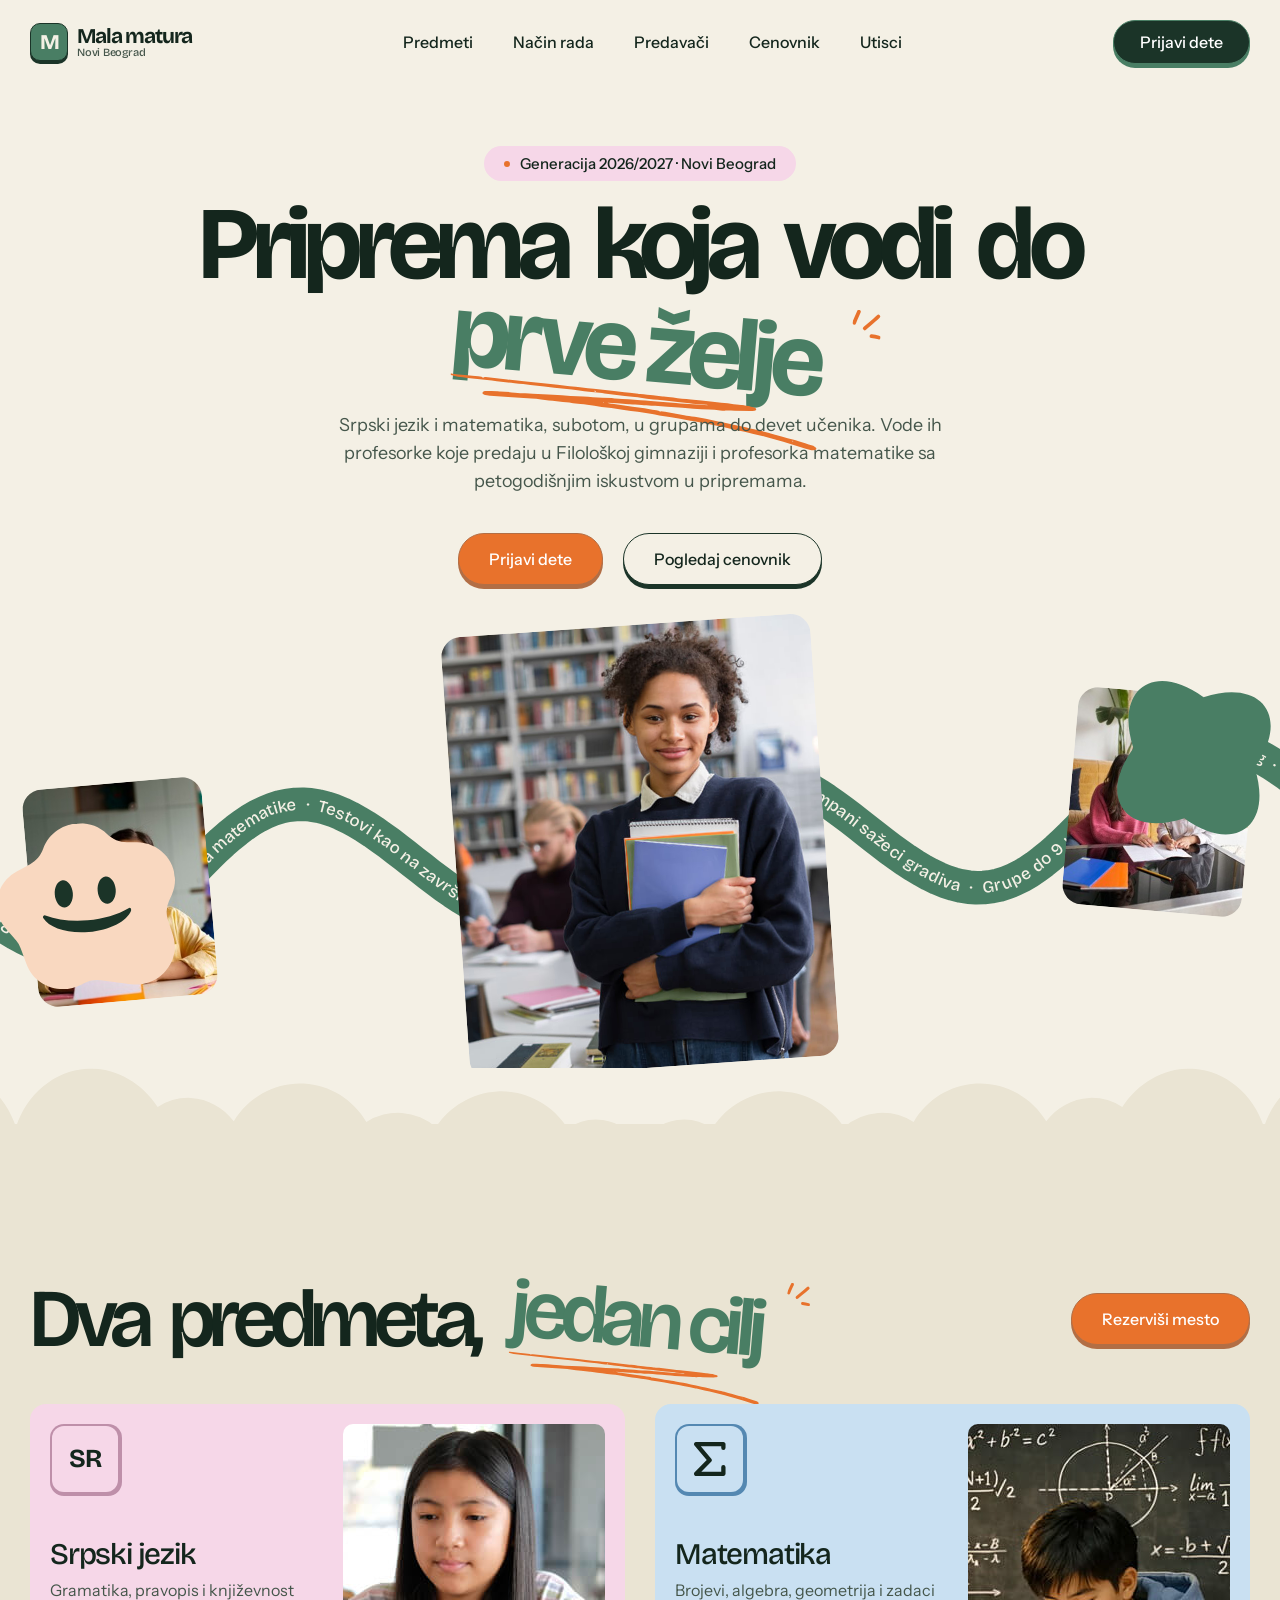
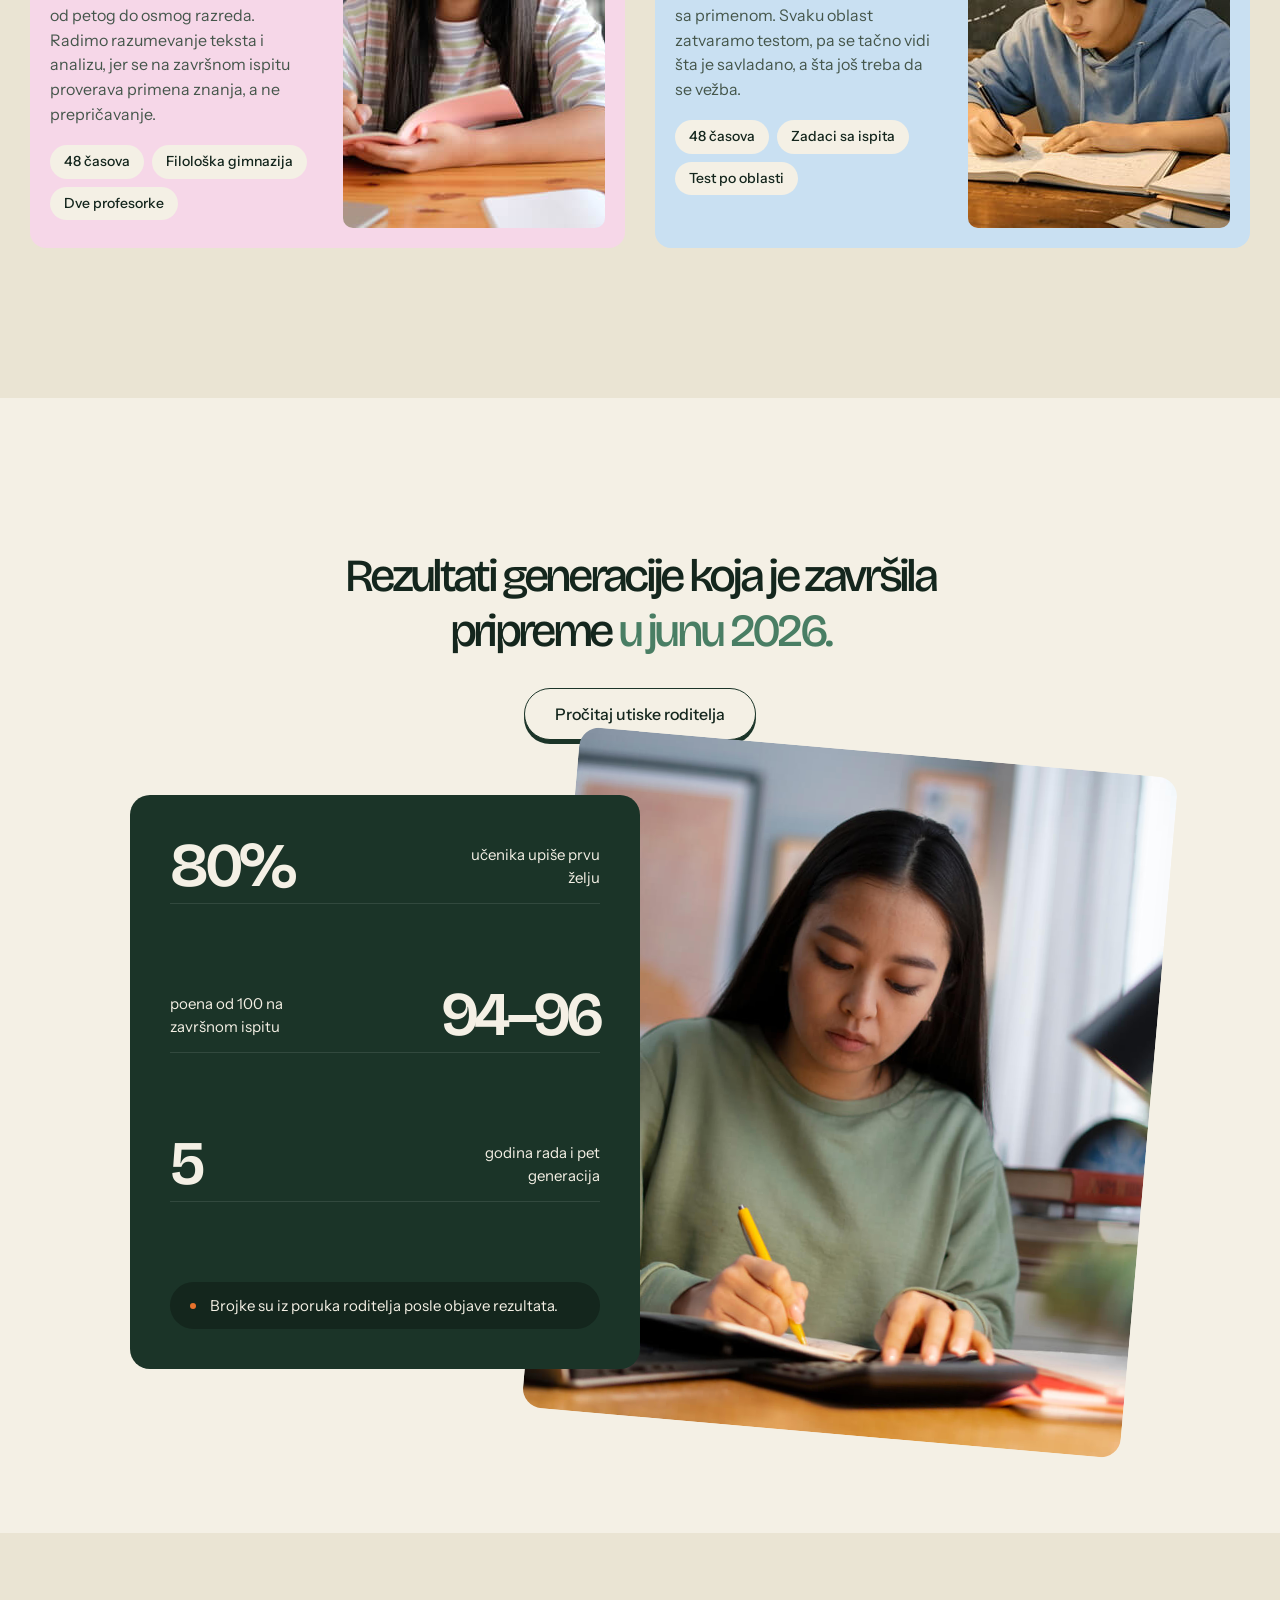
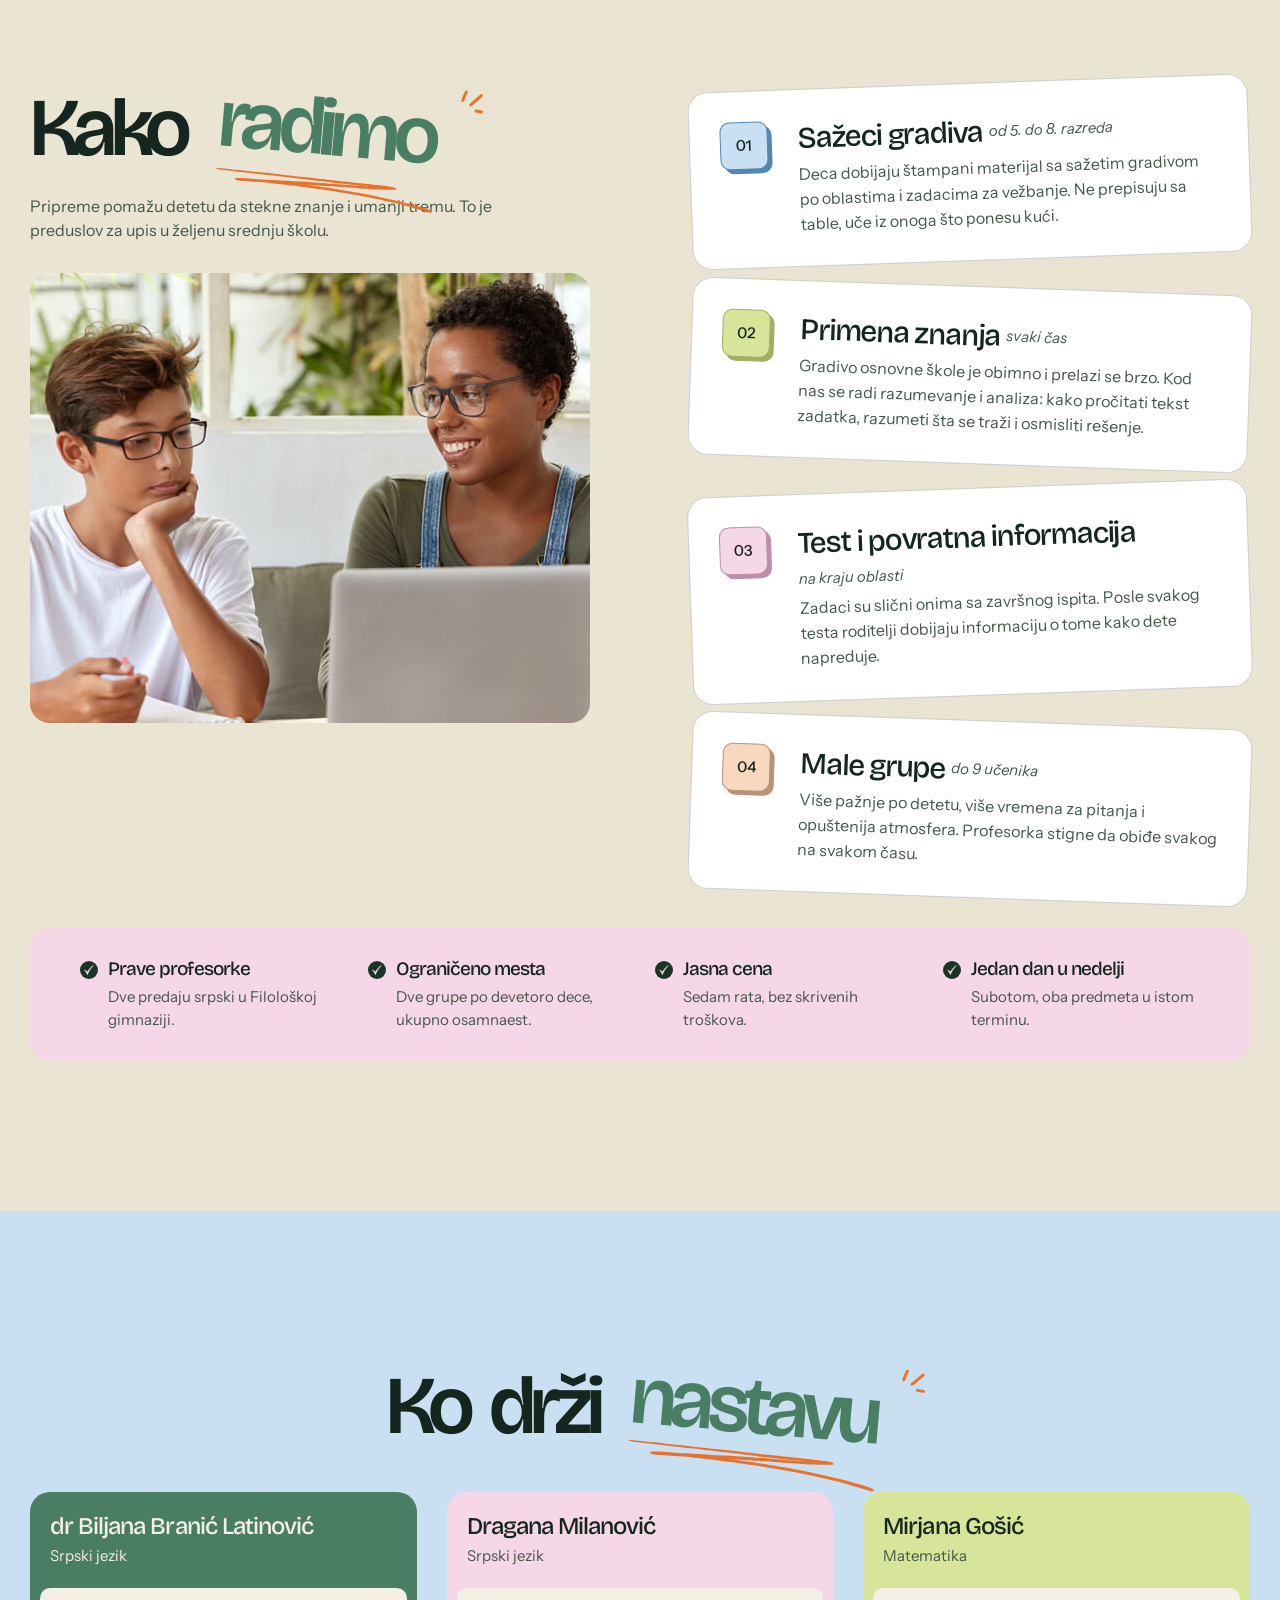
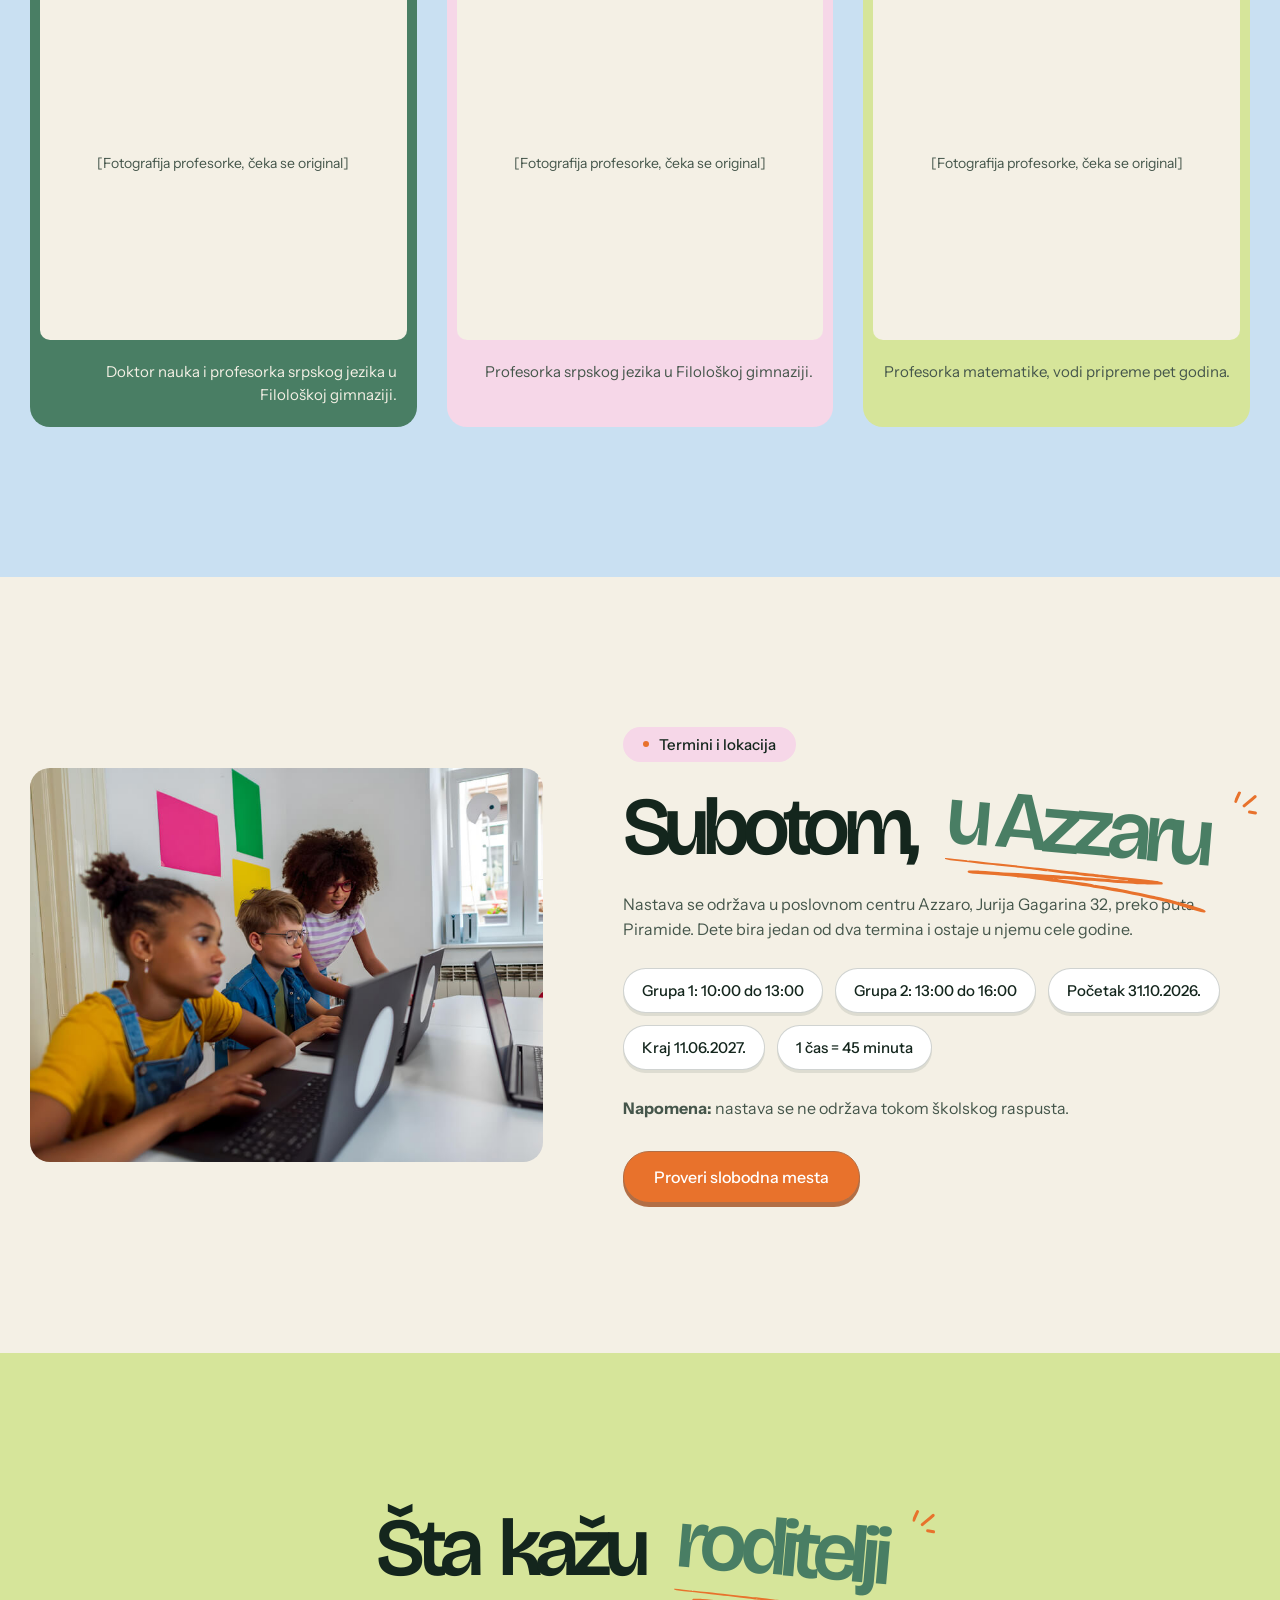
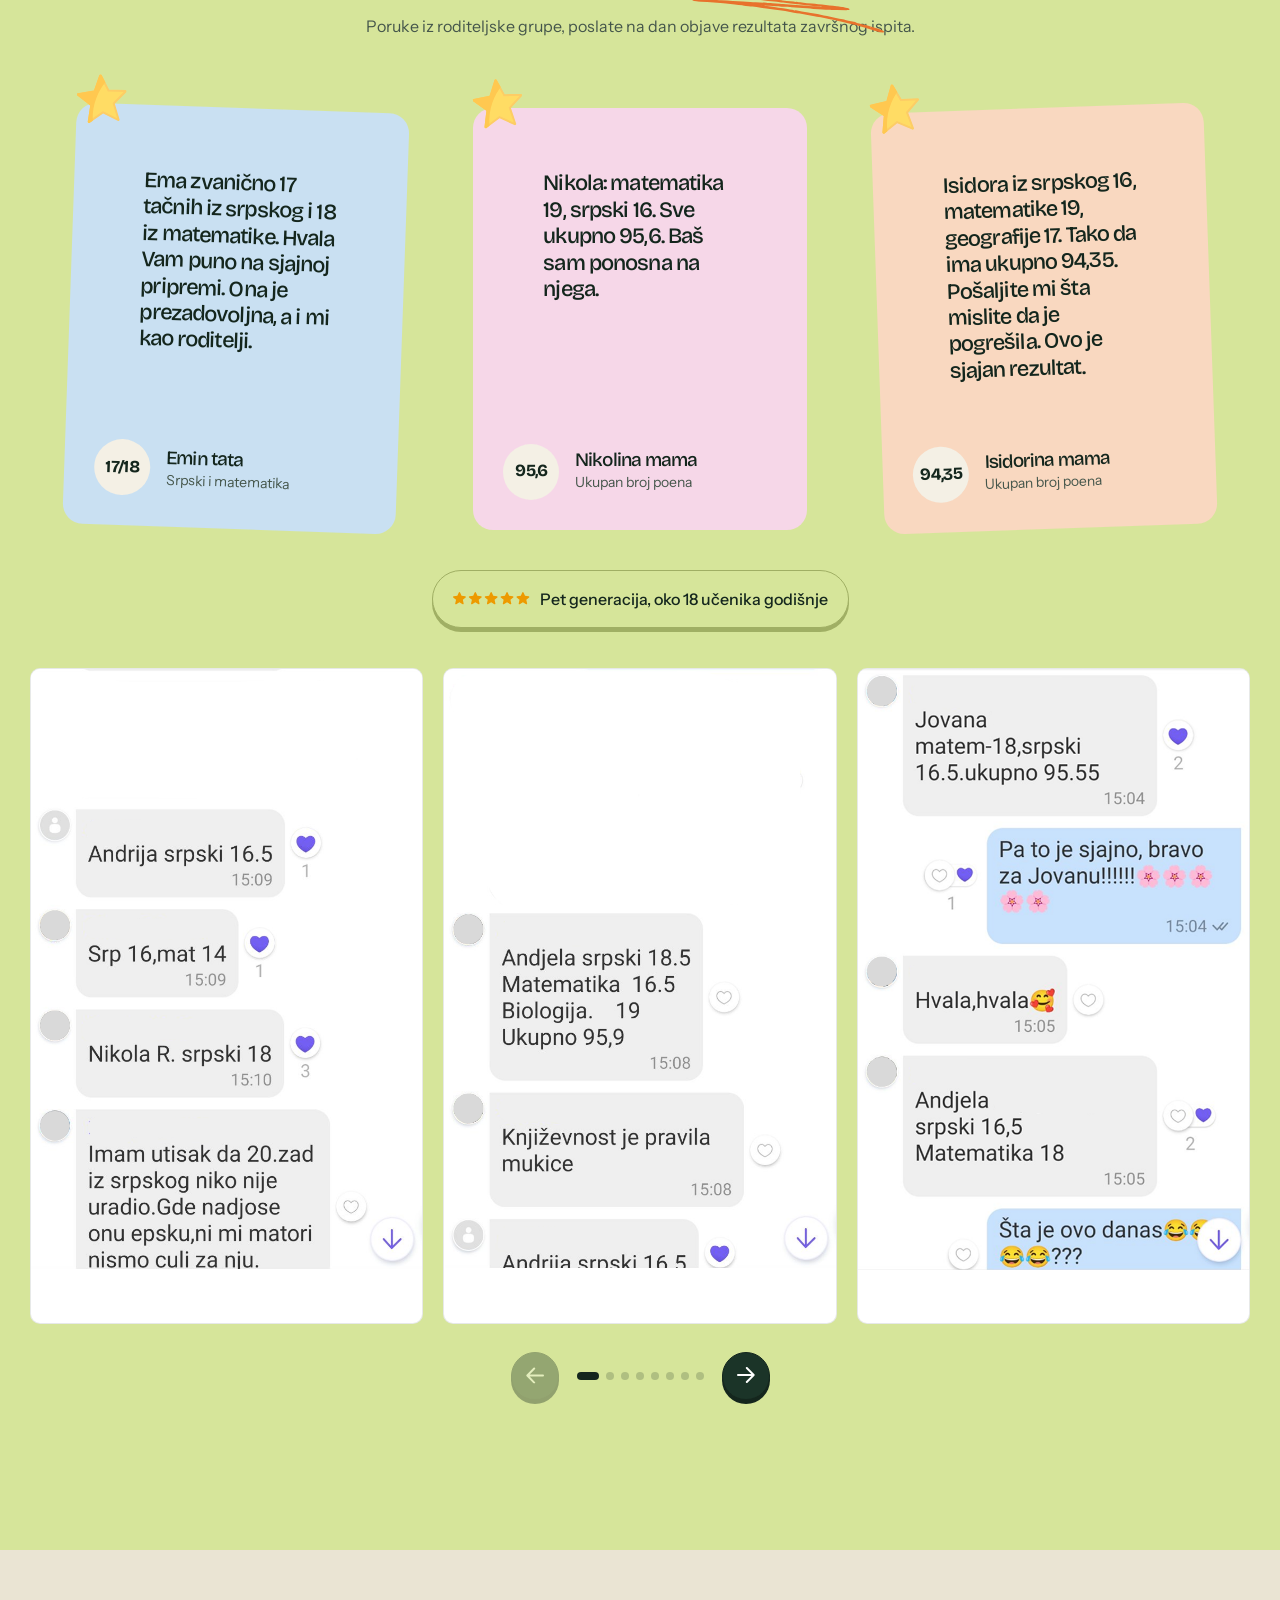
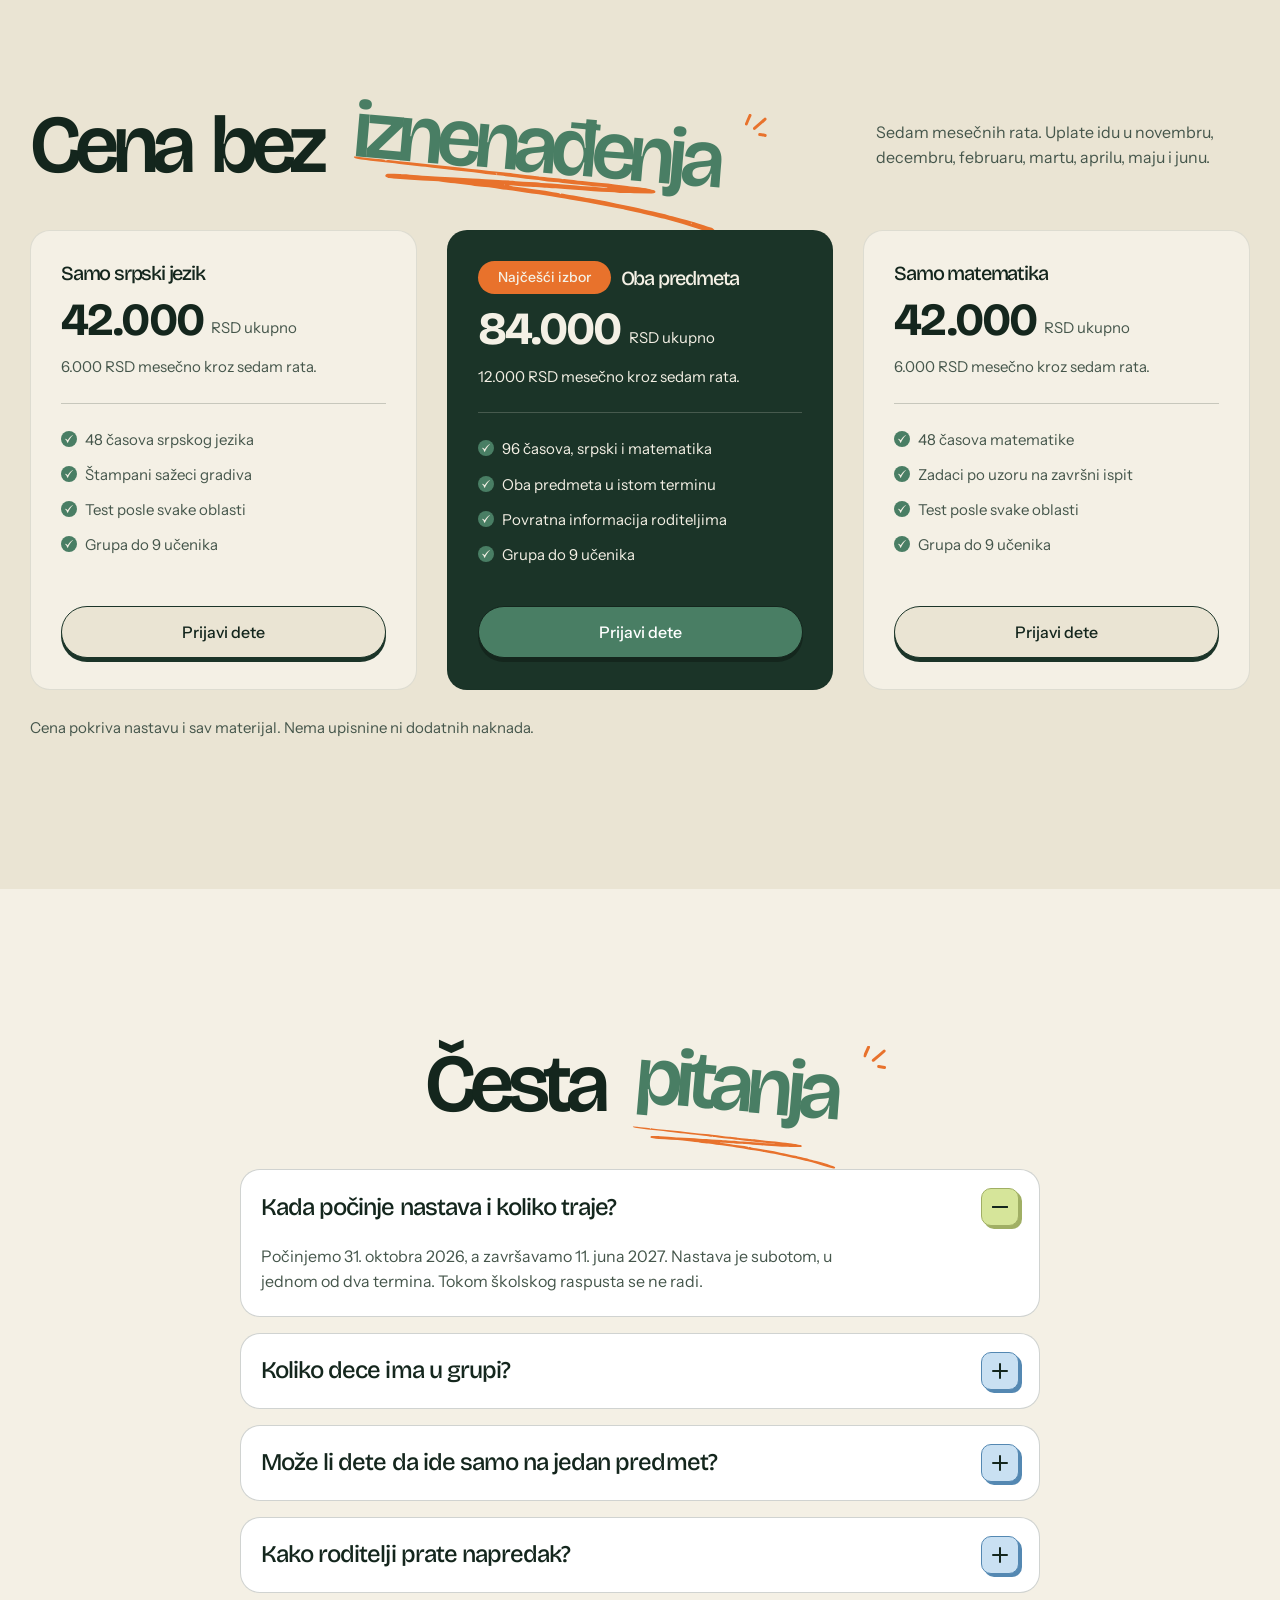
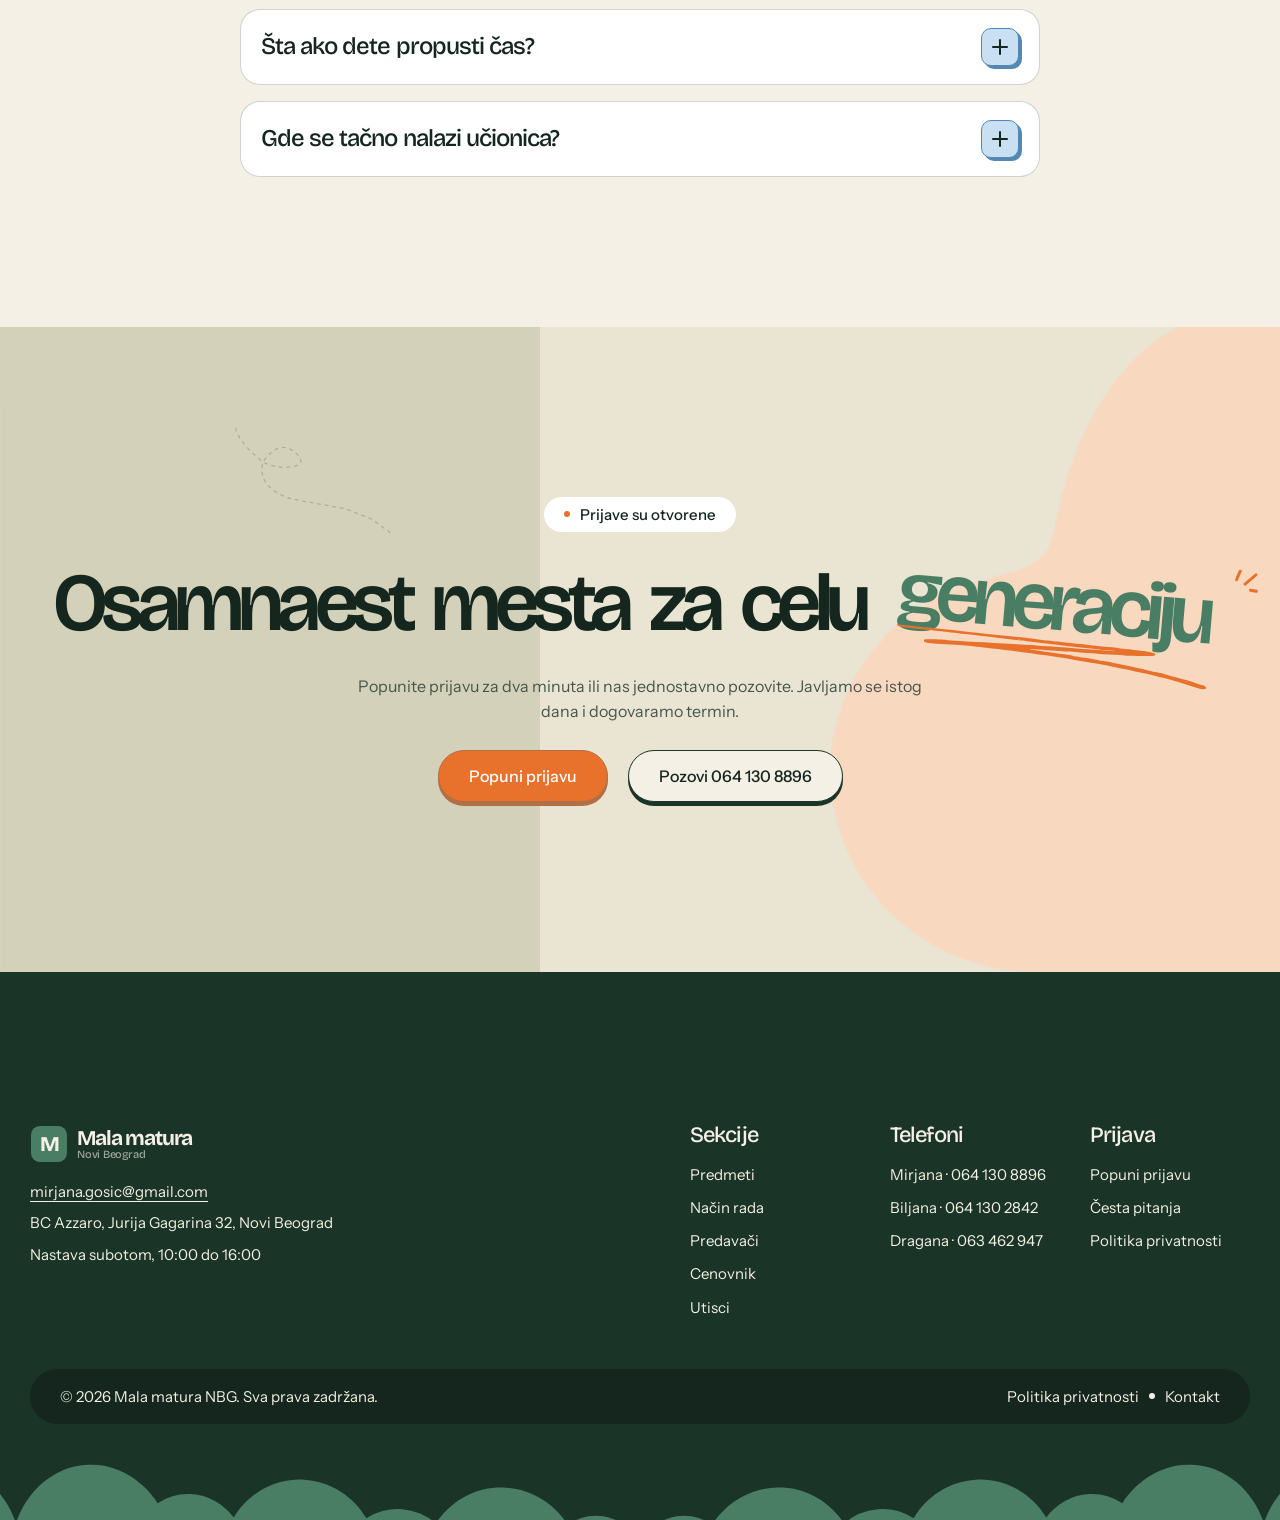
==== index.html @ c83c28b4 "Sajt za pripremnu nastavu Mala matura NBG Pocetna, kontakt sa wizard prijavom i politika privatnosti" ====
<!DOCTYPE html>
<html lang="sr">
<head>
<meta charset="UTF-8">
<meta name="viewport" content="width=device-width, initial-scale=1.0">
<title>Priprema za malu maturu 2026/2027 | Mala matura NBG</title>
<meta name="description" content="Pripremna nastava iz srpskog jezika i matematike na Novom Beogradu. Grupe do 9 učenika, 96 časova, subotom u BC Azzaro. Prijave za generaciju 2026/2027.">
<link rel="canonical" href="https://malamaturanbg.rs/">
<link rel="preconnect" href="https://fonts.googleapis.com">
<link rel="preconnect" href="https://fonts.gstatic.com" crossorigin>
<link href="https://fonts.googleapis.com/css2?family=Bricolage+Grotesque:opsz,wght@12..96,400..800&family=Instrument+Sans:ital,wght@0,400..700;1,400..700&display=swap" rel="stylesheet">
<link rel="stylesheet" href="styles.css">
</head>
<body>

<a class="skip" href="#glavni">Preskoči na sadržaj</a>

<!-- ================= NAV ================= -->
<header class="nav" id="nav">
  <div class="container nav__inner">
    <a class="nav__logo" href="index.html" aria-label="Mala matura NBG, početna strana">
      <span class="nav__mark" aria-hidden="true">M</span>
      <span class="nav__word">Mala matura<span>Novi Beograd</span></span>
    </a>

    <nav class="nav__links" aria-label="Glavna navigacija">
      <a class="nav__link" href="#predmeti">Predmeti</a>
      <a class="nav__link" href="#nacin-rada">Način rada</a>
      <a class="nav__link" href="#predavaci">Predavači</a>
      <a class="nav__link" href="#cenovnik">Cenovnik</a>
      <a class="nav__link" href="#utisci">Utisci</a>
    </nav>

    <div class="nav__right">
      <a class="btn btn--dark btn--sm nav__cta" href="kontakt.html">Prijavi dete</a>
      <button class="nav__burger" id="burger" aria-expanded="false" aria-controls="menu" aria-label="Otvori meni">
        <span></span><span></span>
      </button>
    </div>
  </div>

  <div class="nav__panel" id="menu">
    <a href="#predmeti">Predmeti</a>
    <a href="#nacin-rada">Način rada</a>
    <a href="#predavaci">Predavači</a>
    <a href="#cenovnik">Cenovnik</a>
    <a href="#utisci">Utisci</a>
    <a href="kontakt.html">Kontakt</a>
    <a class="btn btn--primary btn--block" href="kontakt.html">Prijavi dete</a>
  </div>
</header>
<div class="nav__overlay" id="navOverlay"></div>

<main id="glavni">

<!-- ================= HERO ================= -->
<section class="hero">
  <div class="container">
    <div class="hero__head">
      <span class="badge reveal">
        <span class="badge__dot" aria-hidden="true"></span>
        Generacija 2026/2027 &middot; Novi Beograd
      </span>

      <h1 class="headline headline--center reveal" data-d="1">
        <span>Priprema</span>
        <span>koja</span>
        <span>vodi</span>
        <span>do</span>
        <span class="hl">prve želje
          <img class="hl__line" src="images/brightpath/deco-underline-swoosh.svg" alt="" aria-hidden="true">
          <img class="hl__spark" src="images/brightpath/deco-sparkle.svg" alt="" aria-hidden="true">
        </span>
      </h1>

      <p class="lead reveal" data-d="2" style="max-width:56ch">
        Srpski jezik i matematika, subotom, u grupama do devet učenika. Vode ih profesorke koje predaju u Filološkoj gimnaziji i profesorka matematike sa petogodišnjim iskustvom u pripremama.
      </p>

      <div class="hero__buttons reveal" data-d="3">
        <a class="btn btn--primary" href="kontakt.html">Prijavi dete</a>
        <a class="btn btn--white" href="#cenovnik">Pogledaj cenovnik</a>
      </div>
    </div>

    <div class="hero__media">
      <!-- Traka prolazi iza slika -->
      <div class="hero__ticker" aria-hidden="true">
        <div class="ticker">
          <svg id="tickerSvg" viewBox="0 0 1600 300" preserveAspectRatio="xMidYMid meet" role="presentation">
            <path id="tickerPath" class="ticker__band"></path>
            <text id="tickerText" dy="6" data-unit="Grupe do 9 učenika &nbsp;&middot;&nbsp; 48 časova srpskog &nbsp;&middot;&nbsp; 48 časova matematike &nbsp;&middot;&nbsp; Testovi kao na završnom ispitu &nbsp;&middot;&nbsp; Povratna informacija roditeljima &nbsp;&middot;&nbsp; Štampani sažeci gradiva &nbsp;&middot;&nbsp; "><textPath href="#tickerPath" startOffset="0"></textPath></text>
          </svg>
        </div>
      </div>

      <div class="hero__collage reveal" data-d="3">
        <figure class="hero__fig hero__fig--left">
          <img src="images/brightpath/hero-small-left.jpg" alt="[Učenik na času pripreme, privremena fotografija]" width="259" height="313">
          <img class="hero__deco hero__deco--a" src="images/brightpath/deco-blob-face.svg" alt="" aria-hidden="true">
        </figure>
        <figure class="hero__fig hero__fig--main">
          <img src="images/brightpath/hero-main.jpg" alt="[Grupa učenika na pripremnoj nastavi, privremena fotografija]" width="553" height="662">
        </figure>
        <figure class="hero__fig hero__fig--right">
          <img src="images/brightpath/hero-small-right.jpg" alt="[Profesorka objašnjava zadatak, privremena fotografija]" width="259" height="313">
          <img class="hero__deco hero__deco--b" src="images/brightpath/deco-blob-clover.svg" alt="" aria-hidden="true">
        </figure>
      </div>
    </div>
  </div>
</section>

<div class="edge edge--cream2" aria-hidden="true"></div>

<!-- ================= PREDMETI ================= -->
<section class="section section--cream2" id="predmeti">
  <div class="container">
    <div class="sec-head sec-head--row reveal">
      <h2 class="headline">
        <span>Dva</span>
        <span>predmeta,</span>
        <span class="hl">jedan cilj
          <img class="hl__line" src="images/brightpath/deco-underline-swoosh.svg" alt="" aria-hidden="true">
          <img class="hl__spark" src="images/brightpath/deco-sparkle.svg" alt="" aria-hidden="true">
        </span>
      </h2>
      <a class="btn btn--primary" href="kontakt.html">Rezerviši mesto</a>
    </div>

    <div class="subjects">
      <article class="subject subject--pink reveal">
        <div>
          <div class="subject__icon">
            <div class="subject__icon-bg">
              <span class="subject__icon-txt">SR</span>
            </div>
          </div>
          <div class="subject__body">
            <h3 class="h4">Srpski jezik</h3>
            <p>Gramatika, pravopis i književnost od petog do osmog razreda. Radimo razumevanje teksta i analizu, jer se na završnom ispitu proverava primena znanja, a ne prepričavanje.</p>
            <div class="subject__meta">
              <span class="chip">48 časova</span>
              <span class="chip">Filološka gimnazija</span>
              <span class="chip">Dve profesorke</span>
            </div>
          </div>
        </div>
        <div class="subject__media">
          <img src="images/brightpath/program-english.jpg" alt="[Čas srpskog jezika, privremena fotografija]" width="620" height="404" loading="lazy">
        </div>
      </article>

      <article class="subject subject--blue reveal" data-d="1">
        <div>
          <div class="subject__icon">
            <div class="subject__icon-bg">
              <img src="images/brightpath/icon-program-math.svg" alt="" aria-hidden="true">
            </div>
          </div>
          <div class="subject__body">
            <h3 class="h4">Matematika</h3>
            <p>Brojevi, algebra, geometrija i zadaci sa primenom. Svaku oblast zatvaramo testom, pa se tačno vidi šta je savladano, a šta još treba da se vežba.</p>
            <div class="subject__meta">
              <span class="chip">48 časova</span>
              <span class="chip">Zadaci sa ispita</span>
              <span class="chip">Test po oblasti</span>
            </div>
          </div>
        </div>
        <div class="subject__media">
          <img src="images/brightpath/program-math.jpg" alt="[Čas matematike, privremena fotografija]" width="620" height="404" loading="lazy">
        </div>
      </article>
    </div>
  </div>
</section>

<!-- ================= REZULTATI ================= -->
<section class="section" id="rezultati">
  <div class="container container--narrow">
    <div class="stack gap-30" style="align-items:center;text-align:center">
      <h3 class="reveal" style="max-width:22ch">
        Rezultati generacije koja je završila pripreme <span style="color:var(--green)">u junu 2026.</span>
      </h3>
      <a class="btn btn--white reveal" data-d="1" href="#utisci">Pročitaj utiske roditelja</a>
    </div>

    <div class="stats">
      <div class="stats__panel reveal">
        <div class="stat">
          <span class="stat__num">80%</span>
          <span class="stat__label">učenika upiše prvu želju</span>
        </div>
        <div class="stat stat--flip">
          <span class="stat__num">94&ndash;96</span>
          <span class="stat__label">poena od 100 na završnom ispitu</span>
        </div>
        <div class="stat">
          <span class="stat__num">5</span>
          <span class="stat__label">godina rada i pet generacija</span>
        </div>
        <div class="stats__note">
          <span class="badge__dot" aria-hidden="true"></span>
          <p>Brojke su iz poruka roditelja posle objave rezultata.</p>
        </div>
      </div>
      <figure class="stats__figure reveal" data-d="1">
        <img src="images/brightpath/counter-stats.jpg" alt="[Učenici posle završnog ispita, privremena fotografija]" width="800" height="910" loading="lazy">
      </figure>
    </div>
  </div>
</section>

<!-- ================= NAČIN RADA ================= -->
<section class="section section--cream2" id="nacin-rada">
  <div class="container">
    <div class="how">
      <div>
        <div class="stack gap-20 reveal">
          <h2 class="headline">
            <span>Kako</span>
            <span class="hl">radimo
              <img class="hl__line" src="images/brightpath/deco-underline-swoosh.svg" alt="" aria-hidden="true">
              <img class="hl__spark" src="images/brightpath/deco-sparkle.svg" alt="" aria-hidden="true">
            </span>
          </h2>
          <p style="max-width:46ch">Pripreme pomažu detetu da stekne znanje i umanji tremu. To je preduslov za upis u željenu srednju školu.</p>
        </div>
        <figure class="how__media reveal" data-d="1">
          <img src="images/brightpath/howitworks.jpg" alt="[Učionica u BC Azzaro, privremena fotografija]" width="800" height="450" loading="lazy">
        </figure>
      </div>

      <div class="steps">
        <article class="step reveal">
          <span class="step__num">01</span>
          <div class="step__body">
            <div class="step__top">
              <h3 class="h4">Sažeci gradiva</h3>
              <span class="step__tag">od 5. do 8. razreda</span>
            </div>
            <p>Deca dobijaju štampani materijal sa sažetim gradivom po oblastima i zadacima za vežbanje. Ne prepisuju sa table, uče iz onoga što ponesu kući.</p>
          </div>
        </article>

        <article class="step reveal" data-d="1">
          <span class="step__num">02</span>
          <div class="step__body">
            <div class="step__top">
              <h3 class="h4">Primena znanja</h3>
              <span class="step__tag">svaki čas</span>
            </div>
            <p>Gradivo osnovne škole je obimno i prelazi se brzo. Kod nas se radi razumevanje i analiza: kako pročitati tekst zadatka, razumeti šta se traži i osmisliti rešenje.</p>
          </div>
        </article>

        <article class="step reveal" data-d="2">
          <span class="step__num">03</span>
          <div class="step__body">
            <div class="step__top">
              <h3 class="h4">Test i povratna informacija</h3>
              <span class="step__tag">na kraju oblasti</span>
            </div>
            <p>Zadaci su slični onima sa završnog ispita. Posle svakog testa roditelji dobijaju informaciju o tome kako dete napreduje.</p>
          </div>
        </article>

        <article class="step reveal" data-d="3">
          <span class="step__num">04</span>
          <div class="step__body">
            <div class="step__top">
              <h3 class="h4">Male grupe</h3>
              <span class="step__tag">do 9 učenika</span>
            </div>
            <p>Više pažnje po detetu, više vremena za pitanja i opuštenija atmosfera. Profesorka stigne da obiđe svakog na svakom času.</p>
          </div>
        </article>
      </div>
    </div>

    <div class="facts reveal">
      <div class="fact">
        <img src="images/brightpath/icon-step-check.svg" alt="" aria-hidden="true">
        <div>
          <h3>Prave profesorke</h3>
          <p>Dve predaju srpski u Filološkoj gimnaziji.</p>
        </div>
      </div>
      <div class="fact">
        <img src="images/brightpath/icon-step-check.svg" alt="" aria-hidden="true">
        <div>
          <h3>Ograničeno mesta</h3>
          <p>Dve grupe po devetoro dece, ukupno osamnaest.</p>
        </div>
      </div>
      <div class="fact">
        <img src="images/brightpath/icon-step-check.svg" alt="" aria-hidden="true">
        <div>
          <h3>Jasna cena</h3>
          <p>Sedam rata, bez skrivenih troškova.</p>
        </div>
      </div>
      <div class="fact">
        <img src="images/brightpath/icon-step-check.svg" alt="" aria-hidden="true">
        <div>
          <h3>Jedan dan u nedelji</h3>
          <p>Subotom, oba predmeta u istom terminu.</p>
        </div>
      </div>
    </div>
  </div>
</section>

<!-- ================= PREDAVAČI ================= -->
<section class="section section--blue" id="predavaci">
  <div class="container">
    <div class="stack gap-30" style="align-items:center">
      <h2 class="headline headline--center reveal">
        <span>Ko</span>
        <span>drži</span>
        <span class="hl">nastavu
          <img class="hl__line" src="images/brightpath/deco-underline-swoosh.svg" alt="" aria-hidden="true">
          <img class="hl__spark" src="images/brightpath/deco-sparkle.svg" alt="" aria-hidden="true">
        </span>
      </h2>
    </div>

    <div class="team">
      <article class="teacher teacher--green reveal">
        <div class="teacher__head">
          <h3 class="h5">dr Biljana Branić Latinović</h3>
          <p class="teacher__role">Srpski jezik</p>
        </div>
        <div class="teacher__photo">
          <div class="teacher__ph">[Fotografija profesorke, čeka se original]</div>
        </div>
        <p class="teacher__note">Doktor nauka i profesorka srpskog jezika u Filološkoj gimnaziji.</p>
      </article>

      <article class="teacher teacher--pink reveal" data-d="1">
        <div class="teacher__head">
          <h3 class="h5">Dragana Milanović</h3>
          <p class="teacher__role">Srpski jezik</p>
        </div>
        <div class="teacher__photo">
          <div class="teacher__ph">[Fotografija profesorke, čeka se original]</div>
        </div>
        <p class="teacher__note">Profesorka srpskog jezika u Filološkoj gimnaziji.</p>
      </article>

      <article class="teacher teacher--lime reveal" data-d="2">
        <div class="teacher__head">
          <h3 class="h5">Mirjana Gošić</h3>
          <p class="teacher__role">Matematika</p>
        </div>
        <div class="teacher__photo">
          <div class="teacher__ph">[Fotografija profesorke, čeka se original]</div>
        </div>
        <p class="teacher__note">Profesorka matematike, vodi pripreme pet godina.</p>
      </article>
    </div>
  </div>
</section>

<!-- ================= TERMINI ================= -->
<section class="section" id="termini">
  <div class="container">
    <div class="info">
      <figure class="info__media reveal">
        <img src="images/brightpath/online-class.jpg" alt="[Prostor BC Azzaro na Novom Beogradu, privremena fotografija]" width="800" height="616" loading="lazy">
      </figure>

      <div class="stack gap-20 reveal" data-d="1">
        <span class="badge badge--start"><span class="badge__dot" aria-hidden="true"></span>Termini i lokacija</span>
        <h2 class="headline">
          <span>Subotom,</span>
          <span class="hl">u Azzaru
            <img class="hl__line" src="images/brightpath/deco-underline-swoosh.svg" alt="" aria-hidden="true">
            <img class="hl__spark" src="images/brightpath/deco-sparkle.svg" alt="" aria-hidden="true">
          </span>
        </h2>
        <p style="max-width:52ch">
          Nastava se održava u poslovnom centru Azzaro, Jurija Gagarina 32, preko puta Piramide. Dete bira jedan od dva termina i ostaje u njemu cele godine.
        </p>
        <div class="info__list">
          <span class="chip">Grupa 1: 10:00 do 13:00</span>
          <span class="chip">Grupa 2: 13:00 do 16:00</span>
          <span class="chip">Početak 31.10.2026.</span>
          <span class="chip">Kraj 11.06.2027.</span>
          <span class="chip">1 čas = 45 minuta</span>
        </div>
        <p style="margin-top:6px"><strong>Napomena:</strong> nastava se ne održava tokom školskog raspusta.</p>
        <div style="margin-top:10px">
          <a class="btn btn--primary" href="kontakt.html">Proveri slobodna mesta</a>
        </div>
      </div>
    </div>
  </div>
</section>

<!-- ================= UTISCI ================= -->
<section class="section section--lime" id="utisci">
  <div class="container">
    <div class="stack gap-20" style="align-items:center">
      <h2 class="headline headline--center reveal">
        <span>Šta</span>
        <span>kažu</span>
        <span class="hl">roditelji
          <img class="hl__line" src="images/brightpath/deco-underline-swoosh.svg" alt="" aria-hidden="true">
          <img class="hl__spark" src="images/brightpath/deco-sparkle.svg" alt="" aria-hidden="true">
        </span>
      </h2>
      <p class="txt-center" style="max-width:52ch">Poruke iz roditeljske grupe, poslate na dan objave rezultata završnog ispita.</p>
    </div>

    <div class="quotes">
      <figure class="quote reveal">
        <img class="quote__star" src="images/brightpath/deco-star.svg" alt="" aria-hidden="true">
        <div class="quote__card">
          <blockquote class="quote__text">Ema zvanično 17 tačnih iz srpskog i 18 iz matematike. Hvala Vam puno na sjajnoj pripremi. Ona je prezadovoljna, a i mi kao roditelji.</blockquote>
          <figcaption class="quote__foot">
            <span class="quote__score">17/18</span>
            <div class="quote__who">
              <h4>Emin tata</h4>
              <p>Srpski i matematika</p>
            </div>
          </figcaption>
        </div>
      </figure>

      <figure class="quote reveal" data-d="1">
        <img class="quote__star" src="images/brightpath/deco-star.svg" alt="" aria-hidden="true">
        <div class="quote__card">
          <blockquote class="quote__text">Nikola: matematika 19, srpski 16. Sve ukupno 95,6. Baš sam ponosna na njega.</blockquote>
          <figcaption class="quote__foot">
            <span class="quote__score">95,6</span>
            <div class="quote__who">
              <h4>Nikolina mama</h4>
              <p>Ukupan broj poena</p>
            </div>
          </figcaption>
        </div>
      </figure>

      <figure class="quote reveal" data-d="2">
        <img class="quote__star" src="images/brightpath/deco-star.svg" alt="" aria-hidden="true">
        <div class="quote__card">
          <blockquote class="quote__text">Isidora iz srpskog 16, matematike 19, geografije 17. Tako da ima ukupno 94,35. Pošaljite mi šta mislite da je pogrešila. Ovo je sjajan rezultat.</blockquote>
          <figcaption class="quote__foot">
            <span class="quote__score">94,35</span>
            <div class="quote__who">
              <h4>Isidorina mama</h4>
              <p>Ukupan broj poena</p>
            </div>
          </figcaption>
        </div>
      </figure>
    </div>

    <div class="txt-center">
      <span class="proof reveal">
        <img src="images/brightpath/deco-stars-rating.svg" alt="" aria-hidden="true">
        <p>Pet generacija, oko 18 učenika godišnje</p>
      </span>
    </div>

    <!-- Ekrani poruka iz roditeljske grupe. Pre objave proveriti saglasnost roditelja. -->
    <div class="slider reveal" data-d="1" id="viberSlider" role="group" aria-roledescription="galerija" aria-label="Poruke roditelja">
      <div class="slider__viewport" tabindex="0" aria-label="Pomerajte strelicama levo i desno">
        <ul class="slider__track">
          <li class="slider__slide"><img src="images/reference/old-site-Group_136.png" alt="Poruka roditelja: Andrija srpski 16,5 i Nikola R. srpski 18" loading="lazy"></li>
          <li class="slider__slide"><img src="images/reference/old-site-Group_137.png" alt="Poruka roditelja: Nikola matematika 19, srpski 16, ukupno 95,6" loading="lazy"></li>
          <li class="slider__slide"><img src="images/reference/old-site-Group_139.png" alt="Poruka roditelja: Anđela srpski 18,5, matematika 16,5, biologija 19" loading="lazy"></li>
          <li class="slider__slide"><img src="images/reference/old-site-Group_140.png" alt="Poruka roditelja: Jovana matematika 18, srpski 16,5, ukupno 95,55" loading="lazy"></li>
          <li class="slider__slide"><img src="images/reference/old-site-Group_143.png" alt="Poruka roditelja: Ema srpski 17 i matematika 18" loading="lazy"></li>
          <li class="slider__slide"><img src="images/reference/old-site-Group_144.png" alt="Poruka roditelja: Isidora srpski 16, matematika 19, geografija 17" loading="lazy"></li>
          <li class="slider__slide"><img src="images/reference/old-site-Group_145.png" alt="Poruka roditelja: Sara 15,5 i 17, Milica srpski 18 i matematika 16" loading="lazy"></li>
          <li class="slider__slide"><img src="images/reference/old-site-Group_146.png" alt="Poruka roditelja: Irina srpski 18 i čestitke za Anđelu" loading="lazy"></li>
        </ul>
      </div>
      <div class="slider__ctrl">
        <button type="button" class="slider__arrow slider__arrow--prev" data-dir="-1" aria-label="Prethodna poruka">
          <img src="images/brightpath/icon-arrow-link.svg" alt="" aria-hidden="true">
        </button>
        <div class="slider__dots" id="viberDots" aria-hidden="true"></div>
        <button type="button" class="slider__arrow slider__arrow--next" data-dir="1" aria-label="Sledeća poruka">
          <img src="images/brightpath/icon-arrow-link.svg" alt="" aria-hidden="true">
        </button>
      </div>
    </div>
  </div>
</section>

<!-- ================= CENOVNIK ================= -->
<section class="section section--cream2" id="cenovnik">
  <div class="container">
    <div class="sec-head sec-head--row reveal">
      <h2 class="headline">
        <span>Cena</span>
        <span>bez</span>
        <span class="hl">iznenađenja
          <img class="hl__line" src="images/brightpath/deco-underline-swoosh.svg" alt="" aria-hidden="true">
          <img class="hl__spark" src="images/brightpath/deco-sparkle.svg" alt="" aria-hidden="true">
        </span>
      </h2>
      <p style="max-width:34ch">Sedam mesečnih rata. Uplate idu u novembru, decembru, februaru, martu, aprilu, maju i junu.</p>
    </div>

    <div class="plans">
      <article class="plan reveal">
        <div class="plan__head">
          <div class="plan__title"><h3 class="h6">Samo srpski jezik</h3></div>
          <div class="plan__price-row">
            <span class="plan__price">42.000</span>
            <span class="plan__unit">RSD ukupno</span>
          </div>
          <p class="plan__desc">6.000 RSD mesečno kroz sedam rata.</p>
        </div>
        <div class="plan__rule"></div>
        <ul class="plan__list">
          <li><img src="images/brightpath/icon-price-check.svg" alt="" aria-hidden="true">48 časova srpskog jezika</li>
          <li><img src="images/brightpath/icon-price-check.svg" alt="" aria-hidden="true">Štampani sažeci gradiva</li>
          <li><img src="images/brightpath/icon-price-check.svg" alt="" aria-hidden="true">Test posle svake oblasti</li>
          <li><img src="images/brightpath/icon-price-check.svg" alt="" aria-hidden="true">Grupa do 9 učenika</li>
        </ul>
        <div class="plan__foot">
          <a class="btn btn--soft btn--block" href="kontakt.html">Prijavi dete</a>
        </div>
      </article>

      <article class="plan plan--hot reveal" data-d="1">
        <div class="plan__head">
          <div class="plan__title">
            <span class="plan__badge">Najčešći izbor</span>
            <h3 class="h6">Oba predmeta</h3>
          </div>
          <div class="plan__price-row">
            <span class="plan__price">84.000</span>
            <span class="plan__unit">RSD ukupno</span>
          </div>
          <p class="plan__desc">12.000 RSD mesečno kroz sedam rata.</p>
        </div>
        <div class="plan__rule"></div>
        <ul class="plan__list">
          <li><img src="images/brightpath/icon-price-check.svg" alt="" aria-hidden="true">96 časova, srpski i matematika</li>
          <li><img src="images/brightpath/icon-price-check.svg" alt="" aria-hidden="true">Oba predmeta u istom terminu</li>
          <li><img src="images/brightpath/icon-price-check.svg" alt="" aria-hidden="true">Povratna informacija roditeljima</li>
          <li><img src="images/brightpath/icon-price-check.svg" alt="" aria-hidden="true">Grupa do 9 učenika</li>
        </ul>
        <div class="plan__foot">
          <a class="btn btn--green btn--block" href="kontakt.html">Prijavi dete</a>
        </div>
      </article>

      <article class="plan reveal" data-d="2">
        <div class="plan__head">
          <div class="plan__title"><h3 class="h6">Samo matematika</h3></div>
          <div class="plan__price-row">
            <span class="plan__price">42.000</span>
            <span class="plan__unit">RSD ukupno</span>
          </div>
          <p class="plan__desc">6.000 RSD mesečno kroz sedam rata.</p>
        </div>
        <div class="plan__rule"></div>
        <ul class="plan__list">
          <li><img src="images/brightpath/icon-price-check.svg" alt="" aria-hidden="true">48 časova matematike</li>
          <li><img src="images/brightpath/icon-price-check.svg" alt="" aria-hidden="true">Zadaci po uzoru na završni ispit</li>
          <li><img src="images/brightpath/icon-price-check.svg" alt="" aria-hidden="true">Test posle svake oblasti</li>
          <li><img src="images/brightpath/icon-price-check.svg" alt="" aria-hidden="true">Grupa do 9 učenika</li>
        </ul>
        <div class="plan__foot">
          <a class="btn btn--soft btn--block" href="kontakt.html">Prijavi dete</a>
        </div>
      </article>
    </div>

    <p class="pay-note reveal">Cena pokriva nastavu i sav materijal. Nema upisnine ni dodatnih naknada.</p>
  </div>
</section>

<!-- ================= ČESTA PITANJA ================= -->
<section class="section" id="pitanja">
  <div class="container">
    <div class="stack gap-20" style="align-items:center">
      <h2 class="headline headline--center reveal">
        <span>Česta</span>
        <span class="hl">pitanja
          <img class="hl__line" src="images/brightpath/deco-underline-swoosh.svg" alt="" aria-hidden="true">
          <img class="hl__spark" src="images/brightpath/deco-sparkle.svg" alt="" aria-hidden="true">
        </span>
      </h2>
    </div>

    <div class="faq reveal">
      <div class="faq__item is-open">
        <button class="faq__q" aria-expanded="true">
          <span>Kada počinje nastava i koliko traje?</span>
          <span class="faq__icon" aria-hidden="true"></span>
        </button>
        <div class="faq__a"><div class="faq__a-inner">
          <p>Počinjemo 31. oktobra 2026, a završavamo 11. juna 2027. Nastava je subotom, u jednom od dva termina. Tokom školskog raspusta se ne radi.</p>
        </div></div>
      </div>

      <div class="faq__item">
        <button class="faq__q" aria-expanded="false">
          <span>Koliko dece ima u grupi?</span>
          <span class="faq__icon" aria-hidden="true"></span>
        </button>
        <div class="faq__a"><div class="faq__a-inner">
          <p>Najviše devetoro. Dve grupe znače osamnaest mesta za celu generaciju, pa se popune rano. Zbog toga tražimo da se prijava pošalje što pre.</p>
        </div></div>
      </div>

      <div class="faq__item">
        <button class="faq__q" aria-expanded="false">
          <span>Može li dete da ide samo na jedan predmet?</span>
          <span class="faq__icon" aria-hidden="true"></span>
        </button>
        <div class="faq__a"><div class="faq__a-inner">
          <p>Može. Srpski i matematika se plaćaju odvojeno, po 42.000 dinara. Većina roditelja ipak upisuje oba predmeta jer se održavaju u istom terminu.</p>
        </div></div>
      </div>

      <div class="faq__item">
        <button class="faq__q" aria-expanded="false">
          <span>Kako roditelji prate napredak?</span>
          <span class="faq__icon" aria-hidden="true"></span>
        </button>
        <div class="faq__a"><div class="faq__a-inner">
          <p>Na kraju svake oblasti deca rade test. Posle toga dobijate informaciju o tome kako je dete uradilo i na čemu treba još da se radi.</p>
        </div></div>
      </div>

      <div class="faq__item">
        <button class="faq__q" aria-expanded="false">
          <span>Šta ako dete propusti čas?</span>
          <span class="faq__icon" aria-hidden="true"></span>
        </button>
        <div class="faq__a"><div class="faq__a-inner">
          <p>Materijal za tu oblast dobija u štampanom obliku, a profesorka prolazi kroz ključne zadatke na sledećem času. Za veća kašnjenja se dogovaramo pojedinačno.</p>
        </div></div>
      </div>

      <div class="faq__item">
        <button class="faq__q" aria-expanded="false">
          <span>Gde se tačno nalazi učionica?</span>
          <span class="faq__icon" aria-hidden="true"></span>
        </button>
        <div class="faq__a"><div class="faq__a-inner">
          <p>Poslovni centar Azzaro, Jurija Gagarina 32, Novi Beograd, preko puta tržnog centra Piramida. Prostor koristimo od 2025. godine.</p>
        </div></div>
      </div>
    </div>
  </div>
</section>

<!-- ================= CTA ================= -->
<section class="cta">
  <div class="cta__decor" aria-hidden="true">
    <img class="cta__blob-l" src="images/shape-left.png" alt="">
    <img class="cta__book" src="images/brightpath/deco-cta-shape.svg" alt="">
    <img class="cta__blob-r" src="images/shape-right.png" alt="">
  </div>
  <div class="container cta__inner">
    <span class="badge badge--white reveal"><span class="badge__dot" aria-hidden="true"></span>Prijave su otvorene</span>
    <h2 class="headline headline--center reveal" data-d="1">
      <span>Osamnaest</span>
      <span>mesta</span>
      <span>za</span>
      <span>celu</span>
      <span class="hl">generaciju
        <img class="hl__line" src="images/brightpath/deco-underline-swoosh.svg" alt="" aria-hidden="true">
        <img class="hl__spark" src="images/brightpath/deco-sparkle.svg" alt="" aria-hidden="true">
      </span>
    </h2>
    <p class="reveal" data-d="2" style="max-width:52ch">Popunite prijavu za dva minuta ili nas jednostavno pozovite. Javljamo se istog dana i dogovaramo termin.</p>
    <div class="cta__buttons reveal" data-d="3">
      <a class="btn btn--primary" href="kontakt.html">Popuni prijavu</a>
      <a class="btn btn--white" href="tel:+381641308896">Pozovi 064 130 8896</a>
    </div>
  </div>
</section>

</main>

<!-- ================= FOOTER ================= -->
<footer class="footer">
  <div class="container">
    <div class="footer__grid">
      <div class="footer__brand">
        <a class="nav__logo" href="index.html">
          <span class="nav__mark" aria-hidden="true">M</span>
          <span class="nav__word">Mala matura<span>Novi Beograd</span></span>
        </a>
        <div class="footer__meta">
          <a href="mailto:mirjana.gosic@gmail.com">mirjana.gosic@gmail.com</a>
          <span>BC Azzaro, Jurija Gagarina 32, Novi Beograd</span>
          <span>Nastava subotom, 10:00 do 16:00</span>
        </div>
      </div>

      <div class="footer__cols">
        <div class="footer__col">
          <h3>Sekcije</h3>
          <ul>
            <li><a href="#predmeti">Predmeti</a></li>
            <li><a href="#nacin-rada">Način rada</a></li>
            <li><a href="#predavaci">Predavači</a></li>
            <li><a href="#cenovnik">Cenovnik</a></li>
            <li><a href="#utisci">Utisci</a></li>
          </ul>
        </div>
        <div class="footer__col">
          <h3>Telefoni</h3>
          <ul>
            <li><a href="tel:+381641308896">Mirjana &middot; 064 130 8896</a></li>
            <li><a href="tel:+381641302842">Biljana &middot; 064 130 2842</a></li>
            <li><a href="tel:+38163462947">Dragana &middot; 063 462 947</a></li>
          </ul>
        </div>
        <div class="footer__col">
          <h3>Prijava</h3>
          <ul>
            <li><a href="kontakt.html">Popuni prijavu</a></li>
            <li><a href="#pitanja">Česta pitanja</a></li>
            <li><a href="privatnost.html">Politika privatnosti</a></li>
          </ul>
        </div>
      </div>
    </div>

    <div class="footer__bottom">
      <span>&copy; 2026 Mala matura NBG. Sva prava zadržana.</span>
      <span class="footer__legal">
        <a href="privatnost.html">Politika privatnosti</a>
        <span class="footer__dot" aria-hidden="true"></span>
        <a href="kontakt.html">Kontakt</a>
      </span>
    </div>
  </div>
  <div class="edge edge--green footer__edge" aria-hidden="true"></div>
</footer>

<script src="main.js"></script>
</body>
</html>
---- styles.css ----
/* ============================================================
   Mala matura NBG - stilovi
   Dizajn sistem preuzet iz Brightpath (besplatan Framer templejt)
   ============================================================ */

:root{
  /* Paleta */
  --cream:#F4F0E5;
  --cream-2:#EAE4D3;
  --ink:#14261D;
  --ink-2:#1B3428;
  --muted:#45564B;
  --white:#FFFFFF;
  --orange:#E8722C;
  --orange-dark:#B26E45;
  --green:#497E64;
  --pink:#F6D7E8;
  --pink-dark:#BE8FA9;
  --blue:#C9E0F2;
  --blue-dark:#5488B2;
  --lime:#D6E59A;
  --lime-dark:#A0AF64;
  --peach:#F9D8C0;
  --peach-dark:#BA9275;
  --ink-10:rgba(20,38,29,.1);
  --ink-20:rgba(20,38,29,.2);
  --cream-20:rgba(244,240,229,.2);
  --cream-60:rgba(245,241,230,.6);

  /* Tipografija */
  --font-display:"Bricolage Grotesque","Bricolage Grotesque Placeholder",sans-serif;
  --font-body:"Instrument Sans","Instrument Sans Placeholder",sans-serif;

  /* Radijusi */
  --r-sm:10px;
  --r-md:20px;
  --r-pill:100px;

  /* Ritam */
  --section-y:80px;
  --container:1460px;
  --gutter:20px;
  --nav-h:74px;
}

@media (min-width:810px){ :root{ --section-y:100px; --gutter:30px; --nav-h:92px; } }
@media (min-width:1200px){ :root{ --section-y:150px; } }

/* ---------- Reset ---------- */
*,*::before,*::after{box-sizing:border-box}
/* `display` iz nasih pravila ne sme da pregazi hidden atribut */
[hidden]{display:none !important}
html{-webkit-text-size-adjust:100%;overflow-x:clip}
/* Smooth skrol vodi main.js (inercija, kao na inspo sajtu).
   Kada JS nije dostupan, pada nazad na nativni smooth. */
html:not(.js-lenis){scroll-behavior:smooth}
@media (prefers-reduced-motion:reduce){ html{scroll-behavior:auto} }
body{
  margin:0;
  background:var(--cream);
  color:var(--ink);
  font-family:var(--font-body);
  font-size:16px;
  line-height:1.55;
  -webkit-font-smoothing:antialiased;
  -moz-osx-font-smoothing:grayscale;
  overflow-x:hidden;
}
img{max-width:100%;display:block}
a{color:inherit}
h1,h2,h3,h4,h5,h6,p,figure{margin:0}
ul{margin:0;padding:0;list-style:none}
button{font:inherit;color:inherit;border:0;background:none;cursor:pointer}
input,textarea,select{font:inherit;color:inherit}
:focus-visible{outline:3px solid var(--orange);outline-offset:3px;border-radius:4px}

/* ---------- Tipografija ----------
   Veličine po tačkama preloma, iste kao na inspo sajtu:
   telefon do 809px, tablet 810 do 1199px, kompjuter od 1200px */
h1,.h1{
  font-family:var(--font-display);
  font-weight:700;font-size:50px;line-height:1;letter-spacing:-.06em;color:var(--ink);
}
h2,.h2{
  font-family:var(--font-display);
  font-weight:600;font-size:40px;line-height:1.1;letter-spacing:-.08em;color:var(--ink);
}
h3,.h3{
  font-family:var(--font-display);
  font-weight:500;font-size:30px;line-height:1.2;letter-spacing:-.08em;
}
h4,.h4{
  font-family:var(--font-display);
  font-weight:500;font-size:22px;line-height:1.2;letter-spacing:-.04em;
}
h5,.h5{
  font-family:var(--font-display);
  font-weight:500;font-size:20px;line-height:1.2;letter-spacing:-.04em;
}
h6,.h6{
  font-family:var(--font-display);
  font-weight:500;font-size:18px;line-height:1.2;letter-spacing:-.06em;
}
@media (min-width:810px){
  h1,.h1{font-size:62px}
  h2,.h2{font-size:50px}
  h3,.h3{font-size:32px}
  h4,.h4{font-size:24px}
  h5,.h5{font-size:22px}
  h6,.h6{font-size:20px}
}
@media (min-width:1200px){
  h1,.h1{font-size:103px}
  h2,.h2{font-size:82px}
  h3,.h3{font-size:46px}
  h4,.h4{font-size:30px}
  h5,.h5{font-size:24px}
  h6,.h6{font-size:20px}
}
p{color:var(--muted);line-height:1.55}
.lead{font-size:clamp(16px,1.4vw,18px)}
.muted{color:var(--muted)}
.on-dark,.on-dark p,.on-dark h1,.on-dark h2,.on-dark h3,.on-dark h4{color:var(--cream)}
.txt-center{text-align:center}

/* ---------- Layout ---------- */
.container{width:100%;max-width:var(--container);margin-inline:auto;padding-inline:var(--gutter)}
.container--narrow{max-width:1080px}
.section{padding-block:var(--section-y);position:relative;scroll-margin-top:calc(var(--nav-h) + 10px)}
.section--cream2{background:var(--cream-2)}
.section--blue{background:var(--blue);overflow:hidden}
.section--lime{background:var(--lime);overflow:hidden}
.stack{display:flex;flex-direction:column}
.gap-10{gap:10px}.gap-20{gap:20px}.gap-30{gap:30px}.gap-40{gap:40px}.gap-50{gap:50px}

/* ---------- Badge pill ---------- */
.badge{
  display:inline-flex;align-items:center;gap:10px;
  padding:6px 20px;border-radius:var(--r-pill);
  background:var(--pink);
  font-size:15px;font-weight:500;color:var(--ink);
}
.badge--white{background:var(--white)}
.badge--cream{background:var(--cream)}
/* Pilula se skuplja na sirinu teksta kada stoji u koloni levo poravnatoj */
.badge--start{align-self:flex-start;width:auto}
.badge__dot{width:6px;height:6px;border-radius:50%;background:var(--orange);flex:none}

/* ---------- Dugmad (pushable) ---------- */
.btn{
  display:inline-flex;align-items:center;justify-content:center;gap:10px;
  min-height:48px;padding:14px 30px;
  border-radius:var(--r-pill);
  font-size:16px;font-weight:500;line-height:1.4;
  text-decoration:none;
  border:1px solid transparent;
  transition:transform .18s cubic-bezier(.44,0,.56,1),
             box-shadow .18s cubic-bezier(.44,0,.56,1),
             background-color .3s cubic-bezier(.44,0,.56,1),
             color .3s cubic-bezier(.44,0,.56,1);
  will-change:transform;
}
.btn--primary{background:var(--orange);color:var(--white);border-color:var(--orange-dark);box-shadow:0 4px 0 0 var(--orange-dark)}
.btn--white{background:var(--cream);color:var(--ink);border-color:var(--ink-2);box-shadow:0 4px 0 0 var(--ink-2)}
.btn--dark{background:var(--ink-2);color:var(--white);border-color:var(--green);box-shadow:0 4px 0 0 var(--green)}
.btn--green{background:var(--green);color:var(--white);border-color:var(--ink);box-shadow:0 4px 0 0 var(--ink)}
.btn--soft{background:var(--cream-2);color:var(--ink);border-color:var(--ink-2);box-shadow:0 4px 0 0 var(--ink-2)}
.btn:hover{transform:translateY(2px)}
.btn--primary:hover{box-shadow:0 2px 0 0 var(--orange-dark)}
.btn--white:hover,.btn--soft:hover{box-shadow:0 2px 0 0 var(--ink-2)}
.btn--dark:hover{box-shadow:0 2px 0 0 var(--green)}
.btn--green:hover{box-shadow:0 2px 0 0 var(--ink)}
.btn:active{transform:translateY(4px)}
.btn--block{width:100%}
.btn[disabled]{opacity:.55;pointer-events:none}
.btn--sm{min-height:44px;padding:10px 26px}

/* Tekstualni link sa strelicom */
.link-arrow{
  display:inline-flex;align-items:center;gap:6px;
  text-decoration:none;color:var(--muted);
  font-family:var(--font-display);font-weight:500;font-size:20px;letter-spacing:-.05em;
  position:relative;padding-bottom:2px;
}
.link-arrow::after{
  content:"";position:absolute;left:0;right:0;bottom:0;height:1px;background:currentColor;
  transform-origin:left;transform:scaleX(1);transition:transform .35s cubic-bezier(.44,0,.56,1);
}
.link-arrow:hover::after{transform:scaleX(0);transform-origin:right}
.link-arrow img{width:14px;transition:transform .35s cubic-bezier(.44,0,.56,1)}
.link-arrow:hover img{transform:translateX(4px)}

/* ---------- Akcentna (iskrivljena) rec ---------- */
.hl{
  display:inline-block;position:relative;
  color:var(--green);
  transform:rotate(5deg);
  margin-inline:.14em;
  padding-right:.08em;
}
.hl__line{
  position:absolute;left:0;bottom:-.44em;width:100%;height:auto;pointer-events:none;
}
.hl__spark{
  position:absolute;right:-.5em;top:-.06em;width:.3em;height:auto;pointer-events:none;
}
.headline{display:flex;flex-wrap:wrap;align-items:baseline;gap:0 .26em}
.headline--center{justify-content:center;text-align:center}

/* ---------- Nav ---------- */
.nav{
  position:fixed;top:0;left:0;right:0;z-index:60;
  background:transparent;
  transition:background-color .3s ease,box-shadow .3s ease;
}
.nav.is-solid{background:var(--cream);box-shadow:0 1px 0 var(--ink-10)}
.nav__inner{
  display:flex;align-items:center;justify-content:space-between;gap:20px;
  padding-block:14px;
}
.nav__logo{display:inline-flex;align-items:center;gap:9px;text-decoration:none;min-height:44px}
.nav__mark{
  width:34px;height:34px;border-radius:var(--r-sm);
  background:var(--green);color:var(--cream);
  display:grid;place-items:center;
  font-family:var(--font-display);font-weight:800;font-size:19px;letter-spacing:-.06em;
  border:1px solid var(--ink-2);box-shadow:0 3px 0 0 var(--ink-2);
}
.nav__word{font-family:var(--font-display);font-weight:700;font-size:19px;letter-spacing:-.055em;line-height:1.05;color:var(--ink)}
.nav__word span{display:block;font-size:11px;font-weight:500;letter-spacing:-.02em;color:var(--muted)}
.nav__links{display:none}
.nav__link{
  text-decoration:none;font-size:16px;font-weight:500;color:var(--ink);
  text-underline-offset:4px;text-decoration-thickness:2px;
  transition:color .4s cubic-bezier(.44,0,.56,1),text-decoration-color .4s cubic-bezier(.44,0,.56,1);
  text-decoration-line:underline;text-decoration-color:transparent;
}
.nav__link:hover,.nav__link[aria-current="page"]{color:var(--orange);text-decoration-color:var(--orange)}
.nav__right{display:flex;align-items:center;gap:14px}
.nav__cta{display:none}
.nav__burger{
  width:44px;height:44px;border-radius:50%;flex:none;
  background:var(--ink-2);border:1px solid var(--green);box-shadow:0 3px 0 0 var(--green);
  display:flex;flex-direction:column;align-items:center;justify-content:center;gap:6px;
  transition:transform .18s ease,box-shadow .18s ease;
}
.nav__burger:hover{transform:translateY(2px);box-shadow:0 1px 0 0 var(--green)}
.nav__burger span{display:block;width:18px;height:2px;border-radius:2px;background:var(--white);transition:transform .3s cubic-bezier(.44,0,.56,1),opacity .2s ease}
.nav__burger[aria-expanded="true"] span:first-child{transform:translateY(4px) rotate(45deg)}
.nav__burger[aria-expanded="true"] span:last-child{transform:translateY(-4px) rotate(-45deg)}
.nav__panel{
  position:absolute;left:0;right:0;top:100%;
  background:var(--cream);border-top:1px solid var(--ink-10);
  padding:18px var(--gutter) 26px;
  display:flex;flex-direction:column;gap:4px;
  transform:translateY(-8px);opacity:0;visibility:hidden;pointer-events:none;
  transition:opacity .25s ease,transform .25s ease,visibility .25s;
  box-shadow:0 18px 30px -22px rgba(20,38,29,.5);
}
.nav__panel.is-open{opacity:1;visibility:visible;transform:translateY(0);pointer-events:auto}
.nav__panel a{
  display:flex;align-items:center;min-height:48px;
  text-decoration:none;font-size:18px;font-weight:500;color:var(--ink);
  border-bottom:1px solid var(--ink-10);
}
.nav__panel a:last-of-type{border-bottom:0}
.nav__panel .btn{margin-top:14px}
.nav__overlay{
  position:fixed;inset:0;background:rgba(20,38,29,.5);
  opacity:0;visibility:hidden;transition:opacity .25s ease,visibility .25s;z-index:50;
}
.nav__overlay.is-open{opacity:1;visibility:visible}
@media (min-width:1200px){
  .nav__inner{padding-block:20px}
  .nav__links{display:flex;align-items:center;gap:40px}
  .nav__cta{display:inline-flex}
  .nav__burger{display:none}
  .nav__panel{display:none}
  .nav__mark{width:38px;height:38px;font-size:21px}
  .nav__word{font-size:21px}
}

/* ---------- Hero ---------- */
.hero{padding-top:calc(var(--nav-h) + 26px);position:relative;overflow:hidden}
.hero__head{display:flex;flex-direction:column;align-items:center;gap:12px;text-align:center}
.hero__buttons{display:flex;flex-wrap:wrap;justify-content:center;gap:20px;margin-top:26px}
.hero__collage{
  margin-top:40px;
  display:grid;grid-template-columns:repeat(2,1fr);gap:24px;align-items:center;justify-items:center;
  position:relative;
}
.hero__fig{position:relative;border-radius:var(--r-md);min-width:0}
.hero__fig img{border-radius:var(--r-md);width:100%;height:auto;object-fit:cover}
.hero__fig--main{grid-column:span 2;max-width:240px;transform:rotate(-4deg)}
.hero__fig--left{max-width:150px;transform:rotate(-5deg);justify-self:center}
.hero__fig--right{max-width:150px;transform:rotate(5deg);justify-self:center}
.hero__deco{display:none;position:absolute;width:74px;height:auto;pointer-events:none;user-select:none}
.hero__deco--a{left:-34px;bottom:14px}
.hero__deco--b{right:-30px;top:-28px;transform:rotate(4deg)}

/* Ticker prolazi IZA slika, kao na inspo sajtu */
.hero__media{position:relative}
.hero__collage{position:relative;z-index:2}
.hero__ticker{
  position:absolute;top:50%;left:-8%;right:-8%;z-index:0;
  transform:translateY(-50%) rotate(-4deg);
  pointer-events:none;user-select:none;
}

.hero__fig--main{order:-1}

@media (min-width:810px){
  .hero__deco{display:block}
  .hero__collage{grid-template-columns:1fr 1.6fr 1fr;gap:30px;margin-top:60px;align-items:center}
  .hero__fig--main{grid-column:auto;max-width:370px;order:0}
  .hero__fig--left{max-width:180px;justify-self:start;margin-top:90px}
  .hero__fig--right{max-width:180px;justify-self:end;margin-bottom:90px}
}
@media (min-width:1200px){
  .hero{padding-top:calc(var(--nav-h) + 54px)}
  .hero__collage{margin-top:40px}
}

/* Ticker (vijugava traka sa tekstom) */
.ticker{width:100%}
.ticker svg{display:block;width:100%;height:auto;overflow:visible}
.ticker__band{fill:none;stroke:var(--green);stroke-width:38;stroke-linecap:round;stroke-linejoin:round}
.ticker text{
  font-family:var(--font-display);font-size:19px;font-weight:500;letter-spacing:.5px;
  fill:var(--cream);
}
@media (max-width:809.98px){
  .ticker__band{stroke-width:46}
  .ticker text{font-size:23px}
}

/* Traka sa cik-cak ivicom */
.edge{height:56px;width:100%;background-repeat:repeat-x;background-position:center top;background-size:1248px auto}
.edge--cream2{background-image:url("images/brightpath/deco-edge-gray.svg")}
.edge--green{background-image:url("images/brightpath/deco-edge-green.svg")}

/* ---------- Sekcijski naslov ---------- */
.sec-head{display:flex;flex-direction:column;gap:20px}
@media (min-width:810px){
  .sec-head--row{flex-direction:row;align-items:center;justify-content:space-between;gap:30px}
}

/* ---------- Predmeti ---------- */
.subjects{display:grid;gap:20px;margin-top:40px}
@media (min-width:810px){ .subjects{grid-template-columns:1fr 1fr;gap:30px} }
.subject{
  display:grid;gap:22px;padding:20px;border-radius:16px;
  text-decoration:none;color:var(--ink);
  transition:transform .3s cubic-bezier(.44,0,.56,1);
}
.subject:hover{transform:translateY(-6px)}
.subject--blue{background:var(--blue)}
.subject--pink{background:var(--pink)}
.subject__icon{
  width:72px;aspect-ratio:1;border-radius:14px;
  padding:2px 0 0 2px;
}
.subject--blue .subject__icon{background:var(--blue-dark)}
.subject--pink .subject__icon{background:var(--pink-dark)}
.subject__icon-bg{
  width:66px;aspect-ratio:1;border-radius:12px;display:grid;place-items:center;
}
.subject--blue .subject__icon-bg{background:var(--blue)}
.subject--pink .subject__icon-bg{background:var(--pink)}
.subject__icon-bg img{width:32px;height:auto}
.subject__icon-txt{
  font-family:var(--font-display);font-weight:700;font-size:26px;
  letter-spacing:-.05em;line-height:1;color:var(--ink);
}
.subject__media{border-radius:var(--r-sm);overflow:hidden}
.subject__media img{width:100%;aspect-ratio:1.53;object-fit:cover;transition:transform .5s cubic-bezier(.44,0,.56,1)}
.subject:hover .subject__media img{transform:scale(1.05)}
/* Na telefonu slika ide iznad teksta, kao na inspo sajtu */
.subject__media{order:0}
.subject > div:first-child{order:1}
@media (min-width:1200px){
  .subject__media{order:1}
  .subject > div:first-child{order:0}
}
.subject__body{display:flex;flex-direction:column;gap:6px;padding-top:14px}
.subject__meta{display:flex;flex-wrap:wrap;gap:8px;margin-top:12px}
.chip{
  display:inline-flex;align-items:center;
  padding:6px 14px;border-radius:var(--r-pill);
  background:var(--cream);font-size:14px;font-weight:500;color:var(--ink);
}
@media (min-width:1200px){
  .subject{grid-template-columns:1fr 1fr;gap:30px;align-items:start}
  .subject__body{padding-top:40px}
}

/* ---------- Rezultati ---------- */
.stats{display:grid;gap:30px;margin-top:40px}
@media (min-width:1200px){ .stats{grid-template-columns:1fr 1fr;gap:0} }
.stats__panel{
  background:var(--ink-2);border-radius:var(--r-md);
  padding:20px;display:flex;flex-direction:column;gap:30px;
}
.stat{
  display:flex;align-items:center;justify-content:space-between;gap:20px;
  padding-bottom:6px;border-bottom:1px solid rgba(255,255,255,.1);
}
.stat__num{
  font-family:var(--font-display);font-weight:600;
  font-size:clamp(34px,6vw,62px);line-height:1;letter-spacing:-.07em;color:var(--cream);
}
.stat__label{font-size:15px;color:var(--cream);text-align:right;max-width:16ch}
.stat--flip{flex-direction:row-reverse}
.stat--flip .stat__label{text-align:left}
.stats__note{
  display:flex;align-items:center;gap:14px;
  background:var(--ink);border-radius:50px;padding:12px 20px;max-width:440px;
}
.stats__note p{color:var(--cream);font-size:15px;margin:0}
.stats__figure{border-radius:var(--r-md);overflow:hidden;transform:rotate(5deg);position:relative;z-index:0}
.stats__figure img{width:100%;height:100%;object-fit:cover;min-height:260px}
@media (min-width:810px){ .stats__panel{padding:30px;gap:50px} }
@media (min-width:1200px){
  .stats{align-items:center}
  .stats__panel{padding:40px;gap:80px;position:relative;z-index:2}
  /* Slika ide iza zelene kartice, kao na inspo sajtu */
  .stats__figure{margin-left:-90px;margin-top:-30px;margin-bottom:-50px}
}

/* ---------- Nacin rada ---------- */
.how{display:grid;gap:40px;align-items:start}
@media (min-width:1200px){ .how{grid-template-columns:1fr 1fr;gap:100px} }
.how__media{border-radius:var(--r-md);overflow:hidden;margin-top:30px}
.how__media img{width:100%;aspect-ratio:1.78;object-fit:cover}
.steps{display:flex;flex-direction:column;gap:24px}
.step{
  display:flex;gap:20px;padding:20px;
  background:var(--white);border:1px solid var(--ink-20);border-radius:var(--r-md);
}
.step:nth-child(odd){transform:rotate(-2deg)}
.step:nth-child(even){transform:rotate(2deg)}
.step__num{
  flex:none;align-self:flex-start;
  width:40px;height:40px;border-radius:var(--r-sm);
  display:grid;place-items:center;
  font-size:15px;font-weight:500;
}
.step:nth-child(1) .step__num{background:var(--blue);border:1px solid var(--blue-dark);box-shadow:4px 4px 0 0 var(--blue-dark)}
.step:nth-child(2) .step__num{background:var(--lime);border:1px solid var(--lime-dark);box-shadow:4px 4px 0 0 var(--lime-dark)}
.step:nth-child(3) .step__num{background:var(--pink);border:1px solid var(--pink-dark);box-shadow:4px 4px 0 0 var(--pink-dark)}
.step:nth-child(4) .step__num{background:var(--peach);border:1px solid var(--peach-dark);box-shadow:4px 4px 0 0 var(--peach-dark)}
.step__body{display:flex;flex-direction:column;gap:6px}
.step__top{display:flex;flex-wrap:wrap;align-items:center;gap:6px}
.step__tag{font-style:italic;font-size:15px;color:var(--muted)}
@media (min-width:810px){ .step{padding:30px;gap:30px} .step__num{width:48px;height:48px} }

.facts{
  background:var(--pink);border-radius:var(--r-md);
  padding:20px;display:grid;gap:20px;margin-top:30px;
}
@media (min-width:810px){ .facts{grid-template-columns:1fr 1fr;padding:30px;gap:30px} }
@media (min-width:1200px){ .facts{grid-template-columns:repeat(4,1fr);padding:30px 50px} }
.fact{display:flex;gap:10px}
.fact img{width:18px;height:18px;flex:none;margin-top:3px}
.fact h3{font-family:var(--font-display);font-weight:500;font-size:19px;letter-spacing:-.05em;line-height:1.2}
.fact p{font-size:15px;margin-top:4px}

/* ---------- Predavaci ---------- */
.team{display:grid;gap:20px;margin-top:40px}
@media (min-width:810px){ .team{grid-template-columns:repeat(2,1fr);gap:30px} }
@media (min-width:1200px){ .team{grid-template-columns:repeat(3,1fr)} }
.teacher{
  border-radius:var(--r-md);padding:20px 10px;
  display:flex;flex-direction:column;
}
.teacher--green{background:var(--green)}
.teacher--lime{background:var(--lime)}
.teacher--pink{background:var(--pink)}
.teacher__head{padding-inline:10px;display:flex;flex-direction:column;gap:4px}
.teacher--green .teacher__head h3,.teacher--green .teacher__head p{color:var(--cream)}
.teacher__role{font-size:15px}
.teacher__photo{
  margin-top:20px;border-radius:var(--r-sm);overflow:hidden;background:var(--cream);
  aspect-ratio:1.04;display:grid;place-items:center;
}
.teacher__photo img{width:100%;height:100%;object-fit:cover}
.teacher__ph{
  width:100%;height:100%;display:grid;place-items:center;text-align:center;
  padding:20px;font-size:14px;color:var(--muted);background:var(--cream);line-height:1.4;
}
.teacher__note{padding:20px 10px 0;text-align:right;font-size:15px}
.teacher--green .teacher__note{color:var(--cream)}

/* ---------- Informacije ---------- */
.info{display:grid;gap:30px;align-items:center}
@media (min-width:1200px){ .info{grid-template-columns:.9fr 1.1fr;gap:80px} }
.info__media{border-radius:var(--r-md);overflow:hidden}
.info__media img{width:100%;height:100%;object-fit:cover;aspect-ratio:1.3}
.info__list{display:flex;flex-wrap:wrap;gap:12px;margin-top:6px}
/* Sekcija je krem, pa pilule dobijaju belu podlogu da se vide */
.info__list .chip{
  background:var(--white);border:1px solid var(--ink-20);
  box-shadow:0 3px 0 0 var(--ink-10);
  padding:10px 18px;font-size:15px;
}

/* ---------- Utisci ---------- */
.quotes{display:grid;gap:30px;margin-top:40px}
@media (min-width:810px){ .quotes{grid-template-columns:1fr 1fr;gap:40px} }
@media (min-width:1200px){ .quotes{grid-template-columns:repeat(3,1fr);gap:30px 70px;padding-inline:40px} }
.quote{padding-top:30px;position:relative}
.quote:nth-child(1){transform:rotate(2deg)}
.quote:nth-child(3){transform:rotate(-2deg)}
.quote__star{position:absolute;top:0;left:0;width:50px;height:auto;transform:rotate(-6deg);z-index:1}
.quote__card{
  border-radius:var(--r-md);padding:40px 30px 30px;
  display:flex;flex-direction:column;gap:40px;height:100%;
  transition:transform .3s cubic-bezier(.44,0,.56,1);
}
.quote:hover .quote__card{transform:translateY(-6px)}
.quote:nth-child(1) .quote__card{background:var(--blue)}
.quote:nth-child(2) .quote__card{background:var(--pink)}
.quote:nth-child(3) .quote__card{background:var(--peach)}
.quote__text{font-family:var(--font-display);font-weight:500;font-size:22px;line-height:1.2;letter-spacing:-.04em;color:var(--ink)}
.quote__foot{display:flex;align-items:center;gap:16px;margin-top:auto}
.quote__score{
  width:56px;aspect-ratio:1;border-radius:50%;flex:none;
  display:grid;place-items:center;background:var(--cream);
  font-family:var(--font-display);font-weight:700;font-size:17px;letter-spacing:-.04em;
}
.quote__who h4{font-family:var(--font-display);font-weight:500;font-size:19px;letter-spacing:-.05em}
.quote__who p{font-size:14px}
.proof{
  display:inline-flex;align-items:center;gap:10px;margin-top:40px;
  padding:16px 20px;border-radius:var(--r-pill);
  background:var(--lime);border:1px solid var(--lime-dark);box-shadow:0 4px 0 0 var(--lime-dark);
}
.proof img{height:13px;width:auto}
.proof p{color:var(--ink);font-weight:500;margin:0}

/* Galerija poruka roditelja sa strelicama */
.slider{margin-top:40px}
.slider__viewport{
  overflow-x:auto;overflow-y:hidden;
  scroll-snap-type:x mandatory;
  scroll-behavior:smooth;
  -webkit-overflow-scrolling:touch;
  scrollbar-width:none;
  padding-bottom:4px;
}
.slider__viewport::-webkit-scrollbar{display:none}
.slider__track{display:flex;gap:16px;padding:0;margin:0;list-style:none}
/* Telefon: jedna poruka u kadru, sledeca proviruje */
.slider__slide{
  flex:0 0 auto;width:76%;max-width:300px;scroll-snap-align:center;
  border-radius:var(--r-sm);overflow:hidden;
  border:1px solid var(--ink-10);background:var(--white);
}
.slider__slide img{width:100%;height:auto;display:block}
/* Tablet: dve */
@media (min-width:600px){
  .slider__slide{width:calc(50% - 8px);max-width:none;scroll-snap-align:start}
}
/* Kompjuter: tri */
@media (min-width:1024px){
  .slider__track{gap:20px}
  .slider__slide{width:calc((100% - 40px) / 3)}
}
.slider__ctrl{display:flex;align-items:center;justify-content:center;gap:18px;margin-top:24px}
.slider__arrow{
  width:48px;height:48px;border-radius:50%;flex:none;
  display:grid;place-items:center;
  background:var(--ink-2);border:1px solid var(--ink);
  box-shadow:0 4px 0 0 var(--ink);
  transition:transform .18s cubic-bezier(.44,0,.56,1),box-shadow .18s cubic-bezier(.44,0,.56,1),opacity .25s ease;
}
.slider__arrow img{width:18px;height:auto;filter:brightness(0) invert(1)}
.slider__arrow--prev img{transform:rotate(180deg)}
.slider__arrow:hover{transform:translateY(2px);box-shadow:0 2px 0 0 var(--ink)}
.slider__arrow:active{transform:translateY(4px);box-shadow:0 0 0 0 var(--ink)}
.slider__arrow[disabled]{opacity:.35;pointer-events:none}
.slider__dots{display:flex;align-items:center;gap:7px}
.slider__dot{
  width:8px;height:8px;border-radius:50%;padding:0;
  background:var(--ink-20);
  transition:background-color .3s ease,width .3s ease;
}
.slider__dot.is-active{background:var(--ink);width:22px;border-radius:var(--r-pill)}

/* ---------- Cenovnik ---------- */
.plans{display:grid;gap:30px;margin-top:40px}
@media (min-width:810px){ .plans{grid-template-columns:repeat(2,1fr)} }
@media (min-width:1200px){ .plans{grid-template-columns:repeat(3,1fr)} }
.plan{
  border:1px solid var(--ink-10);border-radius:var(--r-md);
  background:var(--cream);padding:20px;
  display:flex;flex-direction:column;gap:24px;
}
.plan--hot{background:var(--ink-2);order:-1}
@media (min-width:810px){ .plan--hot{grid-column:span 2} }
@media (min-width:1200px){ .plan{padding:30px} .plan--hot{order:0;grid-column:auto} }
.plan__head{display:flex;flex-direction:column;gap:10px}
.plan__title{display:flex;align-items:center;gap:10px;flex-wrap:wrap}
.plan--hot .plan__title h3,.plan--hot .plan__price,.plan--hot .plan__desc,.plan--hot .plan__unit{color:var(--cream)}
.plan__price-row{display:flex;flex-wrap:wrap;align-items:flex-end;gap:4px 8px}
.plan__price{
  font-family:var(--font-display);font-weight:700;
  font-size:clamp(30px,4.4vw,46px);line-height:1.1;letter-spacing:-.04em;color:var(--ink);
}
.plan__unit{font-size:15px;color:var(--muted);padding-bottom:6px}
.plan__desc{font-size:15px}
.plan__rule{height:1px;background:var(--ink-20);width:100%}
.plan--hot .plan__rule{background:var(--cream-20)}
.plan__list{display:flex;flex-direction:column;gap:12px}
.plan__list li{display:flex;align-items:flex-start;gap:8px;font-size:15px;color:var(--muted)}
.plan--hot .plan__list li{color:var(--cream)}
.plan__list img{width:16px;height:16px;margin-top:3px;flex:none}
.plan__foot{margin-top:auto;padding-top:16px}
.plan__badge{
  display:inline-flex;padding:6px 20px;border-radius:50px;
  background:var(--orange);color:var(--cream);font-size:14px;font-weight:500;
}
.pay-note{margin-top:26px;font-size:15px;max-width:60ch}

/* ---------- FAQ ---------- */
.faq{display:flex;flex-direction:column;gap:16px;max-width:800px;margin:40px auto 0}
.faq__item{
  background:var(--white);border:1px solid var(--ink-20);border-radius:var(--r-md);
  overflow:hidden;
}
.faq__q{
  width:100%;display:flex;align-items:center;justify-content:space-between;gap:14px;
  padding:18px 20px;text-align:left;min-height:64px;
}
.faq__q span{
  font-family:var(--font-display);font-weight:500;font-size:clamp(18px,2vw,24px);
  letter-spacing:-.04em;line-height:1.2;color:var(--ink);
}
.faq__icon{
  flex:none;width:38px;aspect-ratio:1;border-radius:var(--r-sm);position:relative;
  background:var(--blue);border:1px solid var(--blue-dark);box-shadow:3px 3px 0 0 var(--blue-dark);
  transition:background-color .3s ease,border-color .3s ease,box-shadow .3s ease;
}
.faq__icon::before,.faq__icon::after{
  content:"";position:absolute;left:50%;top:50%;background:var(--ink);border-radius:2px;
  transition:transform .35s cubic-bezier(.44,0,.56,1);
}
.faq__icon::before{width:16px;height:2px;transform:translate(-50%,-50%)}
.faq__icon::after{width:2px;height:16px;transform:translate(-50%,-50%)}
.faq__item.is-open .faq__icon{background:var(--lime);border-color:var(--lime-dark);box-shadow:3px 3px 0 0 var(--lime-dark)}
.faq__item.is-open .faq__icon::after{transform:translate(-50%,-50%) rotate(90deg)}
.faq__a{
  display:grid;grid-template-rows:0fr;
  transition:grid-template-rows .38s cubic-bezier(.44,0,.56,1);
}
.faq__item.is-open .faq__a{grid-template-rows:1fr}
.faq__a-inner{overflow:hidden}
.faq__a p{padding:0 20px 22px;max-width:640px}

/* ---------- CTA blok ---------- */
.cta{
  position:relative;overflow:hidden;background:var(--cream-2);
  padding-block:calc(var(--section-y) + 20px);
}
.cta__inner{position:relative;z-index:2;display:flex;flex-direction:column;align-items:center;gap:26px;text-align:center}
.cta__buttons{display:flex;flex-wrap:wrap;justify-content:center;gap:20px}
.cta__decor{position:absolute;inset:0;pointer-events:none;user-select:none;z-index:0}
.cta__decor img{position:absolute;bottom:0;height:auto}
/* Levi oblik je ogledalo, da ravna ivica nalegne na levu ivicu ekrana */
.cta__blob-l{left:0;width:200px;transform:scaleX(-1)}
.cta__blob-r{right:0;width:170px}
.cta__book{left:8%;bottom:auto;top:14%;width:90px;transform:rotate(-8deg)}
@media (min-width:810px){
  .cta__blob-l{width:380px}
  .cta__blob-r{width:320px}
  .cta__book{width:120px;left:14%}
}
@media (min-width:1200px){
  .cta__blob-l{width:540px}
  .cta__blob-r{width:450px}
  .cta__book{left:19%;width:140px}
}

/* ---------- Footer ---------- */
.footer{background:var(--ink-2);color:var(--cream);padding-top:var(--section-y);position:relative;overflow:hidden}
.footer a{color:var(--cream);text-decoration:none;transition:color .4s cubic-bezier(.44,0,.56,1)}
.footer a:hover{color:var(--orange)}
.footer__grid{display:flex;flex-direction:column;gap:40px}
@media (min-width:1200px){ .footer__grid{flex-direction:row;justify-content:space-between;gap:60px} }
.footer__brand{display:flex;flex-direction:column;gap:14px;max-width:340px}
.footer__brand .nav__word{color:var(--cream)}
.footer__brand .nav__word span{color:var(--cream-60)}
.footer__meta{display:flex;flex-direction:column;gap:8px;font-size:15px;color:var(--cream)}
.footer__meta a{text-decoration:underline;text-underline-offset:4px;text-decoration-thickness:1px}
.footer__cols{display:flex;flex-wrap:wrap;gap:40px}
.footer__col{display:flex;flex-direction:column;gap:14px;min-width:160px}
.footer__col h3{font-family:var(--font-display);font-weight:500;font-size:22px;letter-spacing:-.04em;color:var(--cream)}
.footer__col ul{display:flex;flex-direction:column;gap:2px;font-size:15px}
.footer__col ul a{display:inline-flex;align-items:center;min-height:44px}
.footer__meta a,.footer__legal a{display:inline-flex;align-items:center;min-height:44px}
@media (min-width:1200px){
  .footer__col ul{gap:10px}
  .footer__col ul a,.footer__meta a,.footer__legal a{min-height:0}
}
.footer__bottom{
  margin-top:50px;background:var(--ink);border-radius:var(--r-md);
  padding:20px;display:flex;flex-direction:column;align-items:center;gap:16px;text-align:center;font-size:15px;
}
.footer__legal{display:flex;align-items:center;gap:10px}
.footer__dot{width:6px;height:6px;border-radius:50%;background:var(--cream);flex:none}
.footer__edge{margin-top:40px}
@media (min-width:1200px){
  .footer__bottom{flex-direction:row;justify-content:space-between;text-align:left;border-radius:var(--r-pill);padding:16px 30px}
}

/* ---------- Wizard forma ---------- */
.wizard{
  background:var(--white);border:1px solid var(--ink-20);border-radius:var(--r-md);
  padding:20px;max-width:720px;margin-inline:auto;
}
@media (min-width:810px){ .wizard{padding:34px} }
.wizard__bar{display:flex;gap:8px;margin-bottom:24px}
.wizard__dot{
  height:6px;flex:1;border-radius:var(--r-pill);background:var(--cream-2);
  transition:background-color .35s cubic-bezier(.44,0,.56,1);
}
.wizard__dot.is-done{background:var(--orange)}
.wizard__step{display:none}
.wizard__step.is-active{display:block;animation:stepIn .35s cubic-bezier(.44,0,.56,1) both}
@keyframes stepIn{from{opacity:0;transform:translateY(14px)}to{opacity:1;transform:none}}
.wizard__q{margin-bottom:6px}
/* Wizard fokusira naslov koraka radi citaca ekrana, ali bez vidljivog okvira */
.wizard__q:focus,.wizard__q:focus-visible,
.wizard__done:focus,.wizard__done:focus-visible{outline:none}
.wizard__hint{font-size:15px;margin-bottom:22px}
.choices{display:grid;gap:14px}
@media (min-width:600px){ .choices{grid-template-columns:1fr 1fr} }
.choice{
  display:flex;align-items:center;gap:16px;min-height:82px;
  padding:14px 16px;text-align:left;
  background:var(--cream);border:1px solid var(--ink-20);border-radius:var(--r-md);
  color:var(--ink);
  transition:transform .18s cubic-bezier(.44,0,.56,1),box-shadow .18s cubic-bezier(.44,0,.56,1),background-color .25s ease,border-color .25s ease;
}
.choice:hover{transform:translateY(-3px);box-shadow:0 5px 0 0 var(--ink-20)}
.choice.is-picked{background:var(--lime);border-color:var(--lime-dark);box-shadow:0 4px 0 0 var(--lime-dark)}

/* Ikonica opcije, isti oblik kao kartice nivoa na inspo sajtu */
.choice__ico{
  flex:none;width:48px;height:48px;border-radius:var(--r-sm);
  display:grid;place-items:center;border:1px solid transparent;
  transition:transform .25s cubic-bezier(.44,0,.56,1);
}
.choice:hover .choice__ico{transform:rotate(-4deg)}
.choice__ico img{width:24px;height:auto}
.choice__ico-txt{
  font-family:var(--font-display);font-weight:700;font-size:17px;
  letter-spacing:-.04em;line-height:1;color:var(--ink);
}
.choice__ico--blue{background:var(--blue);border-color:var(--blue-dark);box-shadow:4px 4px 0 0 var(--blue-dark)}
.choice__ico--lime{background:var(--lime);border-color:var(--lime-dark);box-shadow:4px 4px 0 0 var(--lime-dark)}
.choice__ico--pink{background:var(--pink);border-color:var(--pink-dark);box-shadow:4px 4px 0 0 var(--pink-dark)}
.choice__ico--peach{background:var(--peach);border-color:var(--peach-dark);box-shadow:4px 4px 0 0 var(--peach-dark)}
.choice.is-picked .choice__ico--lime{background:var(--white)}

.choice__label{flex:1;font-size:16px;font-weight:500;line-height:1.3}
.choice__go{
  flex:none;width:36px;height:36px;border-radius:50%;
  background:var(--ink-2);display:grid;place-items:center;
  transition:transform .25s cubic-bezier(.44,0,.56,1),background-color .25s ease;
}
.choice__go img{width:15px;height:auto;filter:brightness(0) invert(1)}
.choice:hover .choice__go{transform:translateX(3px)}
.choice.is-picked .choice__go{background:var(--ink)}

/* Brojac koraka */
.wizard__count{
  display:inline-flex;align-items:center;gap:8px;
  font-size:14px;font-weight:500;color:var(--muted);margin-bottom:12px;
}
.wizard__count b{color:var(--ink);font-weight:700}
.field{display:flex;flex-direction:column;gap:6px;margin-bottom:16px}
.field label{font-size:15px;font-weight:500;color:var(--ink)}
.field input,.field textarea{
  width:100%;min-height:52px;padding:14px 18px;
  background:var(--cream);border:1px solid var(--ink-20);border-radius:var(--r-sm);
  font-size:16px;color:var(--ink);
  transition:border-color .3s cubic-bezier(.44,0,.56,1),background-color .3s ease;
}
.field textarea{min-height:120px;resize:vertical;line-height:1.5}
.field input::placeholder,.field textarea::placeholder{color:rgba(20,38,29,.42)}
.field input:focus,.field textarea:focus{outline:none;border-color:var(--orange);background:var(--white)}
.field--error input,.field--error textarea{border-color:#B3261E}
.field__err{font-size:14px;color:#B3261E;display:none}
.field--error .field__err{display:block}
.wizard__nav{display:flex;flex-wrap:wrap;gap:12px;margin-top:24px;align-items:center}
.wizard__back{
  display:inline-flex;align-items:center;gap:8px;min-height:44px;padding:8px 4px;
  font-size:16px;font-weight:500;color:var(--muted);
  transition:color .3s ease,transform .3s ease;
}
.wizard__back:hover{color:var(--ink);transform:translateX(-3px)}
.wizard__done{display:none;text-align:center;padding:26px 10px}
.wizard__done.is-visible{display:block;animation:stepIn .4s cubic-bezier(.44,0,.56,1) both}
.wizard__done .tick{
  width:64px;height:64px;border-radius:50%;margin:0 auto 18px;
  background:var(--lime);border:1px solid var(--lime-dark);box-shadow:0 4px 0 0 var(--lime-dark);
  display:grid;place-items:center;font-size:28px;
}
.form-alert{
  margin-top:14px;padding:12px 16px;border-radius:var(--r-sm);
  background:#FDECEA;color:#B3261E;font-size:15px;display:none;
}
.form-alert.is-visible{display:block}

/* ---------- Kontakt strana ---------- */
.page-head{padding-top:calc(var(--nav-h) + 40px);padding-bottom:20px}
.contact-cards{display:grid;gap:20px;margin-top:36px}
@media (min-width:810px){ .contact-cards{grid-template-columns:repeat(3,1fr);gap:30px} }
.contact-card{
  background:var(--white);border:1px solid var(--ink-20);border-radius:var(--r-md);
  padding:22px;display:flex;flex-direction:column;gap:4px;
  text-decoration:none;color:var(--ink);
  transition:transform .3s cubic-bezier(.44,0,.56,1);
}
.contact-card:hover{transform:translateY(-5px)}
.contact-card__name{font-family:var(--font-display);font-weight:500;font-size:22px;letter-spacing:-.04em}
.contact-card__role{font-size:14px;color:var(--muted)}
.contact-card__tel{font-size:18px;font-weight:500;color:var(--orange);margin-top:8px}
.map-note{
  margin-top:40px;background:var(--blue);border-radius:var(--r-md);
  padding:24px;display:flex;flex-direction:column;gap:8px;
}

/* ---------- Pravna strana ---------- */
.legal{padding-top:calc(var(--nav-h) + 40px)}
.legal__body{max-width:760px;display:flex;flex-direction:column;gap:22px;margin-top:26px}
.legal__body h2{font-size:clamp(24px,3vw,32px);letter-spacing:-.04em}
.legal__body ul{display:flex;flex-direction:column;gap:8px;padding-left:20px;list-style:disc}
.legal__body li{color:var(--muted)}

/* ---------- Reveal na skrol ----------
   Koristi zasebno svojstvo `translate`, a ne `transform`, da ne bi
   pregazio rotacije kartica (koraci, utisci, slike). */
.reveal{opacity:0;translate:0 30px;transition:opacity .5s cubic-bezier(.44,0,.56,1),translate .5s cubic-bezier(.44,0,.56,1)}
.reveal.is-in{opacity:1;translate:0 0}
.reveal[data-d="1"]{transition-delay:.08s}
.reveal[data-d="2"]{transition-delay:.16s}
.reveal[data-d="3"]{transition-delay:.24s}
@media (prefers-reduced-motion:reduce){
  .reveal{opacity:1;translate:none;transition:none}
  .step,.quote,.hero__fig,.stats__figure,.hero__ticker{transform:none !important}
}
.skip{
  position:absolute;left:-9999px;top:0;z-index:100;
  background:var(--ink);color:var(--cream);padding:12px 20px;border-radius:0 0 var(--r-sm) 0;
}
.skip:focus{left:0}
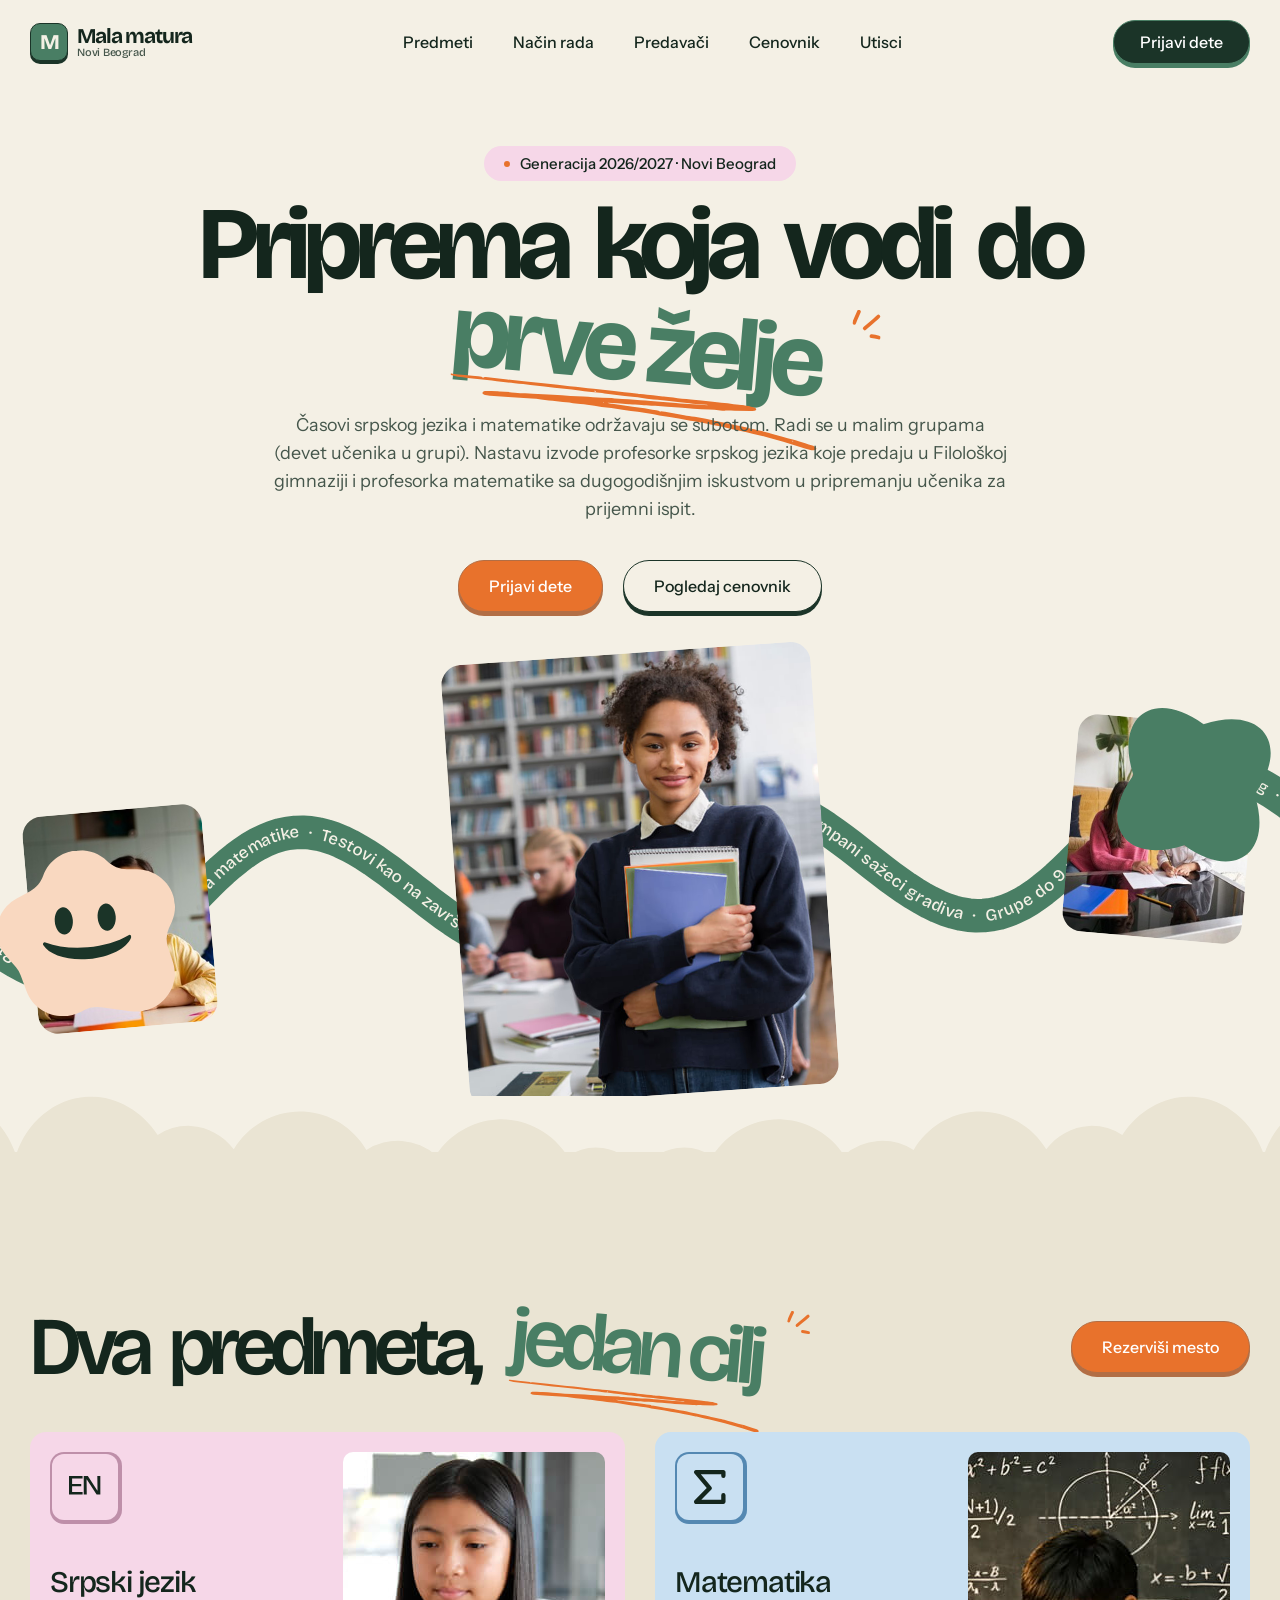
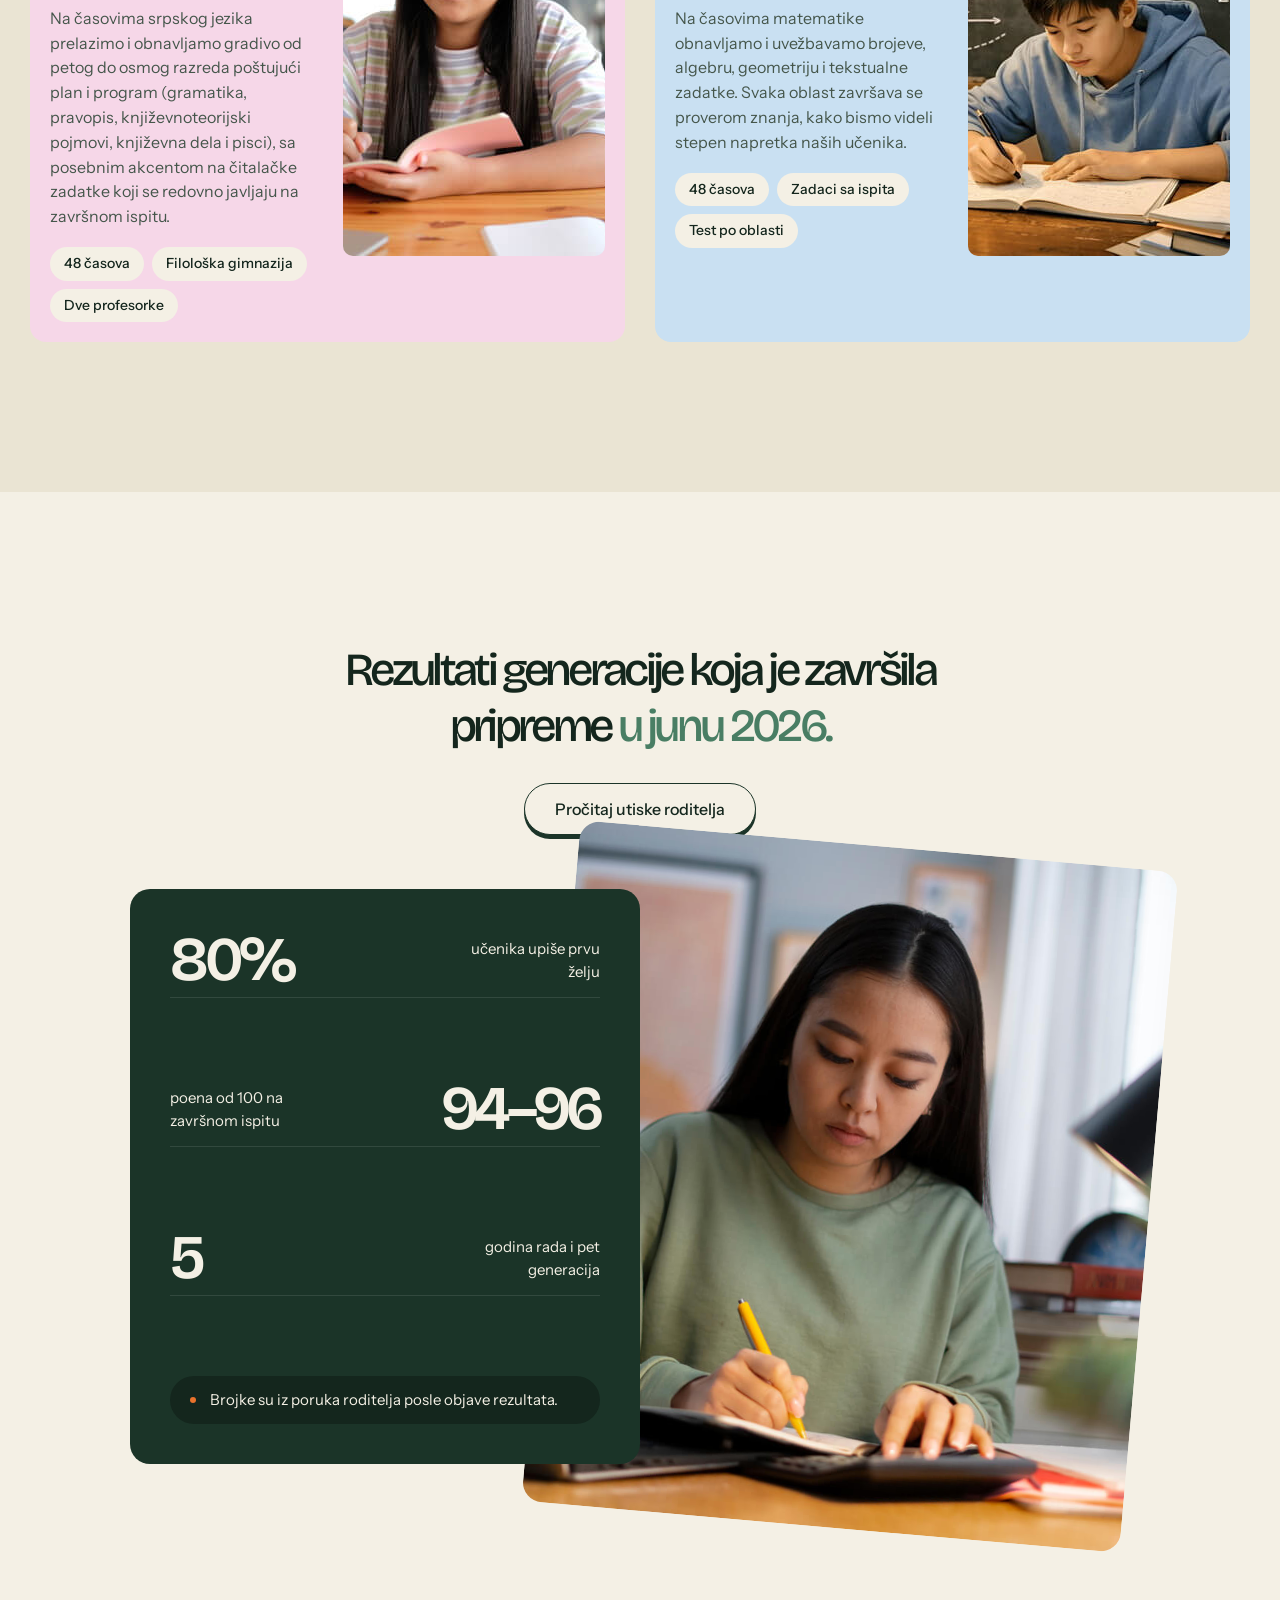
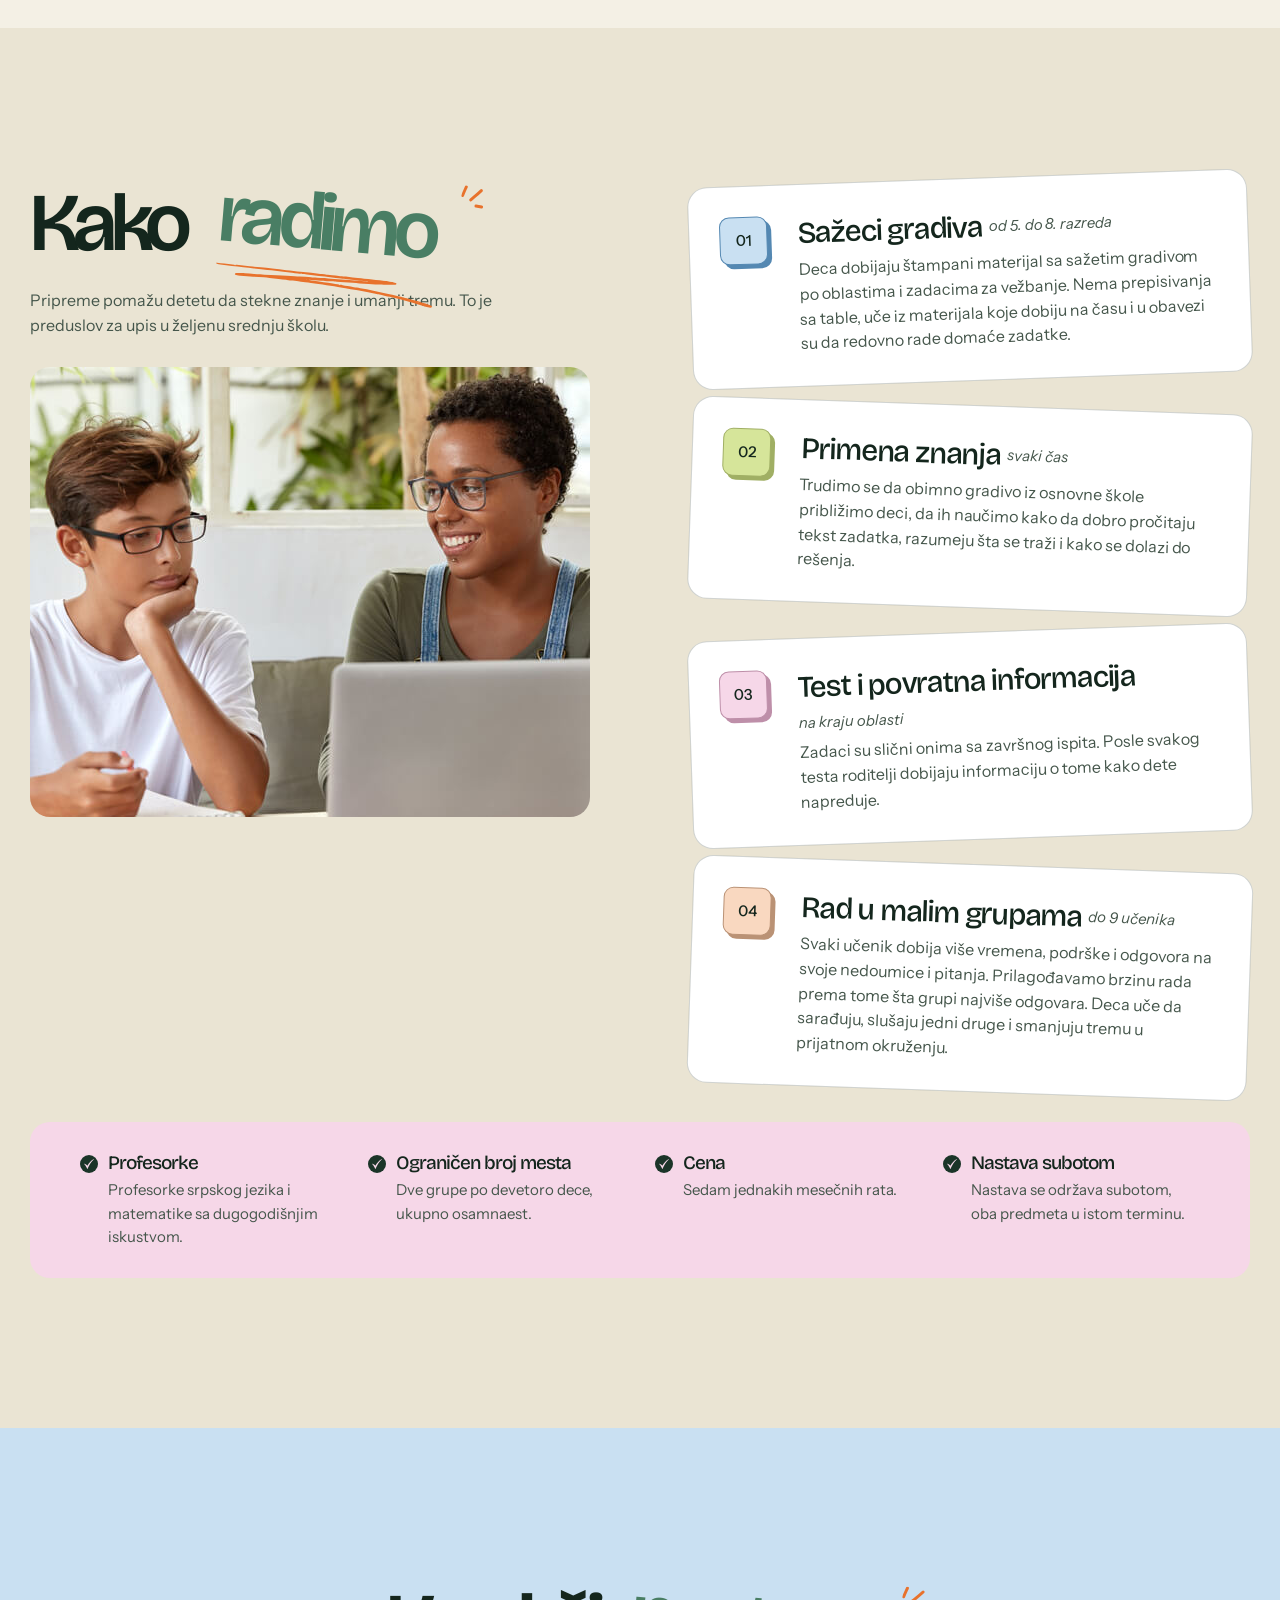
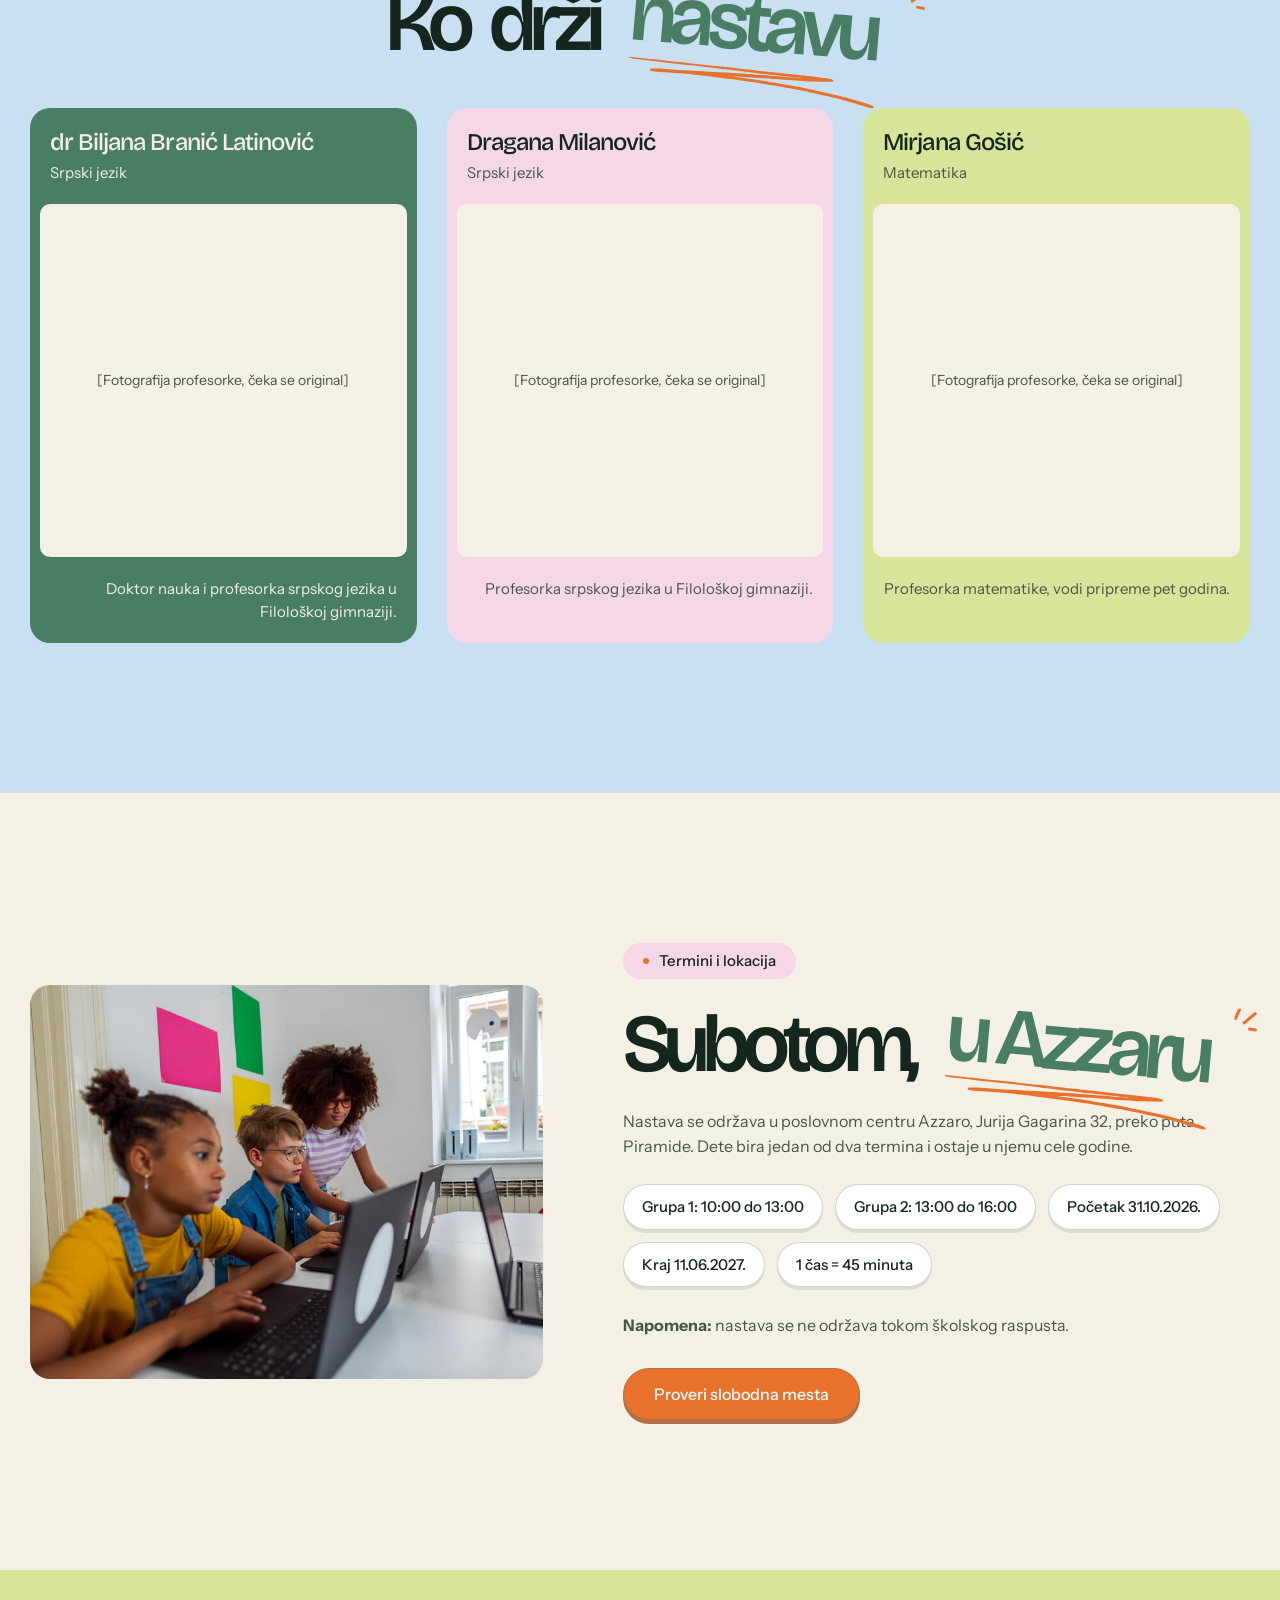
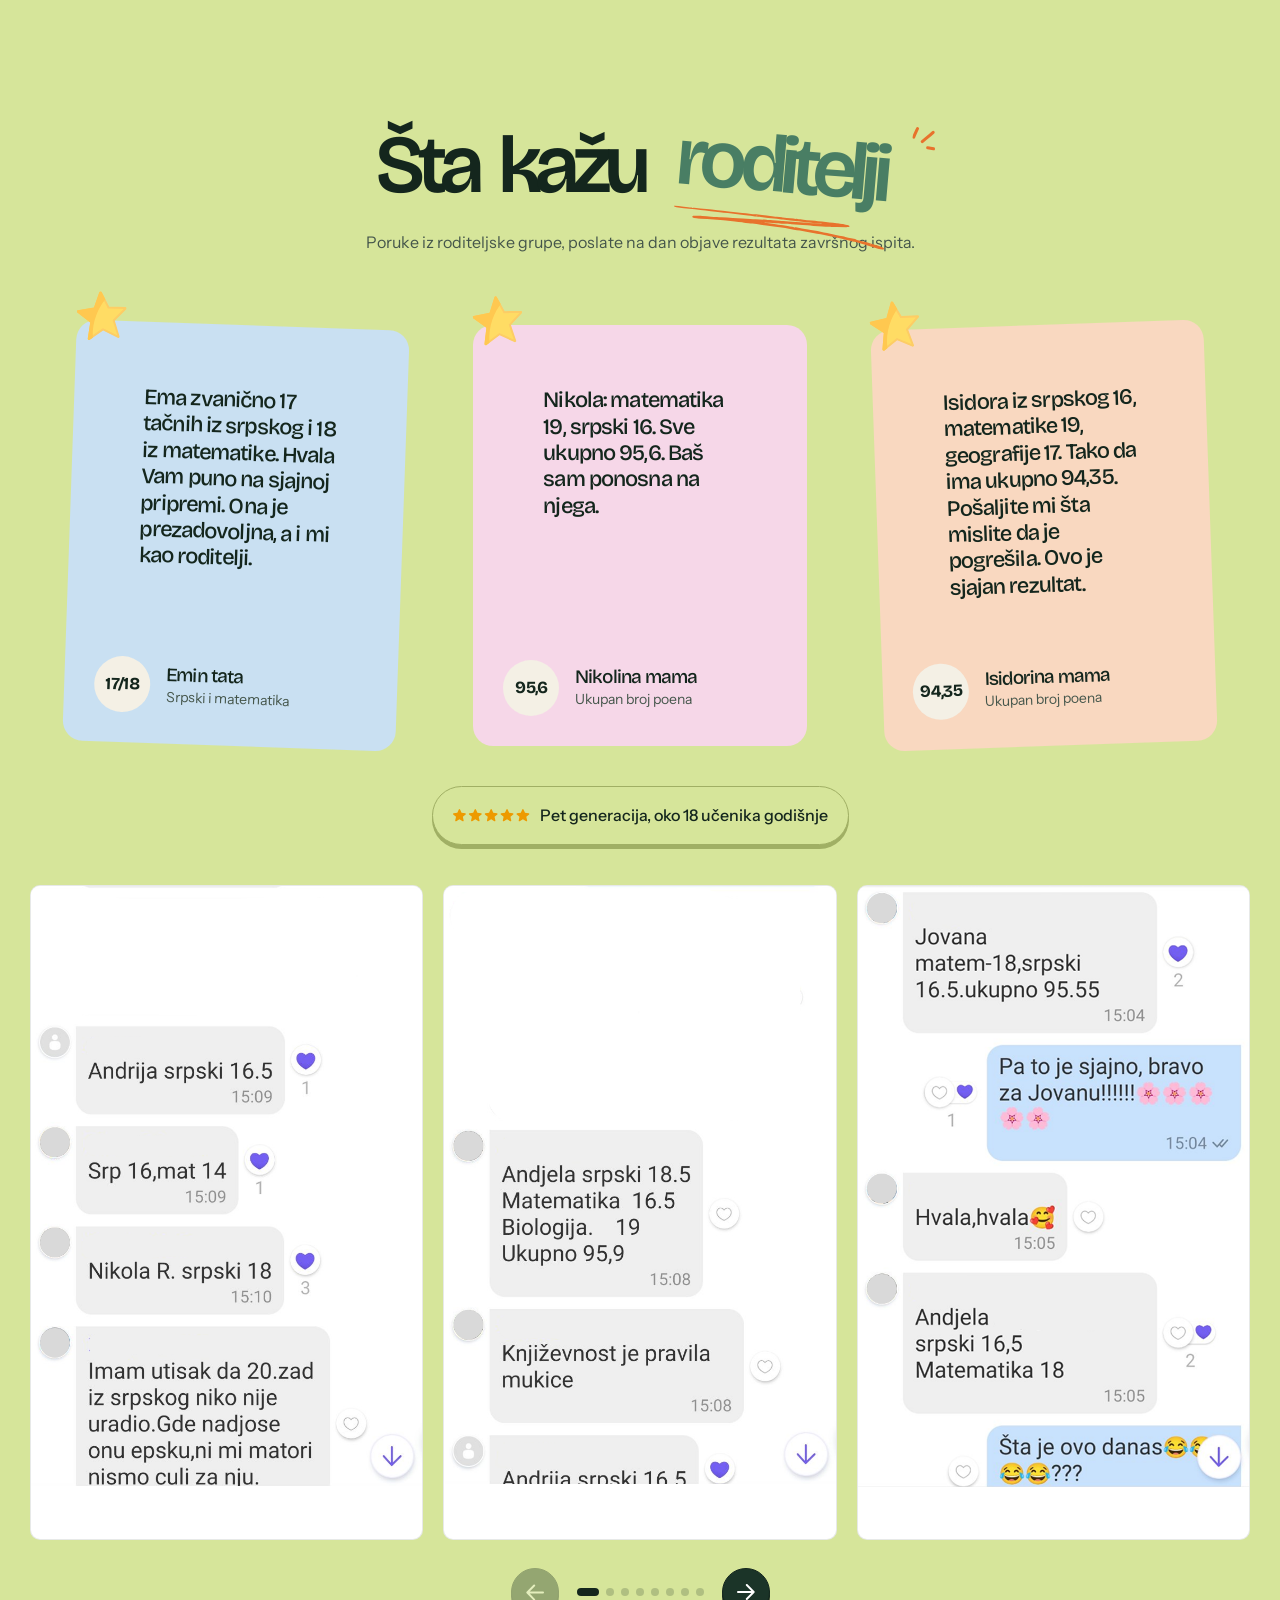
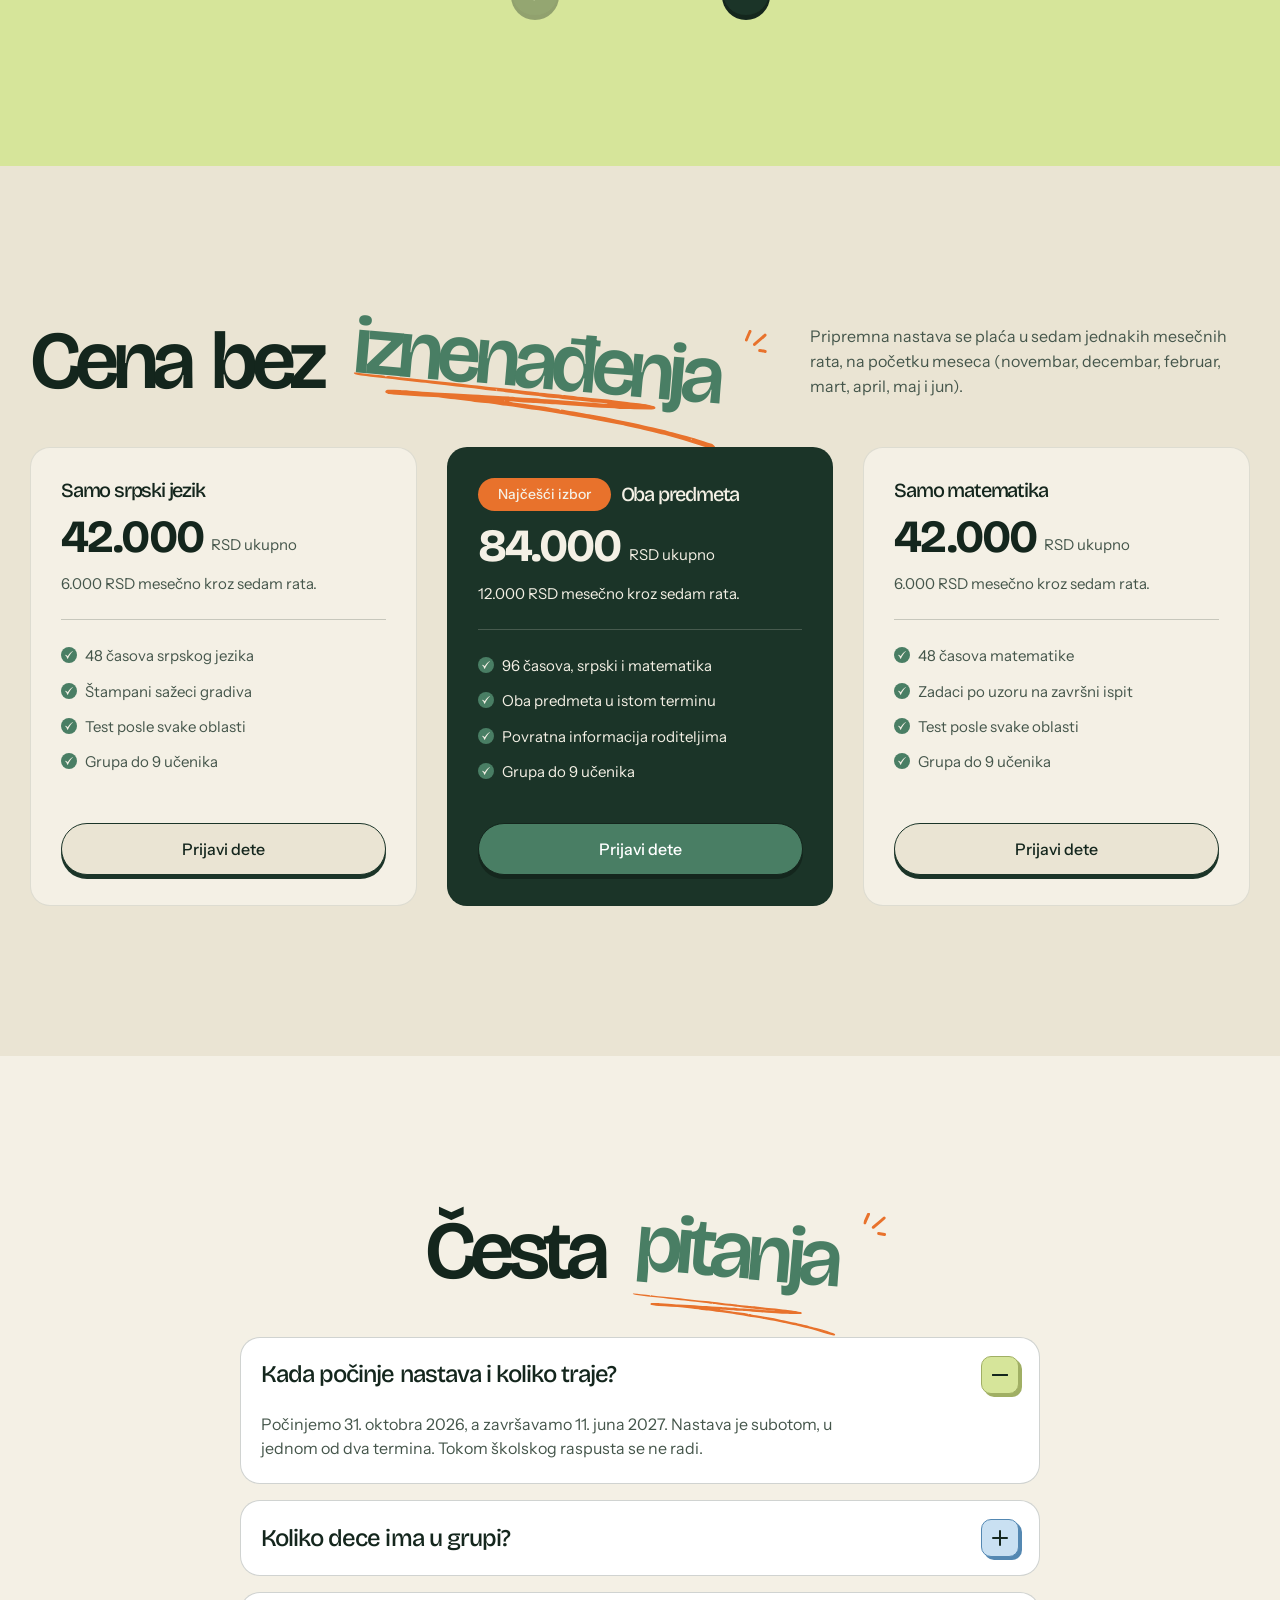
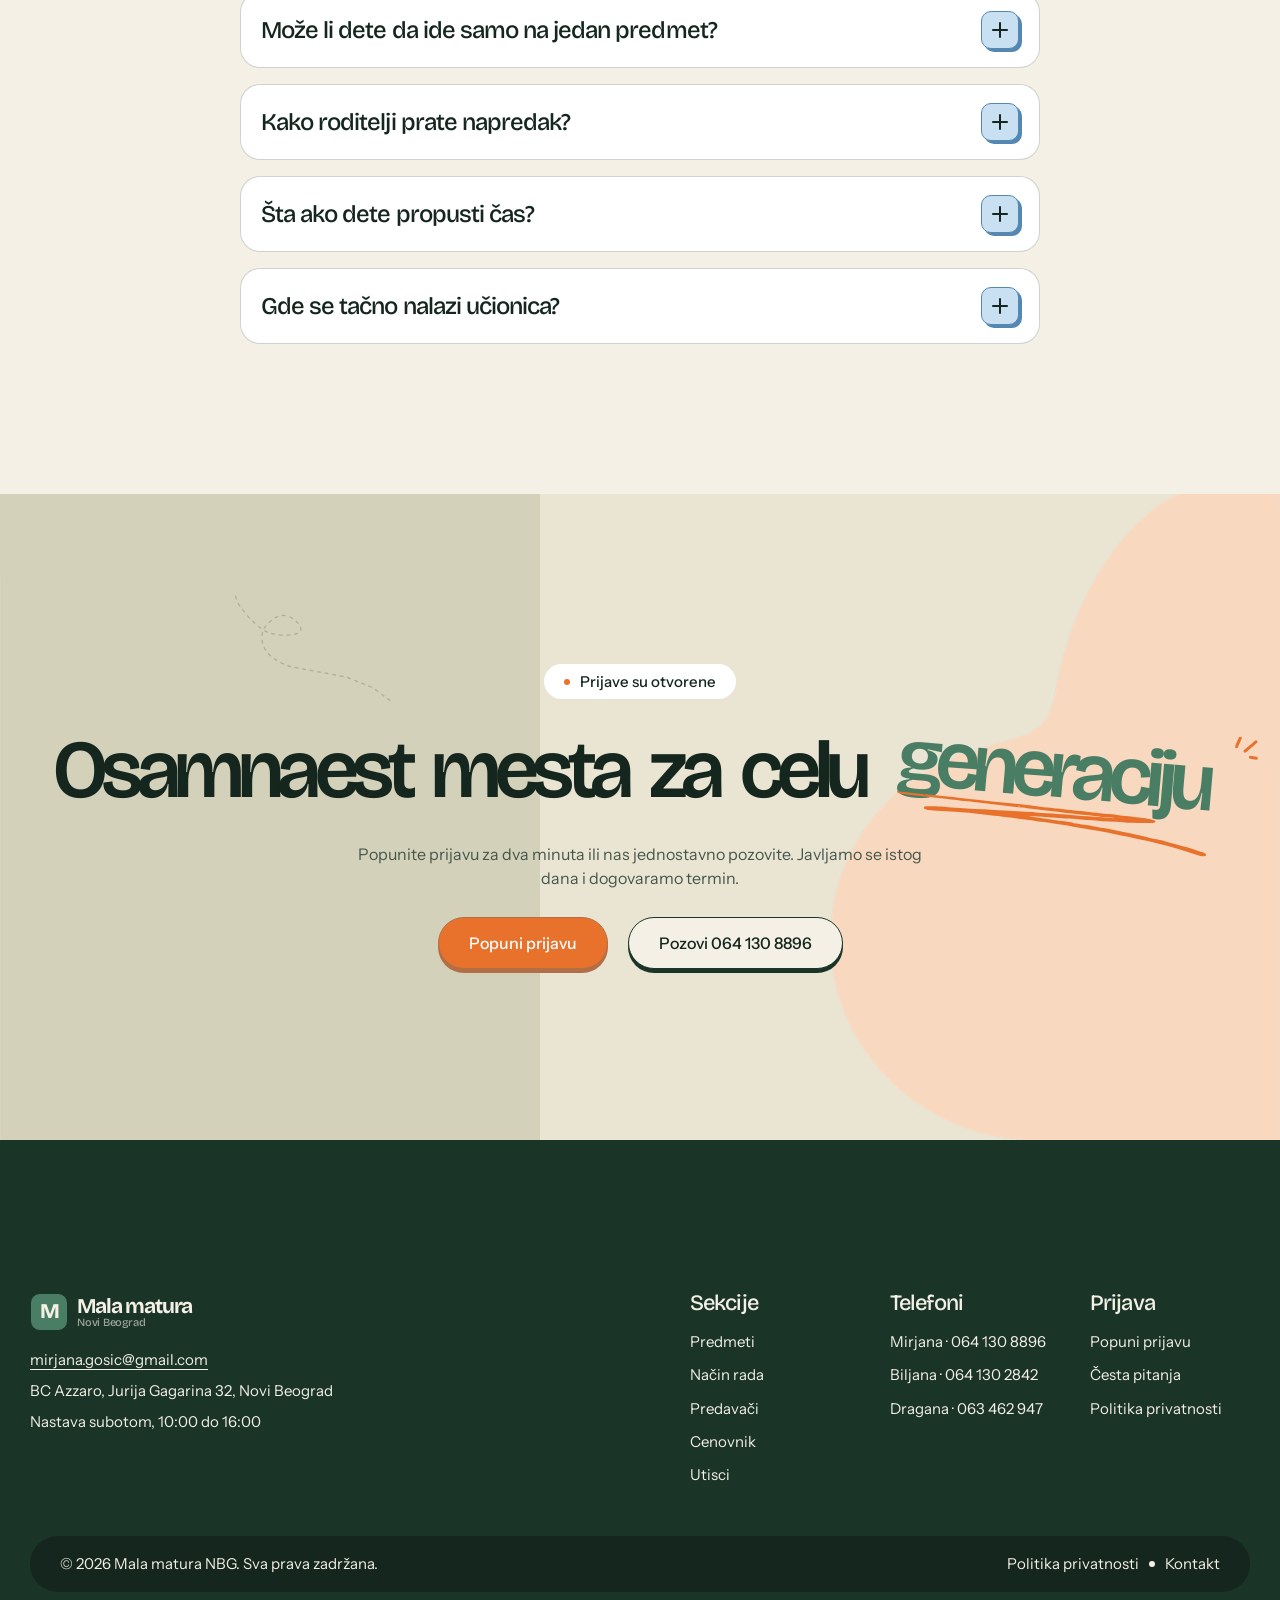
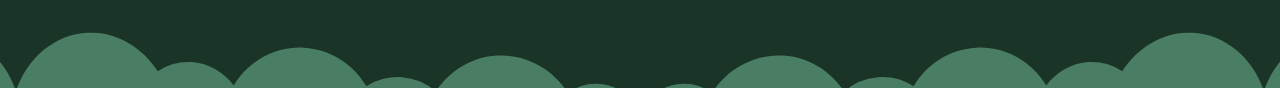
==== commit 861c2890: "Ispravke teksta po primedbama profesorki Prosiren uvodni pasus, nov opis srpskog i matematike, dopun" ====
--- a/index.html
+++ b/index.html
@@ -73,8 +73,8 @@
         </span>
       </h1>
 
-      <p class="lead reveal" data-d="2" style="max-width:56ch">
-        Srpski jezik i matematika, subotom, u grupama do devet učenika. Vode ih profesorke koje predaju u Filološkoj gimnaziji i profesorka matematike sa petogodišnjim iskustvom u pripremama.
+      <p class="lead reveal" data-d="2" style="max-width:62ch">
+        Časovi srpskog jezika i matematike održavaju se subotom. Radi se u malim grupama (devet učenika u grupi). Nastavu izvode profesorke srpskog jezika koje predaju u Filološkoj gimnaziji i profesorka matematike sa dugogodišnjim iskustvom u pripremanju učenika za prijemni ispit.
       </p>
 
       <div class="hero__buttons reveal" data-d="3">
@@ -133,12 +133,12 @@
         <div>
           <div class="subject__icon">
             <div class="subject__icon-bg">
-              <span class="subject__icon-txt">SR</span>
+              <img src="images/brightpath/icon-program-english.svg" alt="" aria-hidden="true">
             </div>
           </div>
           <div class="subject__body">
             <h3 class="h4">Srpski jezik</h3>
-            <p>Gramatika, pravopis i književnost od petog do osmog razreda. Radimo razumevanje teksta i analizu, jer se na završnom ispitu proverava primena znanja, a ne prepričavanje.</p>
+            <p>Na časovima srpskog jezika prelazimo i obnavljamo gradivo od petog do osmog razreda poštujući plan i program (gramatika, pravopis, književnoteorijski pojmovi, književna dela i pisci), sa posebnim akcentom na čitalačke zadatke koji se redovno javljaju na završnom ispitu.</p>
             <div class="subject__meta">
               <span class="chip">48 časova</span>
               <span class="chip">Filološka gimnazija</span>
@@ -160,7 +160,7 @@
           </div>
           <div class="subject__body">
             <h3 class="h4">Matematika</h3>
-            <p>Brojevi, algebra, geometrija i zadaci sa primenom. Svaku oblast zatvaramo testom, pa se tačno vidi šta je savladano, a šta još treba da se vežba.</p>
+            <p>Na časovima matematike obnavljamo i uvežbavamo brojeve, algebru, geometriju i tekstualne zadatke. Svaka oblast završava se proverom znanja, kako bismo videli stepen napretka naših učenika.</p>
             <div class="subject__meta">
               <span class="chip">48 časova</span>
               <span class="chip">Zadaci sa ispita</span>
@@ -240,7 +240,7 @@
               <h3 class="h4">Sažeci gradiva</h3>
               <span class="step__tag">od 5. do 8. razreda</span>
             </div>
-            <p>Deca dobijaju štampani materijal sa sažetim gradivom po oblastima i zadacima za vežbanje. Ne prepisuju sa table, uče iz onoga što ponesu kući.</p>
+            <p>Deca dobijaju štampani materijal sa sažetim gradivom po oblastima i zadacima za vežbanje. Nema prepisivanja sa table, uče iz materijala koje dobiju na času i u obavezi su da redovno rade domaće zadatke.</p>
           </div>
         </article>
 
@@ -251,7 +251,7 @@
               <h3 class="h4">Primena znanja</h3>
               <span class="step__tag">svaki čas</span>
             </div>
-            <p>Gradivo osnovne škole je obimno i prelazi se brzo. Kod nas se radi razumevanje i analiza: kako pročitati tekst zadatka, razumeti šta se traži i osmisliti rešenje.</p>
+            <p>Trudimo se da obimno gradivo iz osnovne škole približimo deci, da ih naučimo kako da dobro pročitaju tekst zadatka, razumeju šta se traži i kako se dolazi do rešenja.</p>
           </div>
         </article>
 
@@ -270,10 +270,10 @@
           <span class="step__num">04</span>
           <div class="step__body">
             <div class="step__top">
-              <h3 class="h4">Male grupe</h3>
+              <h3 class="h4">Rad u malim grupama</h3>
               <span class="step__tag">do 9 učenika</span>
             </div>
-            <p>Više pažnje po detetu, više vremena za pitanja i opuštenija atmosfera. Profesorka stigne da obiđe svakog na svakom času.</p>
+            <p>Svaki učenik dobija više vremena, podrške i odgovora na svoje nedoumice i pitanja. Prilagođavamo brzinu rada prema tome šta grupi najviše odgovara. Deca uče da sarađuju, slušaju jedni druge i smanjuju tremu u prijatnom okruženju.</p>
           </div>
         </article>
       </div>
@@ -283,29 +283,29 @@
       <div class="fact">
         <img src="images/brightpath/icon-step-check.svg" alt="" aria-hidden="true">
         <div>
-          <h3>Prave profesorke</h3>
-          <p>Dve predaju srpski u Filološkoj gimnaziji.</p>
+          <h3>Profesorke</h3>
+          <p>Profesorke srpskog jezika i matematike sa dugogodišnjim iskustvom.</p>
         </div>
       </div>
       <div class="fact">
         <img src="images/brightpath/icon-step-check.svg" alt="" aria-hidden="true">
         <div>
-          <h3>Ograničeno mesta</h3>
+          <h3>Ograničen broj mesta</h3>
           <p>Dve grupe po devetoro dece, ukupno osamnaest.</p>
         </div>
       </div>
       <div class="fact">
         <img src="images/brightpath/icon-step-check.svg" alt="" aria-hidden="true">
         <div>
-          <h3>Jasna cena</h3>
-          <p>Sedam rata, bez skrivenih troškova.</p>
+          <h3>Cena</h3>
+          <p>Sedam jednakih mesečnih rata.</p>
         </div>
       </div>
       <div class="fact">
         <img src="images/brightpath/icon-step-check.svg" alt="" aria-hidden="true">
         <div>
-          <h3>Jedan dan u nedelji</h3>
-          <p>Subotom, oba predmeta u istom terminu.</p>
+          <h3>Nastava subotom</h3>
+          <p>Nastava se održava subotom, oba predmeta u istom terminu.</p>
         </div>
       </div>
     </div>
@@ -504,7 +504,7 @@
           <img class="hl__spark" src="images/brightpath/deco-sparkle.svg" alt="" aria-hidden="true">
         </span>
       </h2>
-      <p style="max-width:34ch">Sedam mesečnih rata. Uplate idu u novembru, decembru, februaru, martu, aprilu, maju i junu.</p>
+      <p style="max-width:40ch">Pripremna nastava se plaća u sedam jednakih mesečnih rata, na početku meseca (novembar, decembar, februar, mart, april, maj i jun).</p>
     </div>
 
     <div class="plans">
@@ -575,7 +575,6 @@
       </article>
     </div>
 
-    <p class="pay-note reveal">Cena pokriva nastavu i sav materijal. Nema upisnine ni dodatnih naknada.</p>
   </div>
 </section>
 
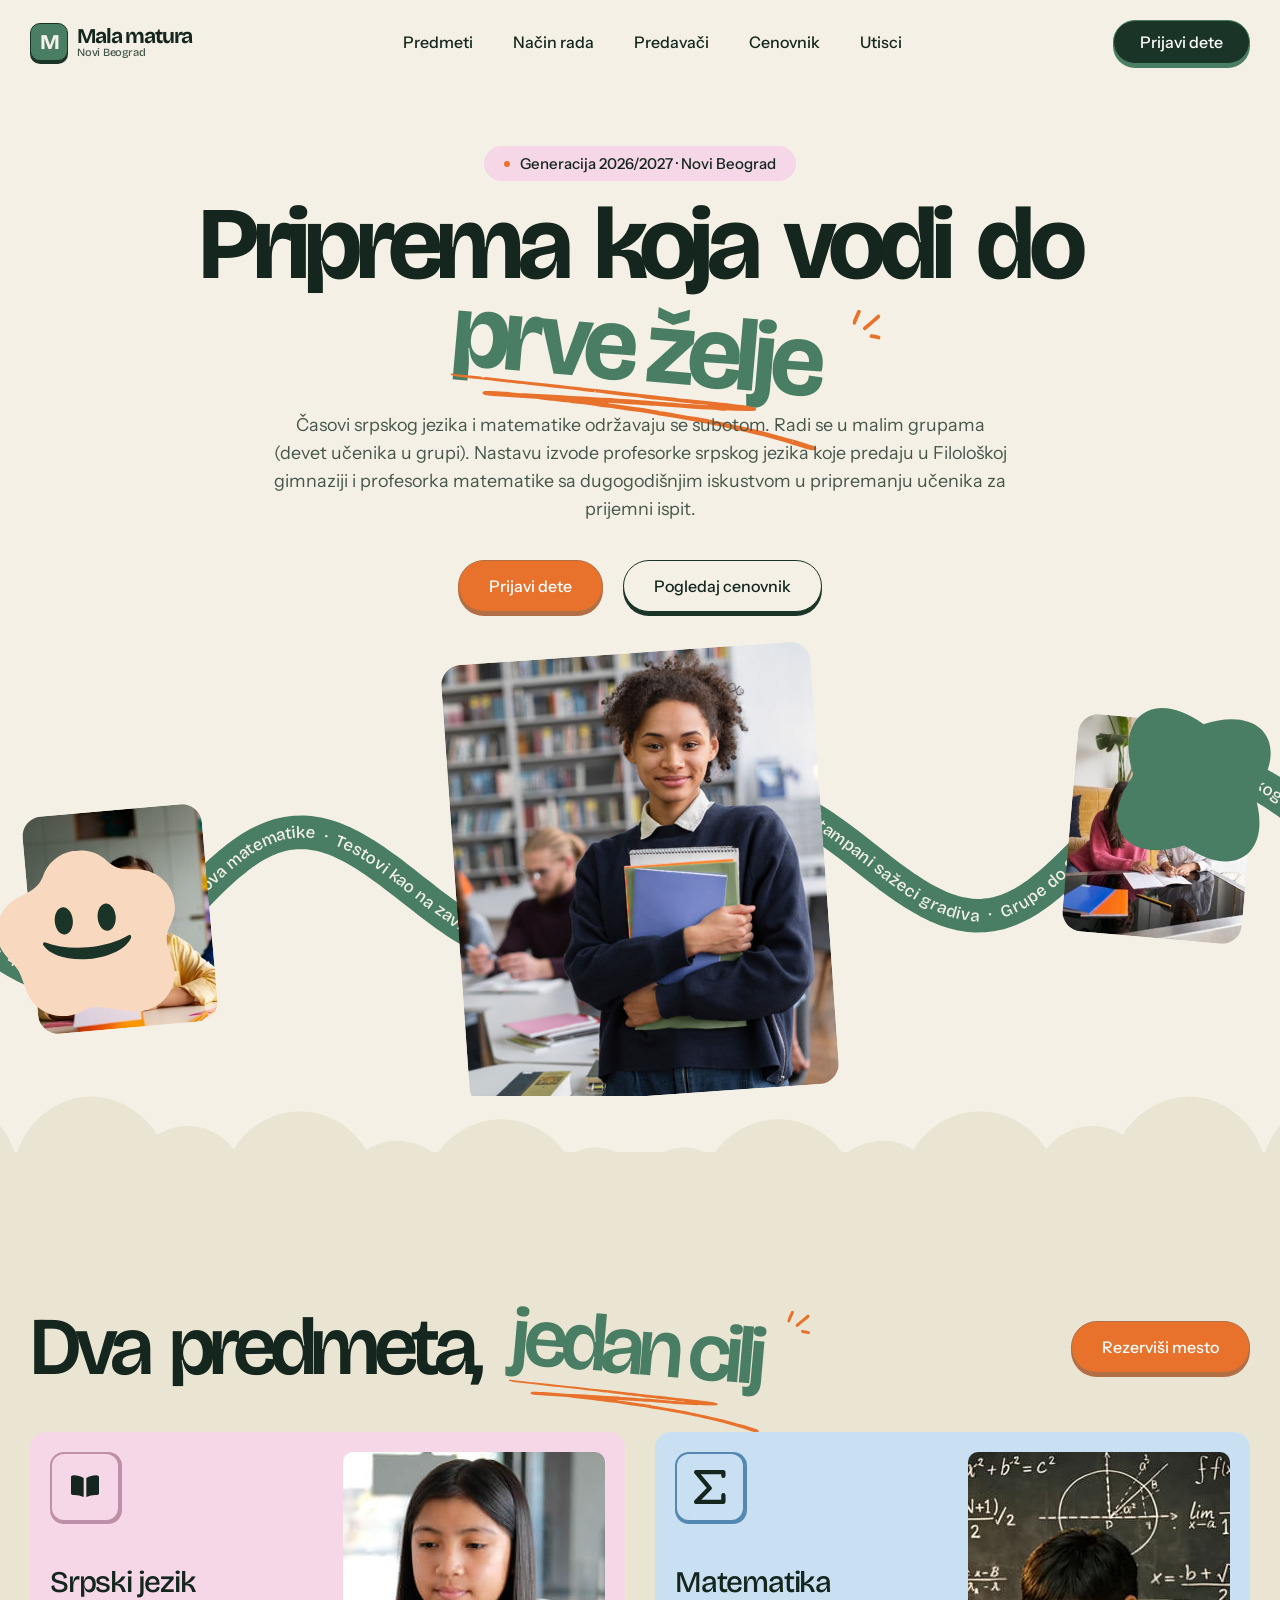
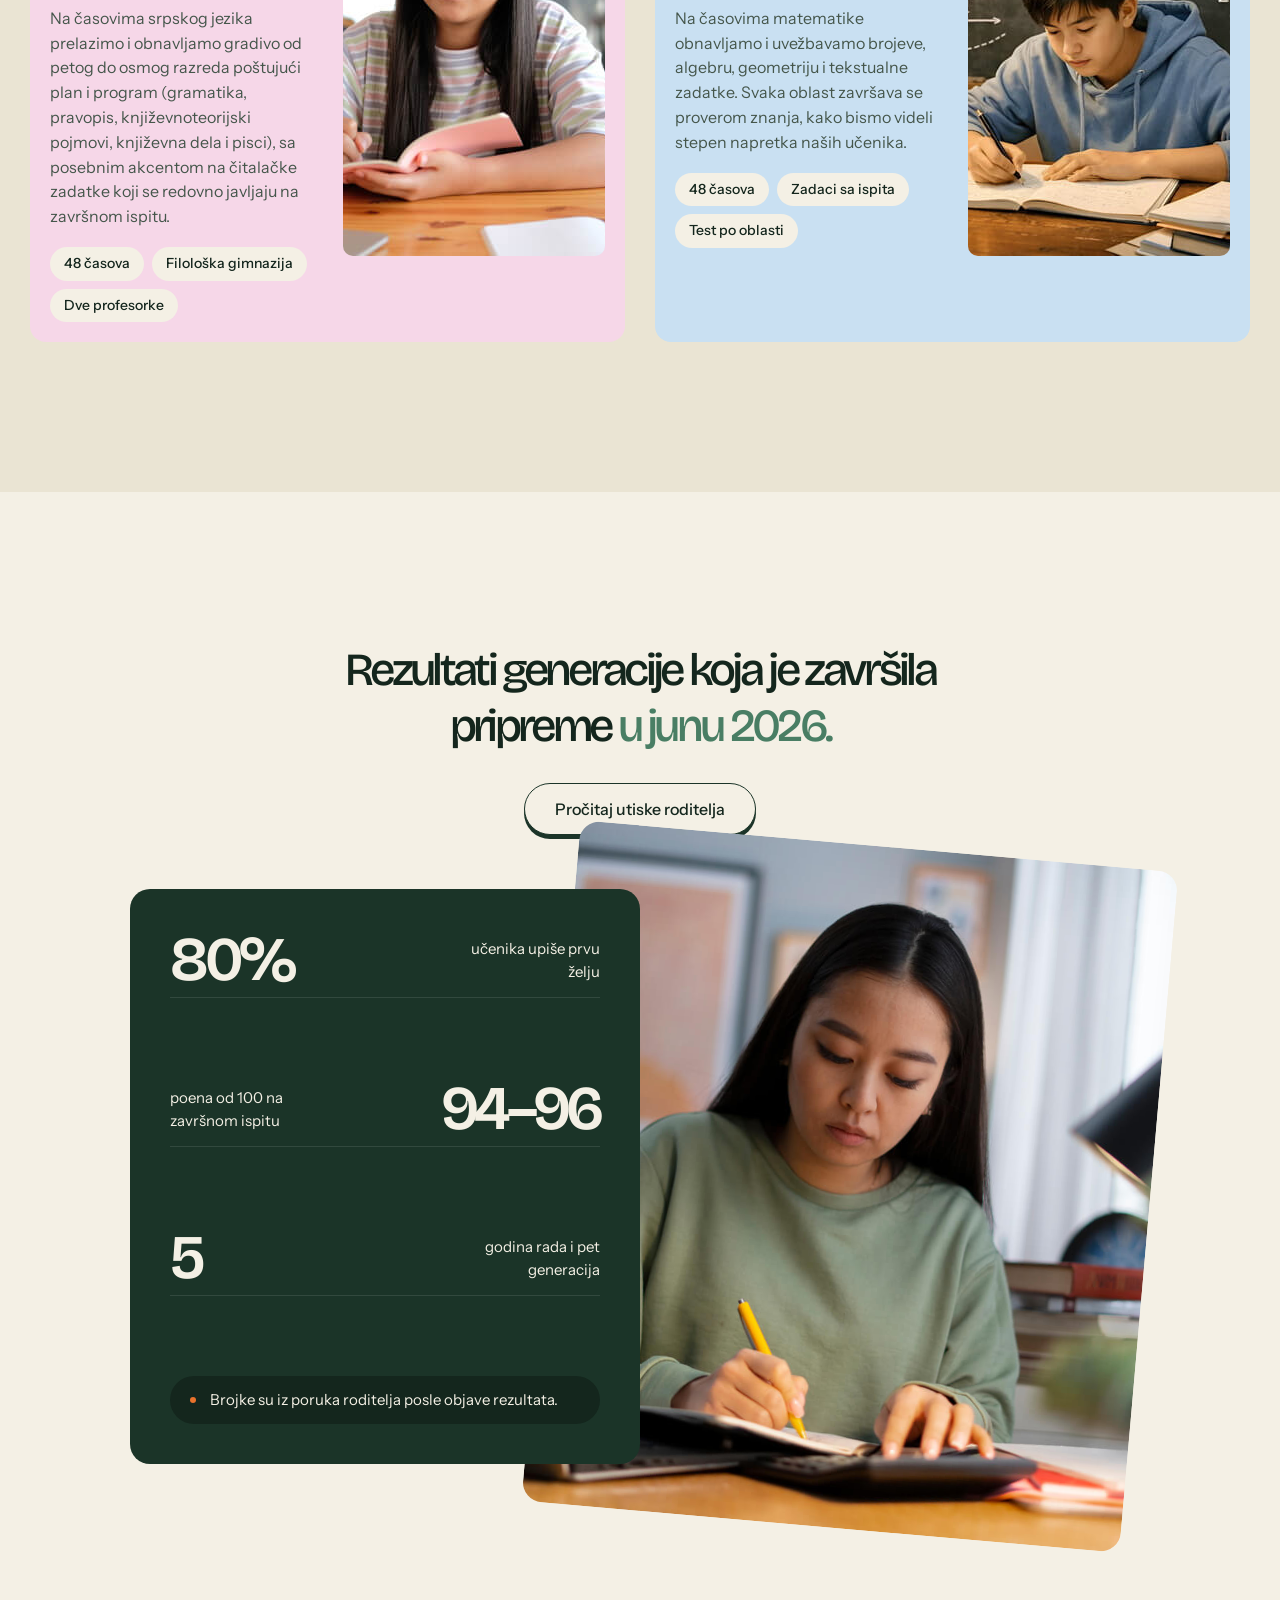
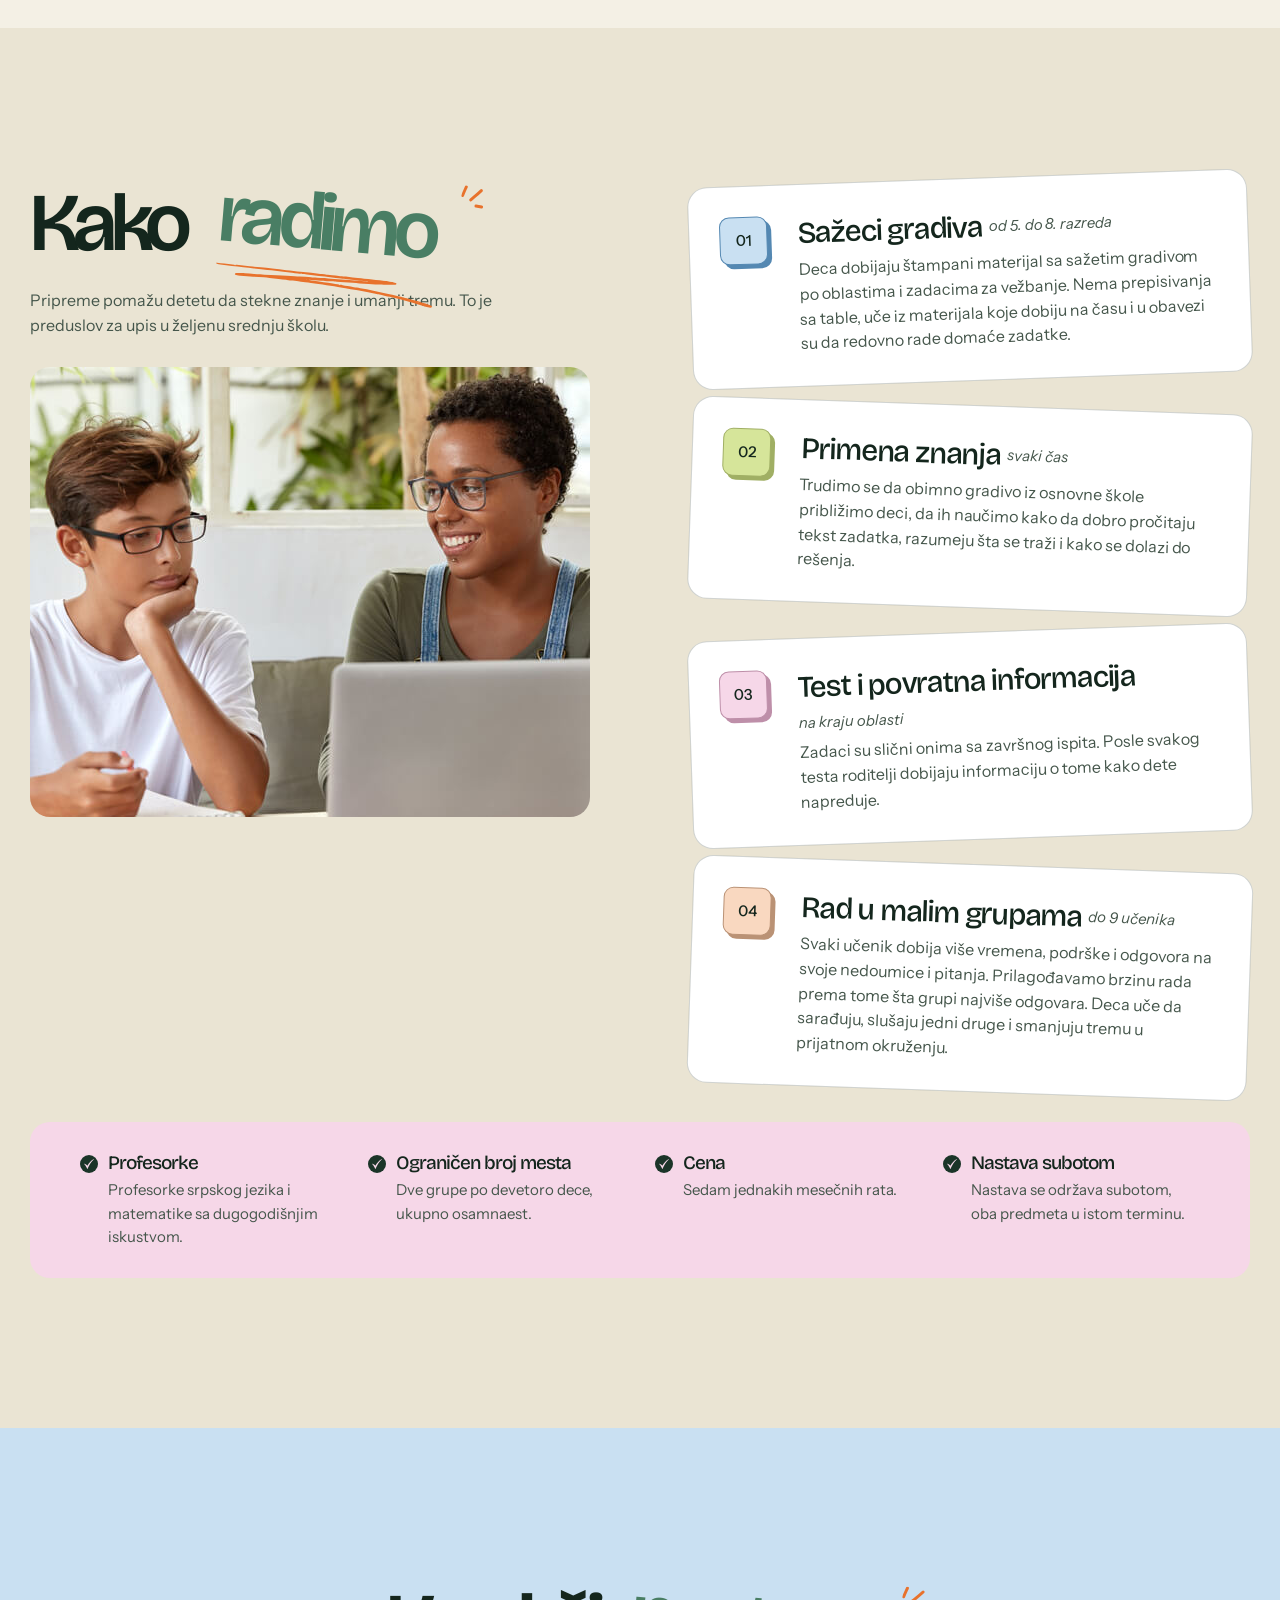
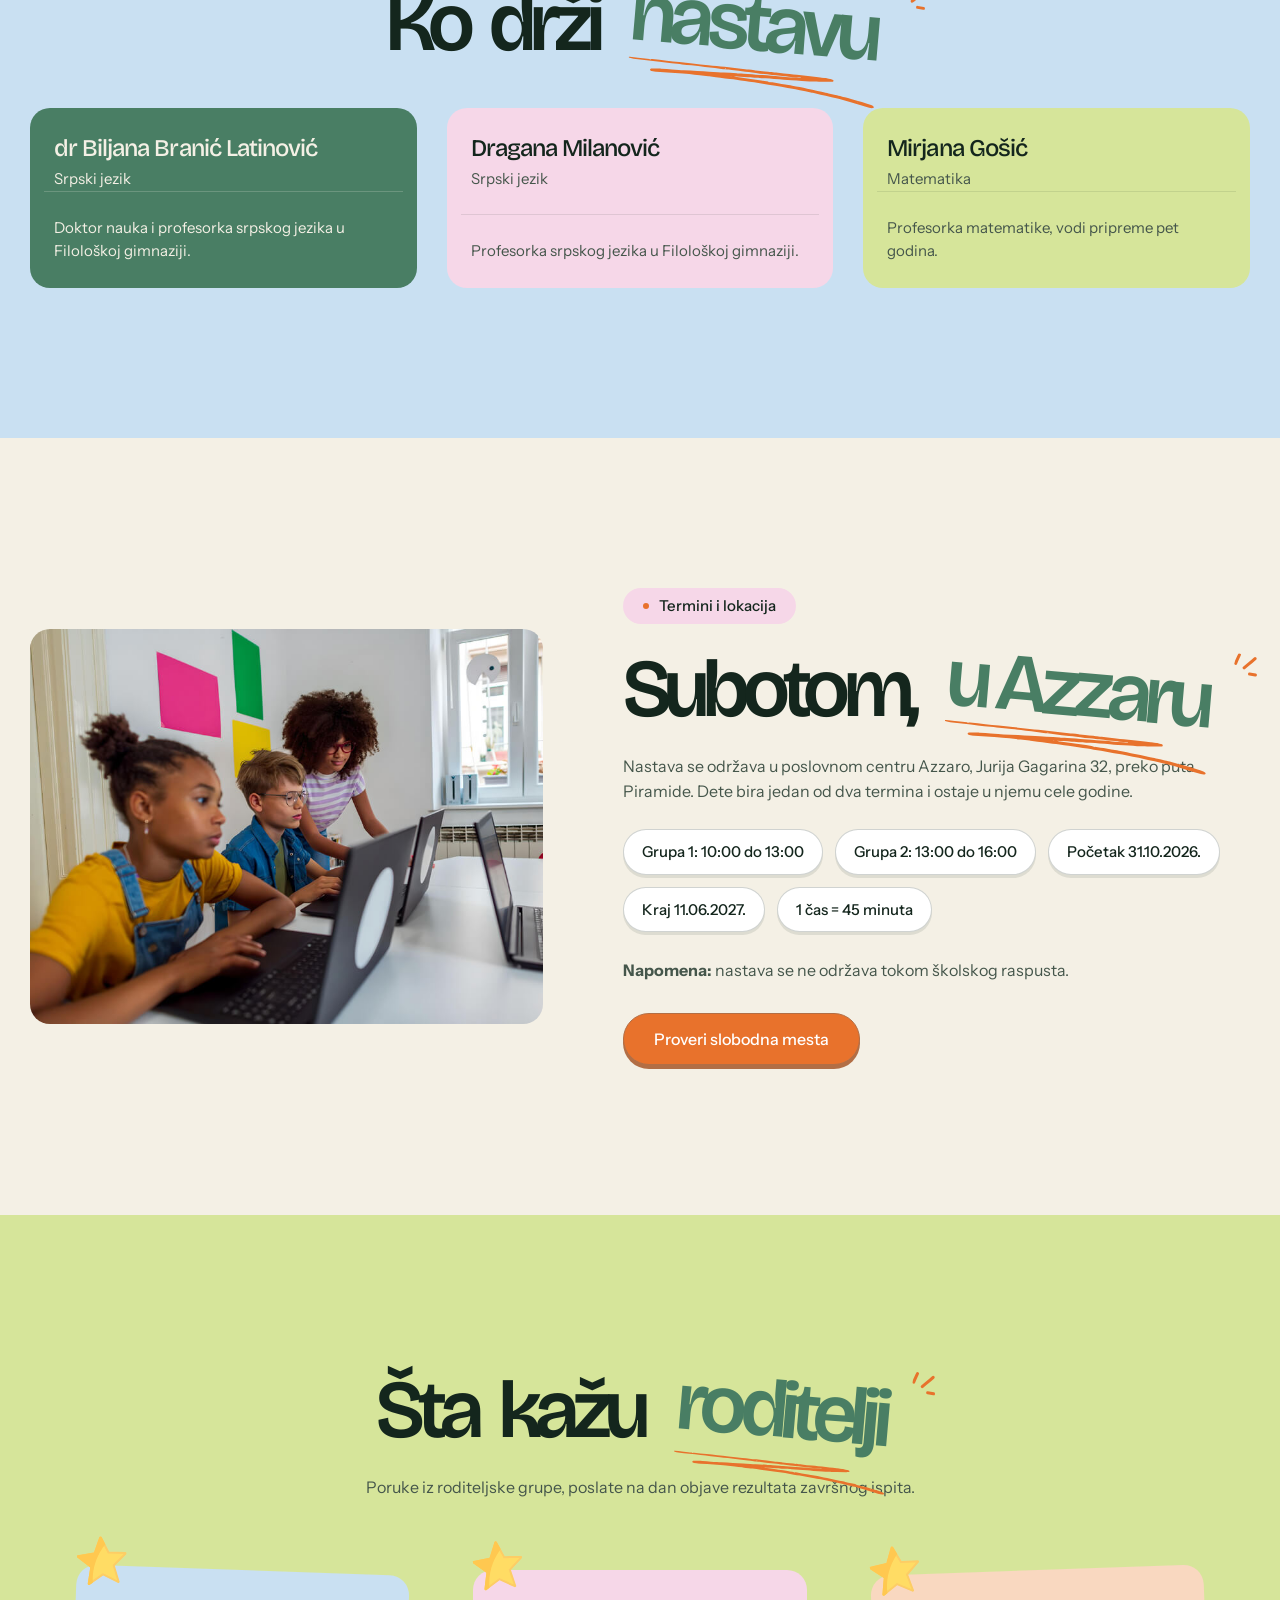
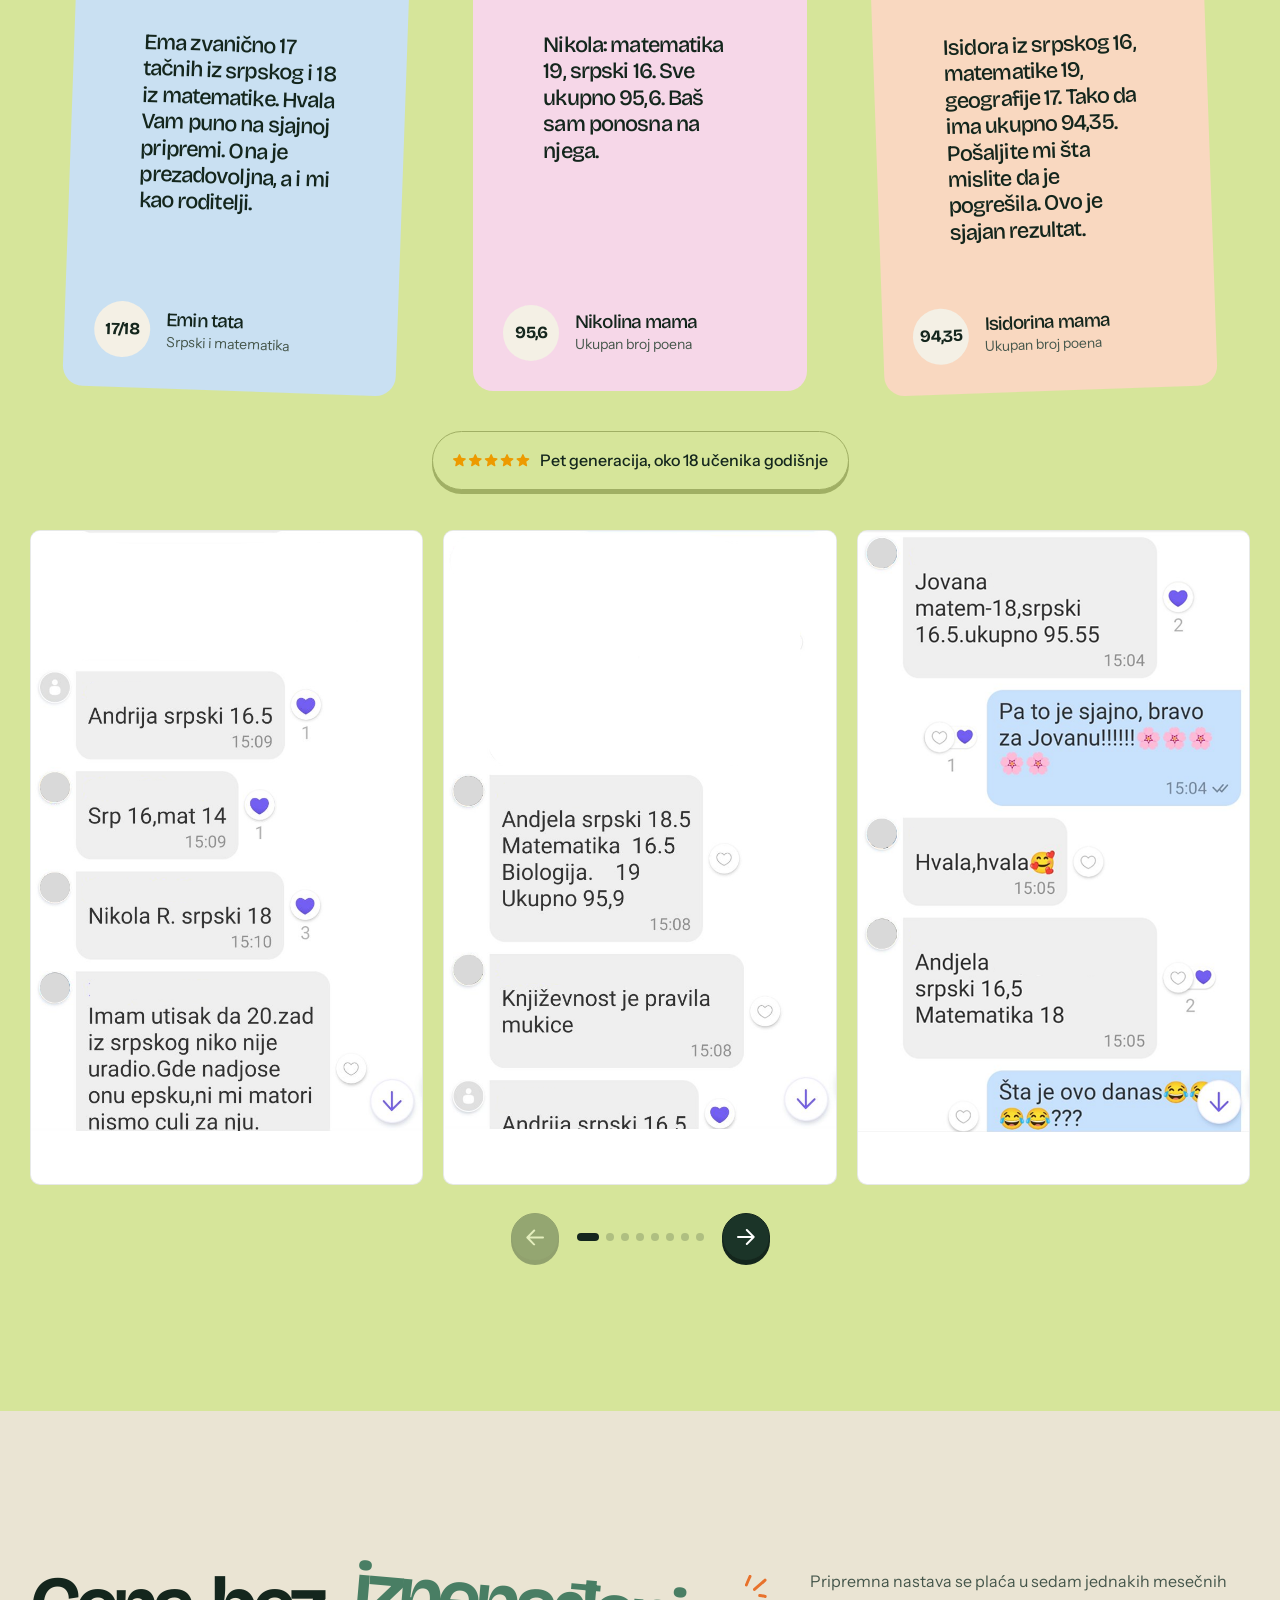
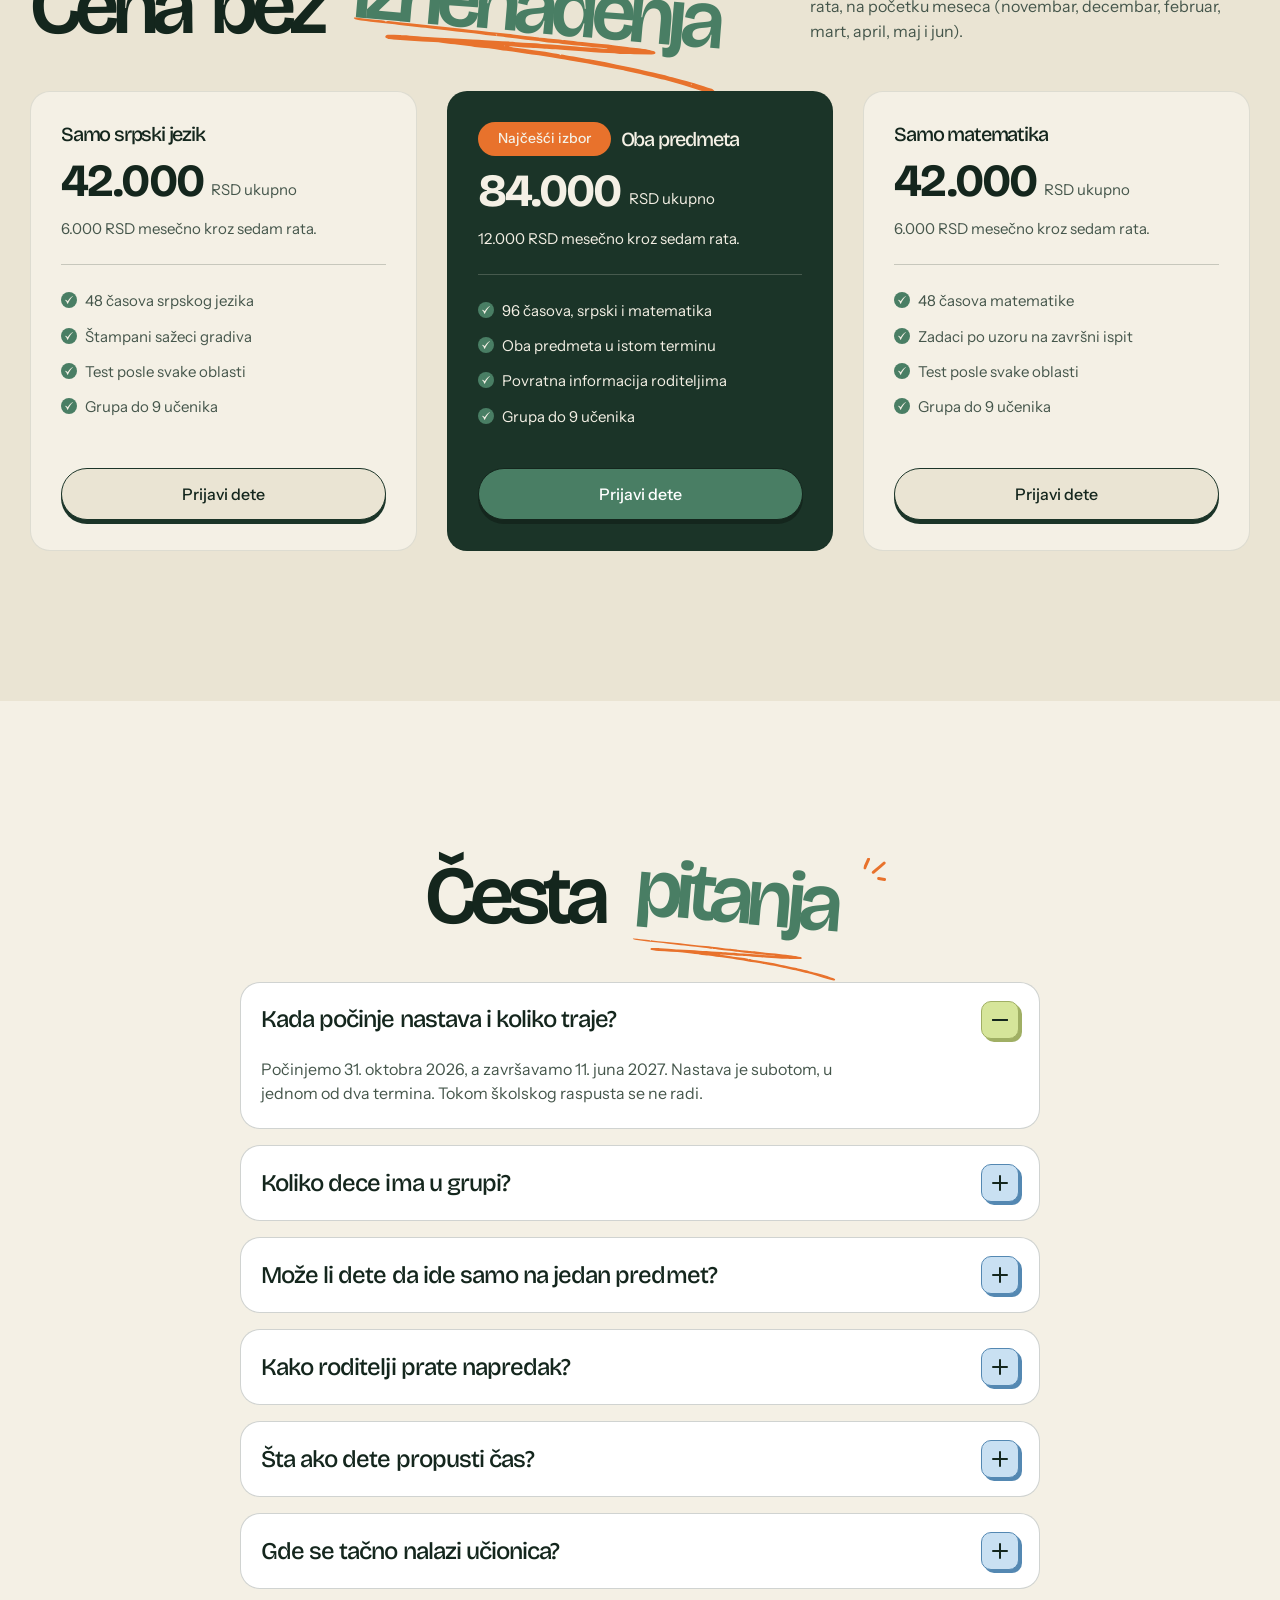
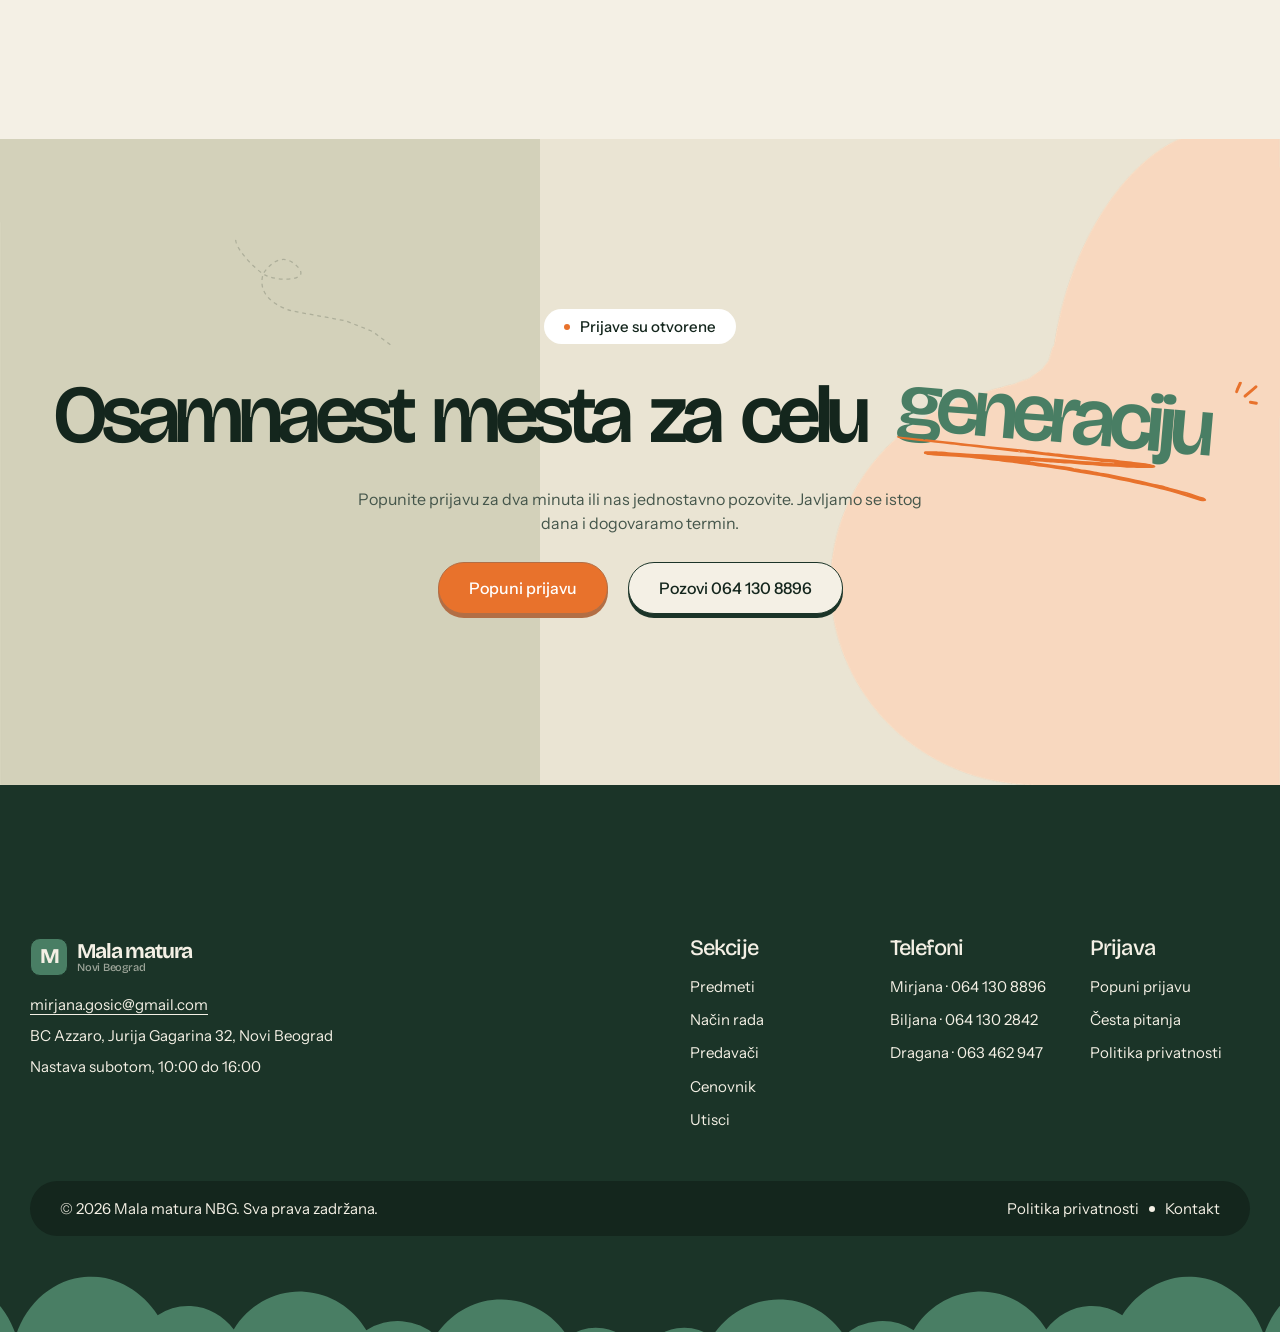
==== commit b262ffb4: "Ikonica knjige umesto EN i kartice predavaca bez praznih polja Ikonica iz templejta je bila slovo EN" ====
--- a/index.html
+++ b/index.html
@@ -133,7 +133,7 @@
         <div>
           <div class="subject__icon">
             <div class="subject__icon-bg">
-              <img src="images/brightpath/icon-program-english.svg" alt="" aria-hidden="true">
+              <img src="images/icon-srpski.svg" alt="" aria-hidden="true">
             </div>
           </div>
           <div class="subject__body">
@@ -332,9 +332,6 @@
           <h3 class="h5">dr Biljana Branić Latinović</h3>
           <p class="teacher__role">Srpski jezik</p>
         </div>
-        <div class="teacher__photo">
-          <div class="teacher__ph">[Fotografija profesorke, čeka se original]</div>
-        </div>
         <p class="teacher__note">Doktor nauka i profesorka srpskog jezika u Filološkoj gimnaziji.</p>
       </article>
 
@@ -343,9 +340,6 @@
           <h3 class="h5">Dragana Milanović</h3>
           <p class="teacher__role">Srpski jezik</p>
         </div>
-        <div class="teacher__photo">
-          <div class="teacher__ph">[Fotografija profesorke, čeka se original]</div>
-        </div>
         <p class="teacher__note">Profesorka srpskog jezika u Filološkoj gimnaziji.</p>
       </article>
 
@@ -353,9 +347,6 @@
         <div class="teacher__head">
           <h3 class="h5">Mirjana Gošić</h3>
           <p class="teacher__role">Matematika</p>
-        </div>
-        <div class="teacher__photo">
-          <div class="teacher__ph">[Fotografija profesorke, čeka se original]</div>
         </div>
         <p class="teacher__note">Profesorka matematike, vodi pripreme pet godina.</p>
       </article>
--- a/styles.css
+++ b/styles.css
@@ -470,8 +470,8 @@
 @media (min-width:810px){ .team{grid-template-columns:repeat(2,1fr);gap:30px} }
 @media (min-width:1200px){ .team{grid-template-columns:repeat(3,1fr)} }
 .teacher{
-  border-radius:var(--r-md);padding:20px 10px;
-  display:flex;flex-direction:column;
+  border-radius:var(--r-md);padding:26px 14px;
+  display:flex;flex-direction:column;min-height:180px;
 }
 .teacher--green{background:var(--green)}
 .teacher--lime{background:var(--lime)}
@@ -479,17 +479,11 @@
 .teacher__head{padding-inline:10px;display:flex;flex-direction:column;gap:4px}
 .teacher--green .teacher__head h3,.teacher--green .teacher__head p{color:var(--cream)}
 .teacher__role{font-size:15px}
-.teacher__photo{
-  margin-top:20px;border-radius:var(--r-sm);overflow:hidden;background:var(--cream);
-  aspect-ratio:1.04;display:grid;place-items:center;
-}
-.teacher__photo img{width:100%;height:100%;object-fit:cover}
-.teacher__ph{
-  width:100%;height:100%;display:grid;place-items:center;text-align:center;
-  padding:20px;font-size:14px;color:var(--muted);background:var(--cream);line-height:1.4;
-}
-.teacher__note{padding:20px 10px 0;text-align:right;font-size:15px}
-.teacher--green .teacher__note{color:var(--cream)}
+.teacher__note{
+  margin-top:auto;padding:24px 10px 0;font-size:15px;
+  border-top:1px solid var(--ink-10);
+}
+.teacher--green .teacher__note{color:var(--cream);border-top-color:var(--cream-20)}
 
 /* ---------- Informacije ---------- */
 .info{display:grid;gap:30px;align-items:center}
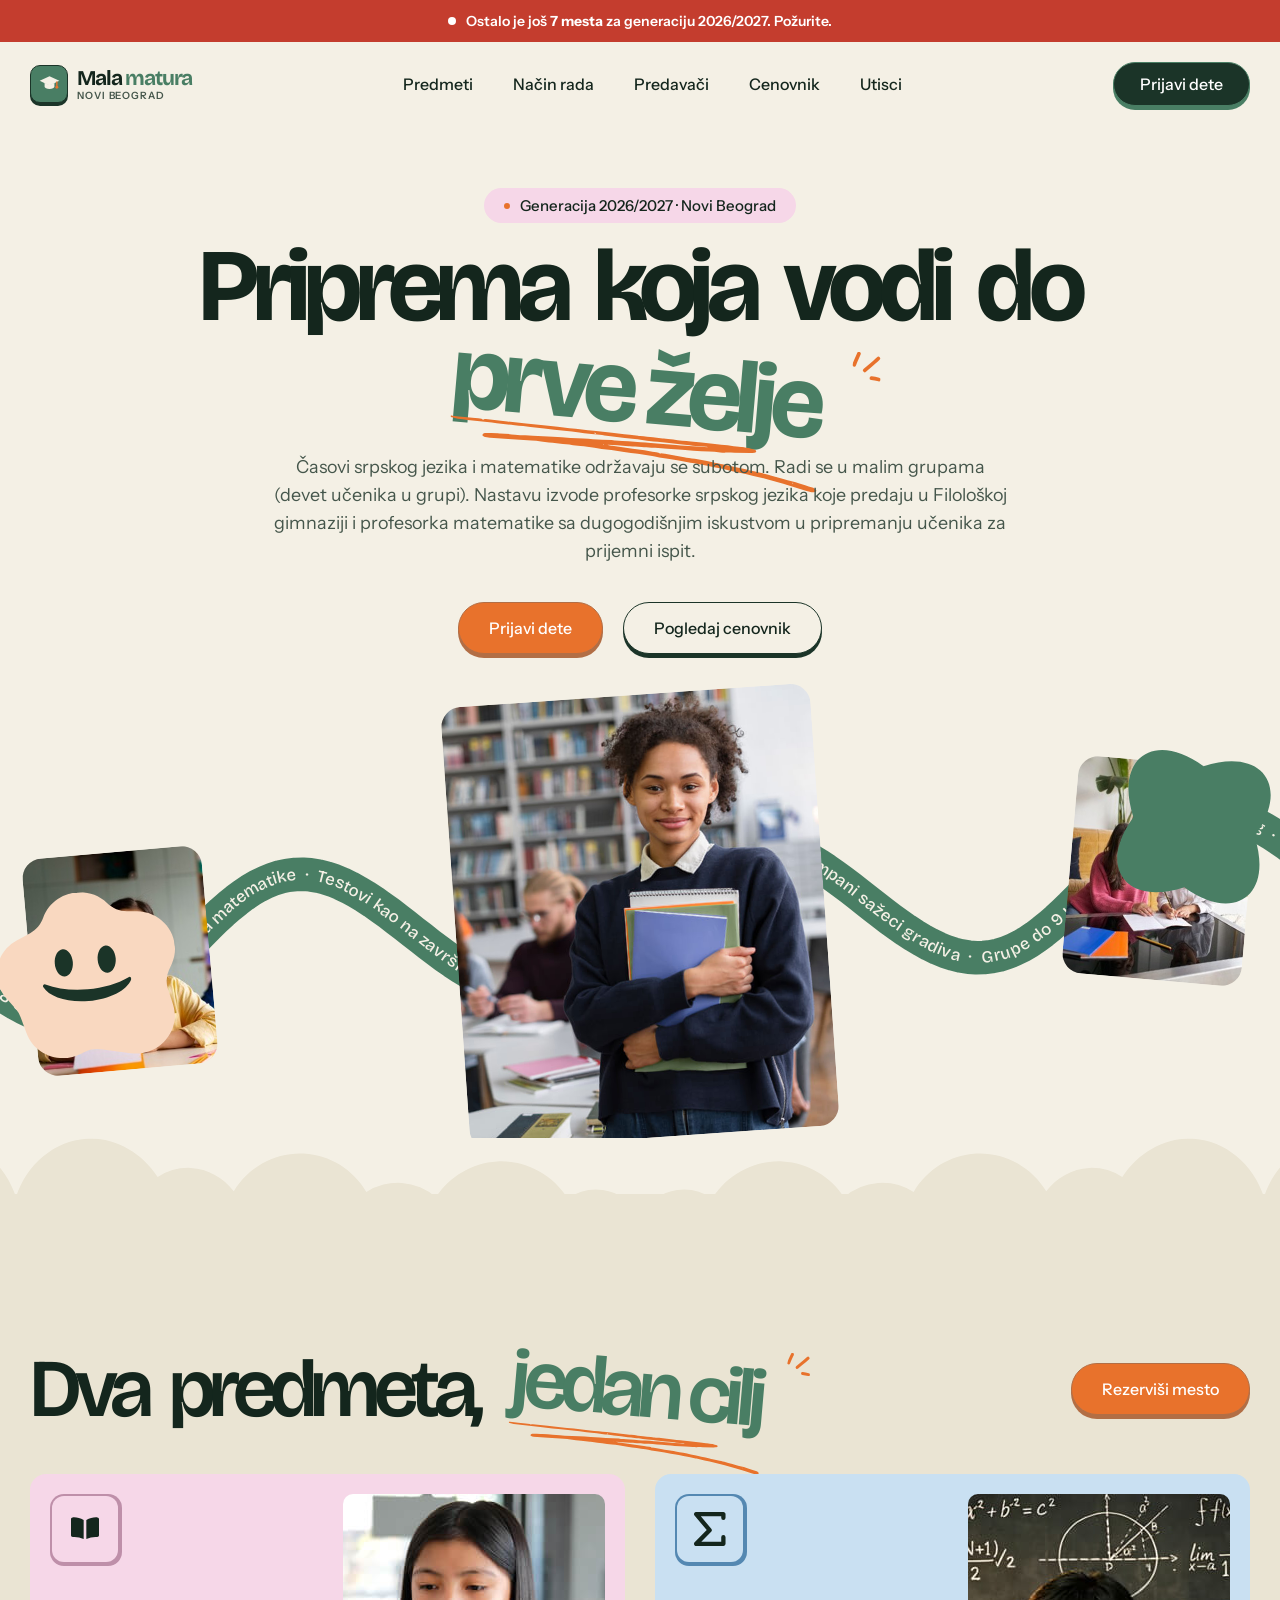
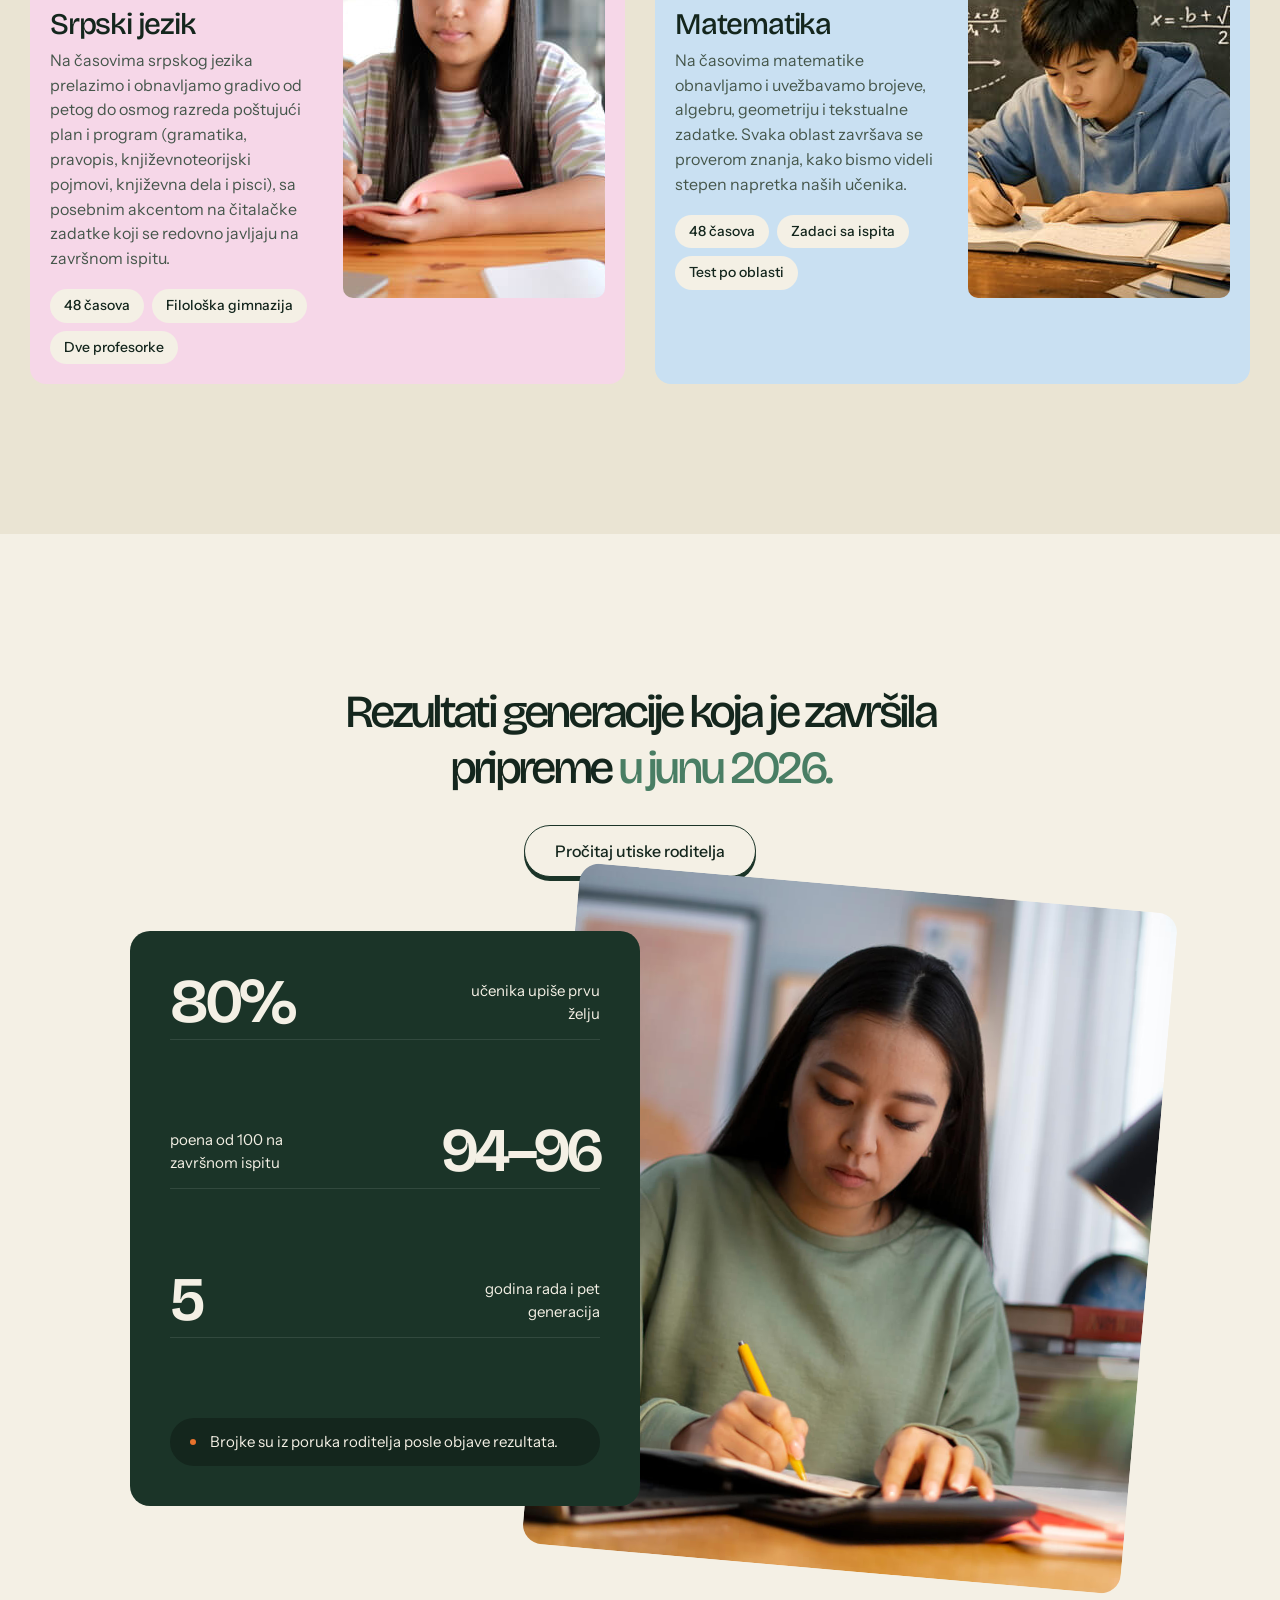
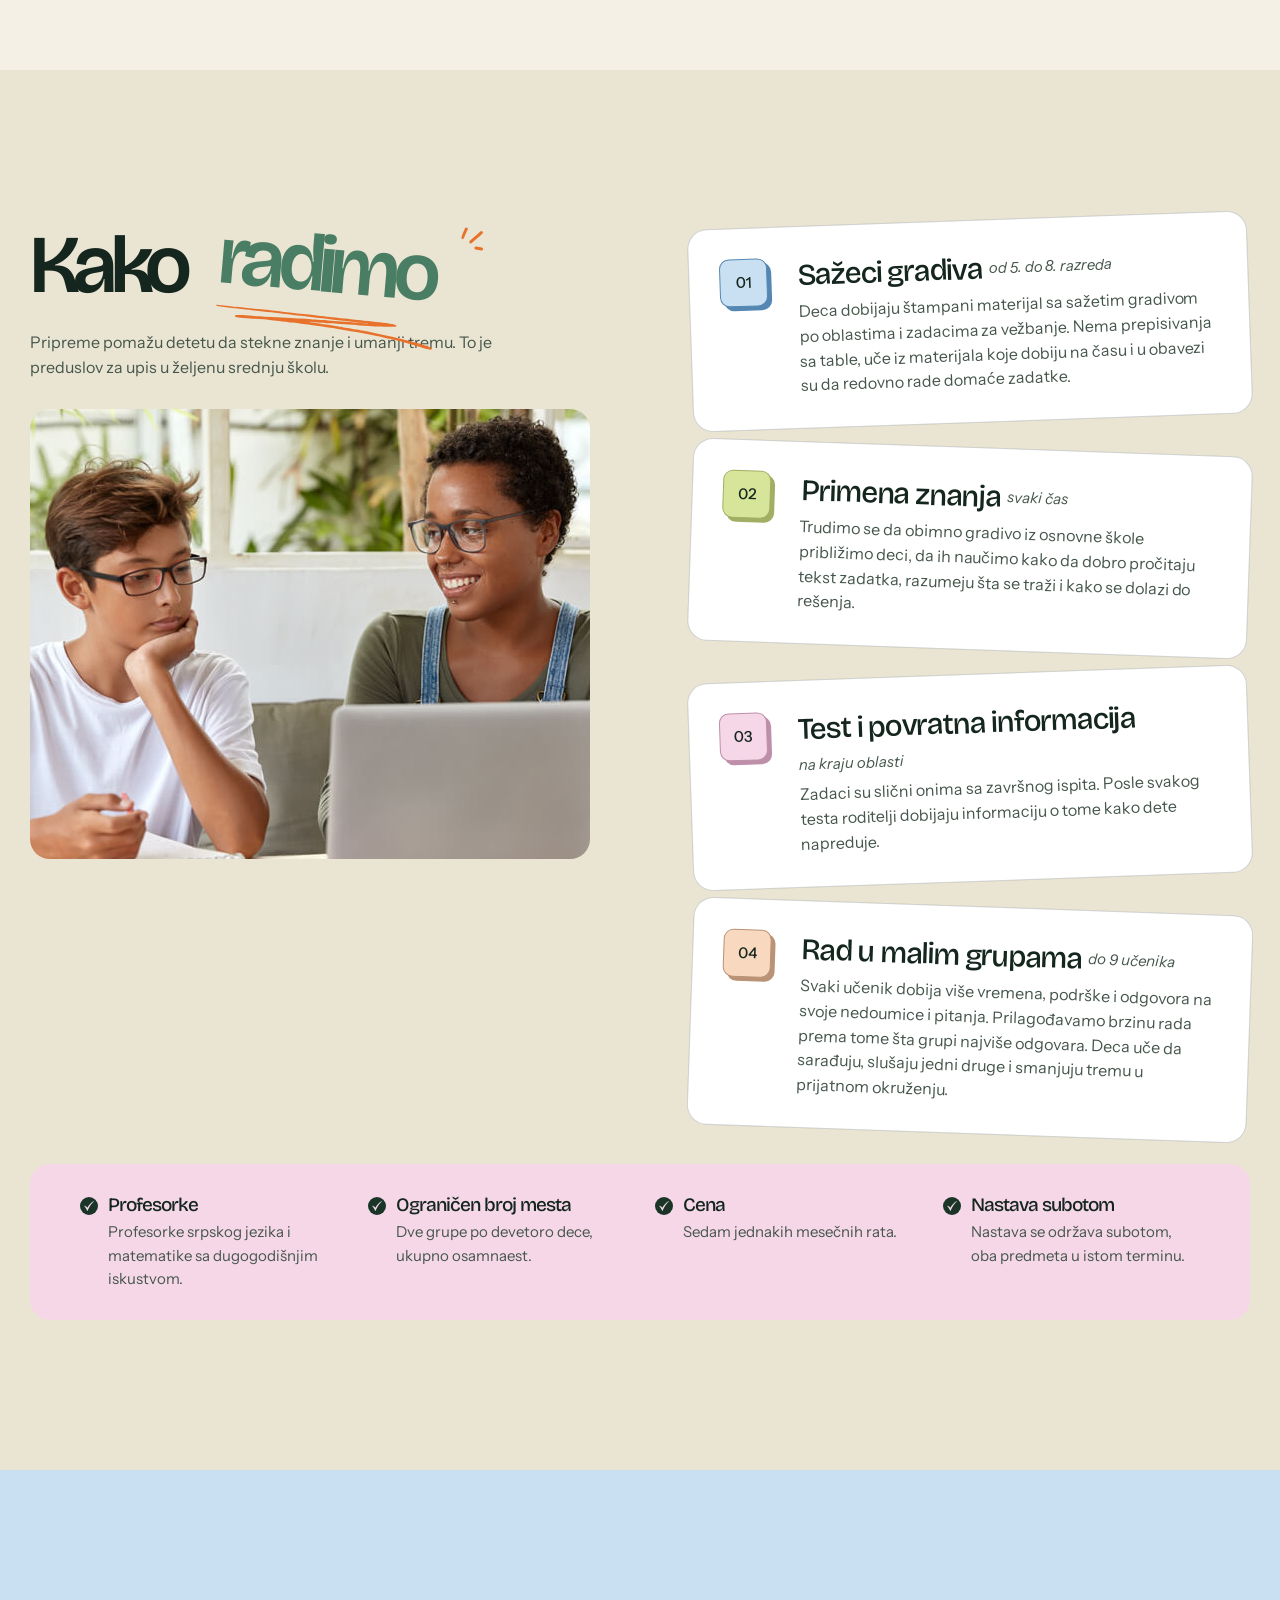
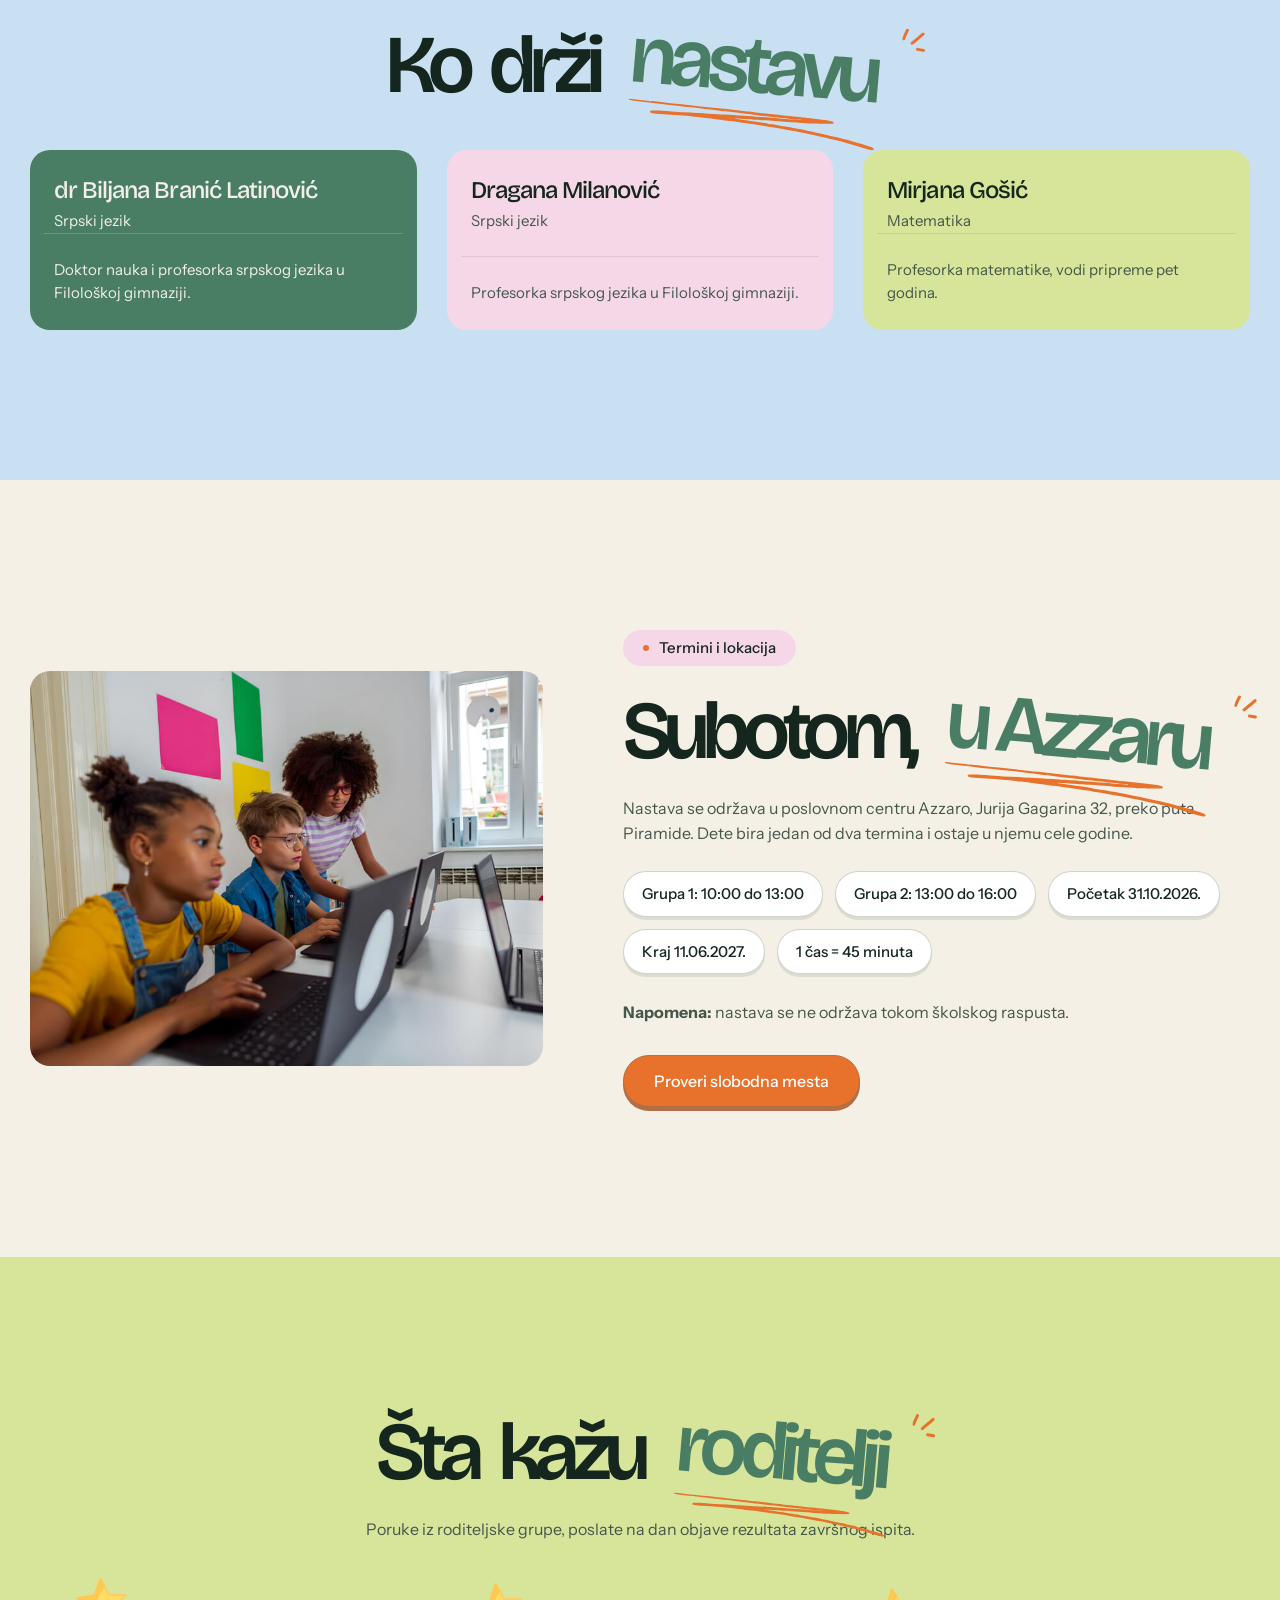
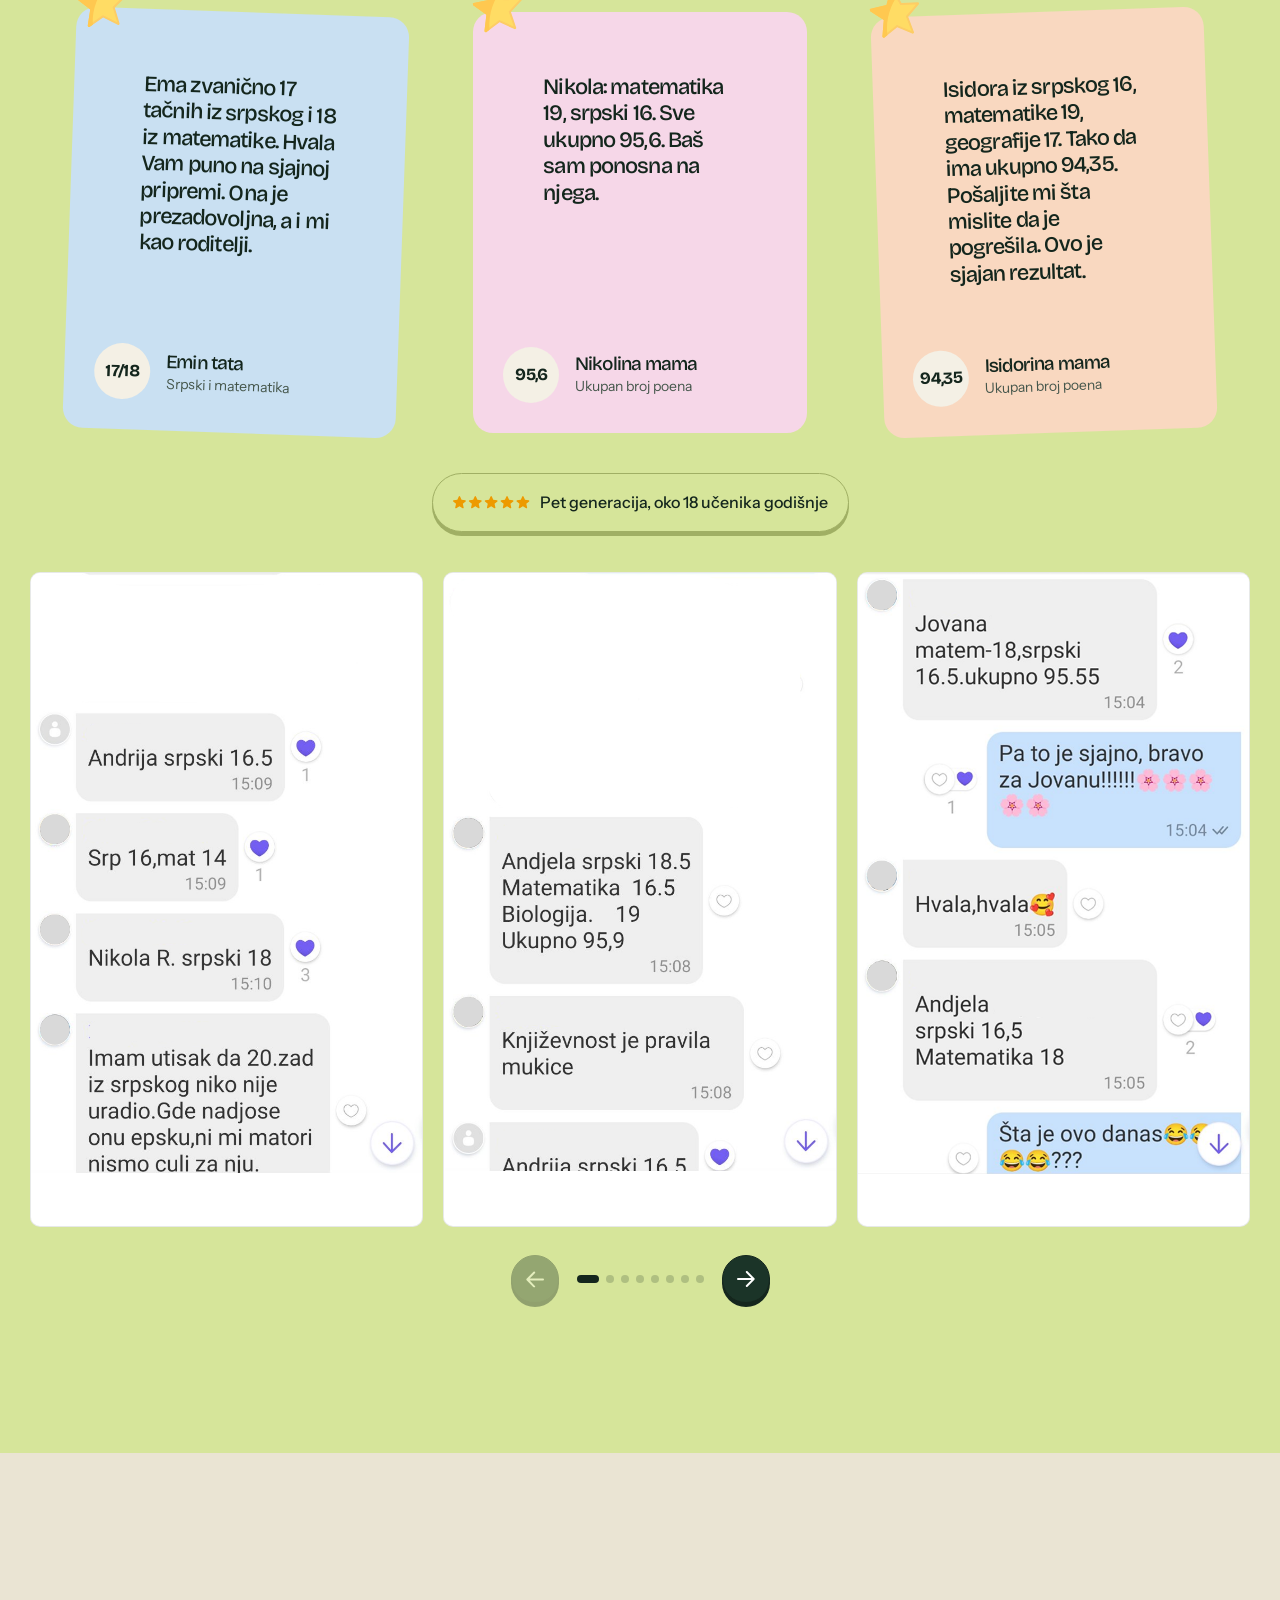
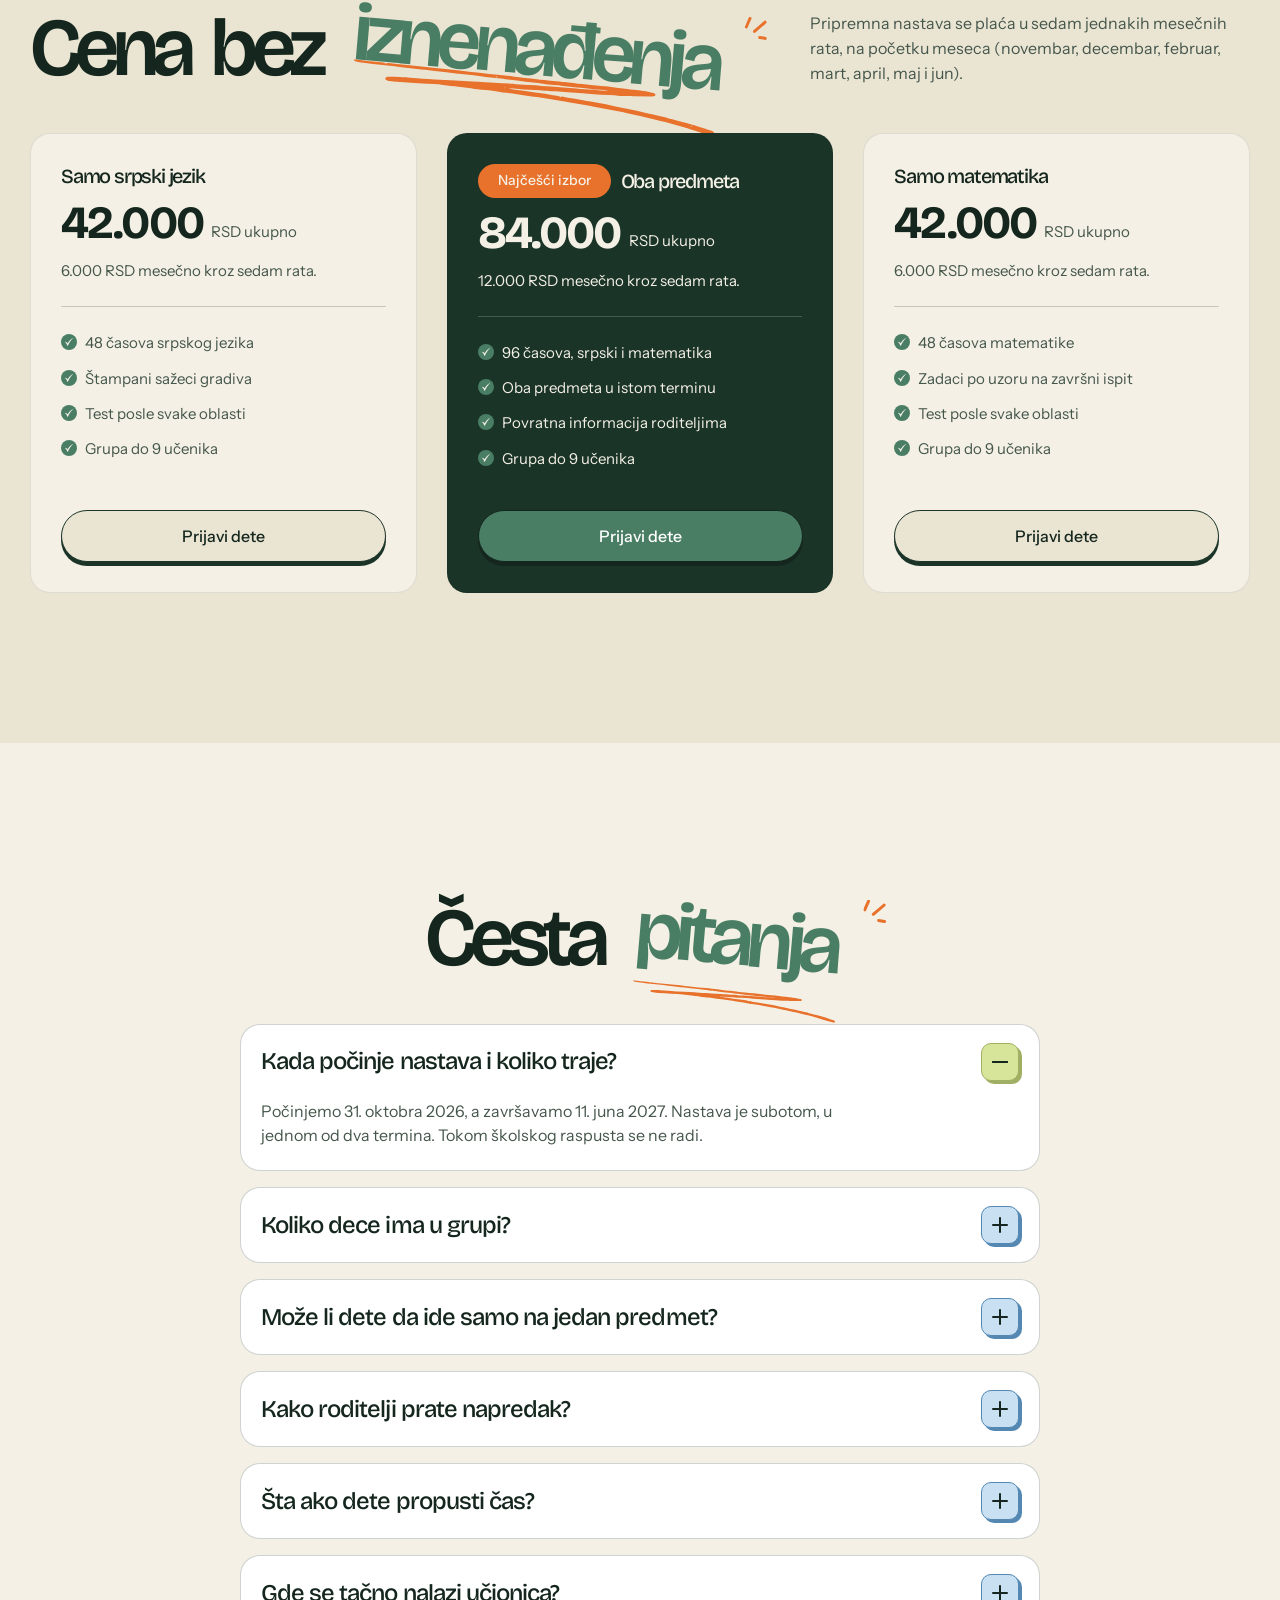
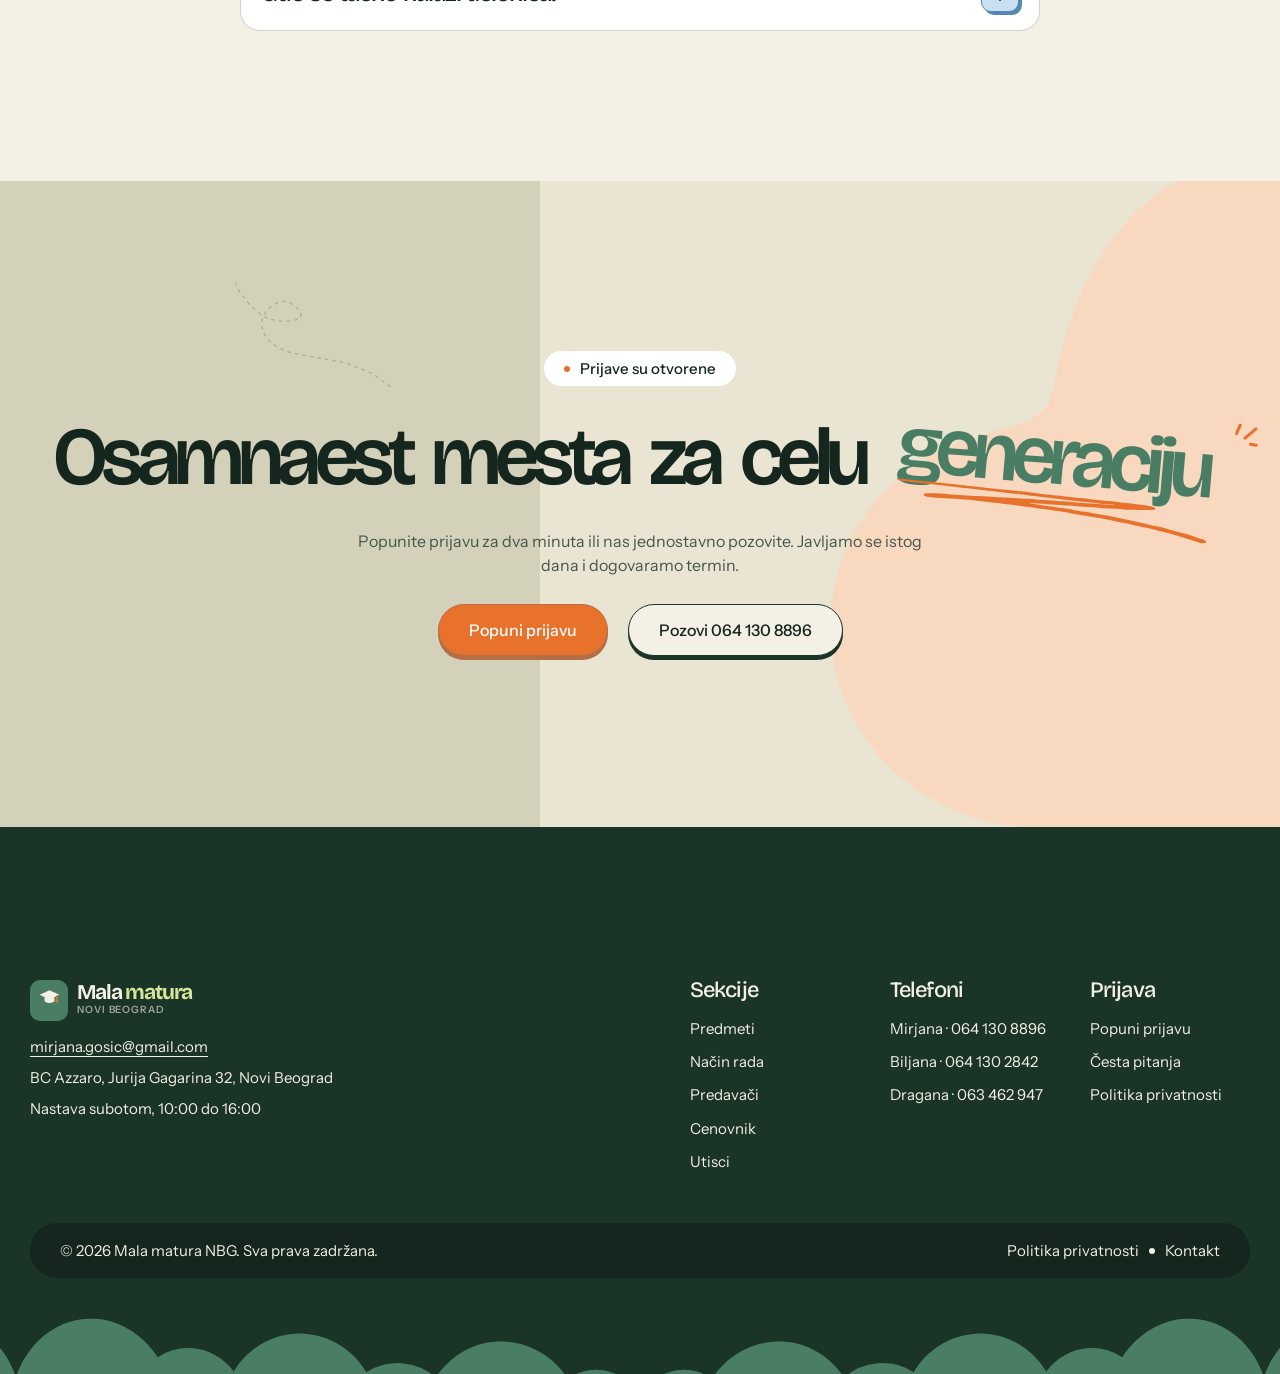
==== commit 81b5768b: "Novi logo sa diplomskom kapom i crvena traka sa brojem mesta Znak je diplomska kapa u zelenoj plocic" ====
--- a/index.html
+++ b/index.html
@@ -9,18 +9,26 @@
 <link rel="preconnect" href="https://fonts.googleapis.com">
 <link rel="preconnect" href="https://fonts.gstatic.com" crossorigin>
 <link href="https://fonts.googleapis.com/css2?family=Bricolage+Grotesque:opsz,wght@12..96,400..800&family=Instrument+Sans:ital,wght@0,400..700;1,400..700&display=swap" rel="stylesheet">
+<link rel="icon" href="images/favicon.svg" type="image/svg+xml">
 <link rel="stylesheet" href="styles.css">
 </head>
 <body>
 
 <a class="skip" href="#glavni">Preskoči na sadržaj</a>
+
+<!-- Broj slobodnih mesta se menja ovde, na sve tri strane -->
+<div class="topbar" role="status">
+  <span class="topbar__dot" aria-hidden="true"></span>
+  <p>Ostalo je još <b>7 mesta</b> za generaciju 2026/2027. Požurite.</p>
+</div>
+
 
 <!-- ================= NAV ================= -->
 <header class="nav" id="nav">
   <div class="container nav__inner">
     <a class="nav__logo" href="index.html" aria-label="Mala matura NBG, početna strana">
-      <span class="nav__mark" aria-hidden="true">M</span>
-      <span class="nav__word">Mala matura<span>Novi Beograd</span></span>
+      <span class="nav__mark" aria-hidden="true"><img src="images/logo-cap.svg" alt=""></span>
+      <span class="nav__word">Mala <em>matura</em><span>Novi Beograd</span></span>
     </a>
 
     <nav class="nav__links" aria-label="Glavna navigacija">
@@ -681,8 +689,8 @@
     <div class="footer__grid">
       <div class="footer__brand">
         <a class="nav__logo" href="index.html">
-          <span class="nav__mark" aria-hidden="true">M</span>
-          <span class="nav__word">Mala matura<span>Novi Beograd</span></span>
+          <span class="nav__mark" aria-hidden="true"><img src="images/logo-cap.svg" alt=""></span>
+          <span class="nav__word">Mala <em>matura</em><span>Novi Beograd</span></span>
         </a>
         <div class="footer__meta">
           <a href="mailto:mirjana.gosic@gmail.com">mirjana.gosic@gmail.com</a>
--- a/styles.css
+++ b/styles.css
@@ -41,9 +41,11 @@
   --container:1460px;
   --gutter:20px;
   --nav-h:74px;
-}
-
-@media (min-width:810px){ :root{ --section-y:100px; --gutter:30px; --nav-h:92px; } }
+  --topbar-h:38px;
+  --red:#C43D2E;
+}
+
+@media (min-width:810px){ :root{ --section-y:100px; --gutter:30px; --nav-h:92px; --topbar-h:42px; } }
 @media (min-width:1200px){ :root{ --section-y:150px; } }
 
 /* ---------- Reset ---------- */
@@ -126,7 +128,7 @@
 /* ---------- Layout ---------- */
 .container{width:100%;max-width:var(--container);margin-inline:auto;padding-inline:var(--gutter)}
 .container--narrow{max-width:1080px}
-.section{padding-block:var(--section-y);position:relative;scroll-margin-top:calc(var(--nav-h) + 10px)}
+.section{padding-block:var(--section-y);position:relative;scroll-margin-top:calc(var(--nav-h) + var(--topbar-h) + 10px)}
 .section--cream2{background:var(--cream-2)}
 .section--blue{background:var(--blue);overflow:hidden}
 .section--lime{background:var(--lime);overflow:hidden}
@@ -207,9 +209,27 @@
 .headline{display:flex;flex-wrap:wrap;align-items:baseline;gap:0 .26em}
 .headline--center{justify-content:center;text-align:center}
 
+/* ---------- Traka sa brojem mesta ----------
+   Broj mesta se menja u sve tri HTML strane, u elementu .topbar */
+.topbar{
+  position:fixed;top:0;left:0;right:0;z-index:70;
+  min-height:var(--topbar-h);
+  background:var(--red);color:var(--white);
+  display:flex;align-items:center;justify-content:center;gap:10px;
+  padding:7px 16px;text-align:center;
+}
+.topbar p{margin:0;color:var(--white);font-size:14px;font-weight:600;line-height:1.3}
+.topbar b{font-weight:700}
+.topbar__dot{
+  width:8px;height:8px;border-radius:50%;background:var(--white);flex:none;
+  animation:kuc 1.8s ease-in-out infinite;
+}
+@keyframes kuc{0%,100%{opacity:1;transform:scale(1)}50%{opacity:.45;transform:scale(.78)}}
+@media (prefers-reduced-motion:reduce){ .topbar__dot{animation:none} }
+
 /* ---------- Nav ---------- */
 .nav{
-  position:fixed;top:0;left:0;right:0;z-index:60;
+  position:fixed;top:var(--topbar-h);left:0;right:0;z-index:60;
   background:transparent;
   transition:background-color .3s ease,box-shadow .3s ease;
 }
@@ -220,14 +240,19 @@
 }
 .nav__logo{display:inline-flex;align-items:center;gap:9px;text-decoration:none;min-height:44px}
 .nav__mark{
-  width:34px;height:34px;border-radius:var(--r-sm);
-  background:var(--green);color:var(--cream);
-  display:grid;place-items:center;
-  font-family:var(--font-display);font-weight:800;font-size:19px;letter-spacing:-.06em;
+  width:36px;height:36px;border-radius:var(--r-sm);
+  background:var(--green);
+  display:grid;place-items:center;flex:none;
   border:1px solid var(--ink-2);box-shadow:0 3px 0 0 var(--ink-2);
 }
+.nav__mark img{width:21px;height:auto}
 .nav__word{font-family:var(--font-display);font-weight:700;font-size:19px;letter-spacing:-.055em;line-height:1.05;color:var(--ink)}
-.nav__word span{display:block;font-size:11px;font-weight:500;letter-spacing:-.02em;color:var(--muted)}
+.nav__word em{font-style:normal;color:var(--green)}
+.nav__word span{
+  display:block;margin-top:2px;
+  font-family:var(--font-body);font-size:10px;font-weight:600;
+  letter-spacing:.09em;text-transform:uppercase;color:var(--muted);
+}
 .nav__links{display:none}
 .nav__link{
   text-decoration:none;font-size:16px;font-weight:500;color:var(--ink);
@@ -281,7 +306,7 @@
 }
 
 /* ---------- Hero ---------- */
-.hero{padding-top:calc(var(--nav-h) + 26px);position:relative;overflow:hidden}
+.hero{padding-top:calc(var(--nav-h) + var(--topbar-h) + 26px);position:relative;overflow:hidden}
 .hero__head{display:flex;flex-direction:column;align-items:center;gap:12px;text-align:center}
 .hero__buttons{display:flex;flex-wrap:wrap;justify-content:center;gap:20px;margin-top:26px}
 .hero__collage{
@@ -317,7 +342,7 @@
   .hero__fig--right{max-width:180px;justify-self:end;margin-bottom:90px}
 }
 @media (min-width:1200px){
-  .hero{padding-top:calc(var(--nav-h) + 54px)}
+  .hero{padding-top:calc(var(--nav-h) + var(--topbar-h) + 54px)}
   .hero__collage{margin-top:40px}
 }
 
@@ -683,7 +708,9 @@
 @media (min-width:1200px){ .footer__grid{flex-direction:row;justify-content:space-between;gap:60px} }
 .footer__brand{display:flex;flex-direction:column;gap:14px;max-width:340px}
 .footer__brand .nav__word{color:var(--cream)}
+.footer__brand .nav__word em{color:var(--lime)}
 .footer__brand .nav__word span{color:var(--cream-60)}
+.footer__brand .nav__mark{border-color:var(--green);box-shadow:0 3px 0 0 var(--green)}
 .footer__meta{display:flex;flex-direction:column;gap:8px;font-size:15px;color:var(--cream)}
 .footer__meta a{text-decoration:underline;text-underline-offset:4px;text-decoration-thickness:1px}
 .footer__cols{display:flex;flex-wrap:wrap;gap:40px}
@@ -808,7 +835,7 @@
 .form-alert.is-visible{display:block}
 
 /* ---------- Kontakt strana ---------- */
-.page-head{padding-top:calc(var(--nav-h) + 40px);padding-bottom:20px}
+.page-head{padding-top:calc(var(--nav-h) + var(--topbar-h) + 40px);padding-bottom:20px}
 .contact-cards{display:grid;gap:20px;margin-top:36px}
 @media (min-width:810px){ .contact-cards{grid-template-columns:repeat(3,1fr);gap:30px} }
 .contact-card{
@@ -827,7 +854,7 @@
 }
 
 /* ---------- Pravna strana ---------- */
-.legal{padding-top:calc(var(--nav-h) + 40px)}
+.legal{padding-top:calc(var(--nav-h) + var(--topbar-h) + 40px)}
 .legal__body{max-width:760px;display:flex;flex-direction:column;gap:22px;margin-top:26px}
 .legal__body h2{font-size:clamp(24px,3vw,32px);letter-spacing:-.04em}
 .legal__body ul{display:flex;flex-direction:column;gap:8px;padding-left:20px;list-style:disc}
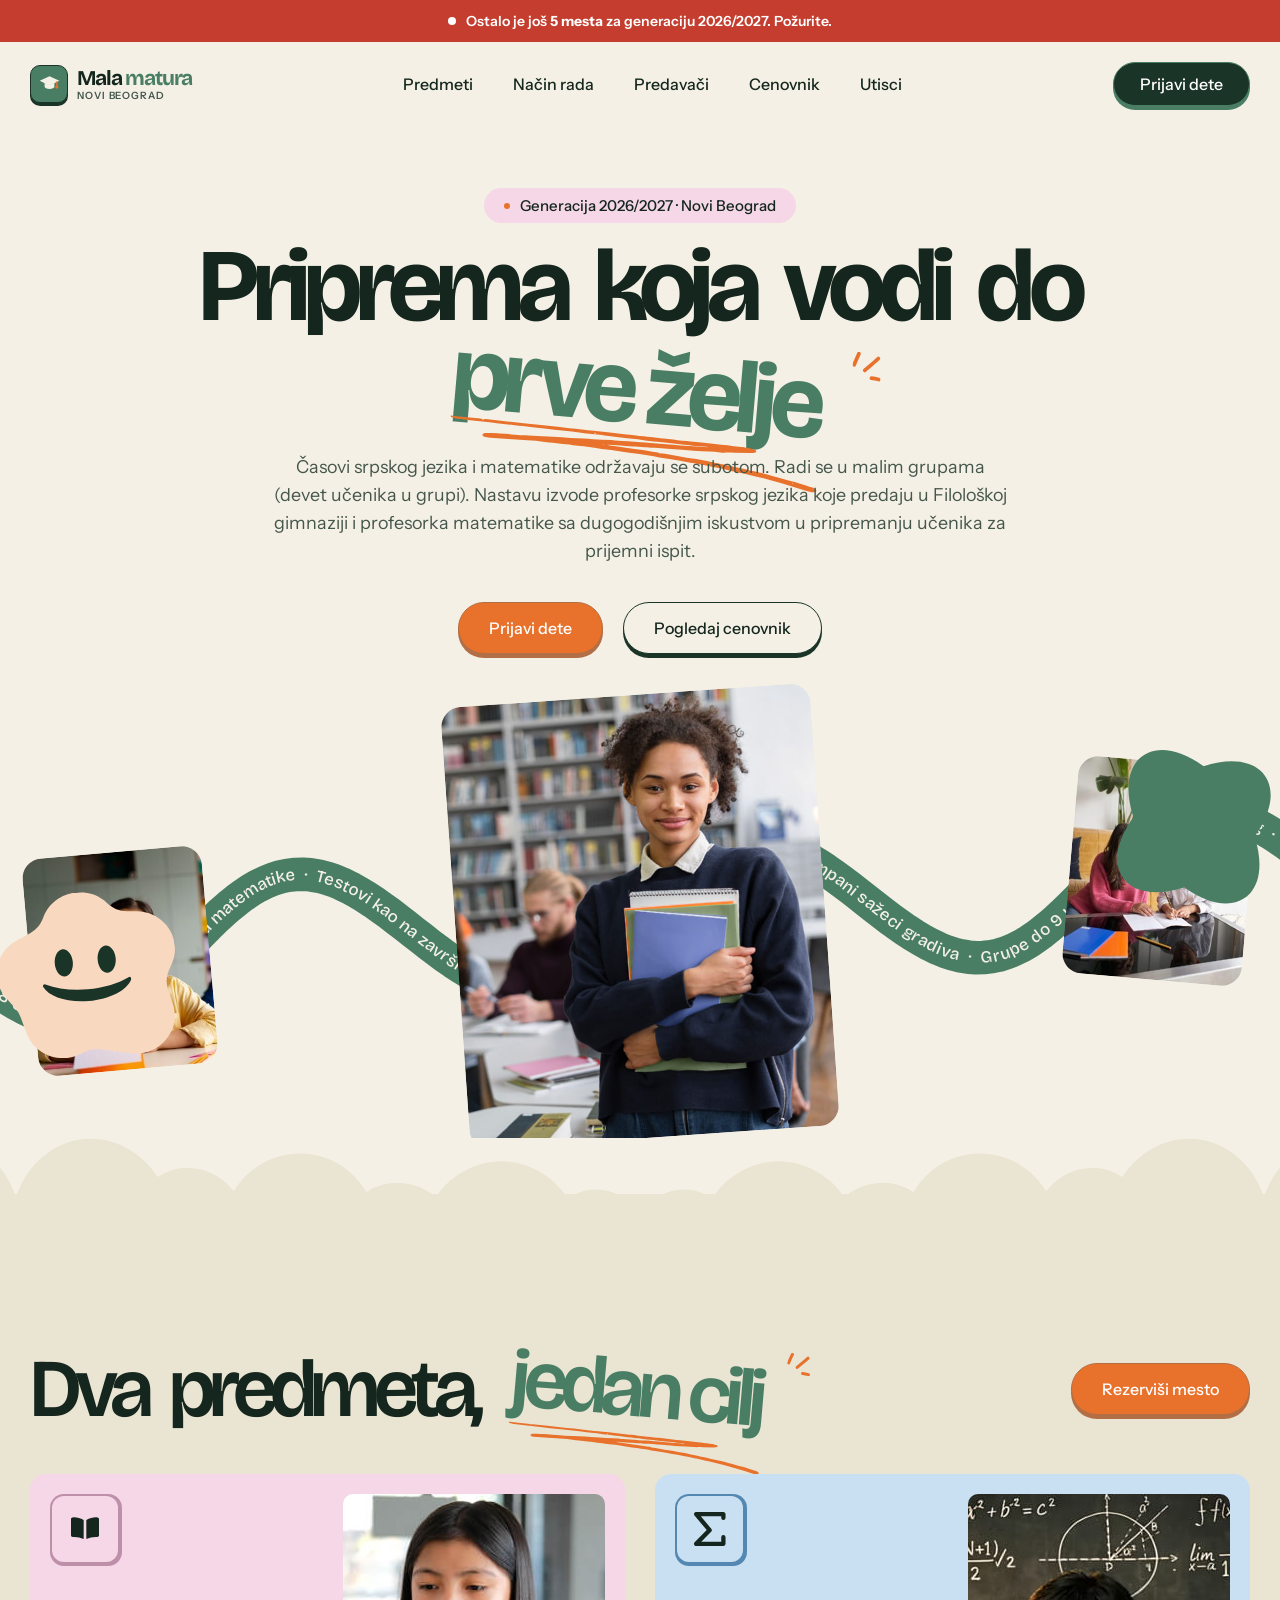
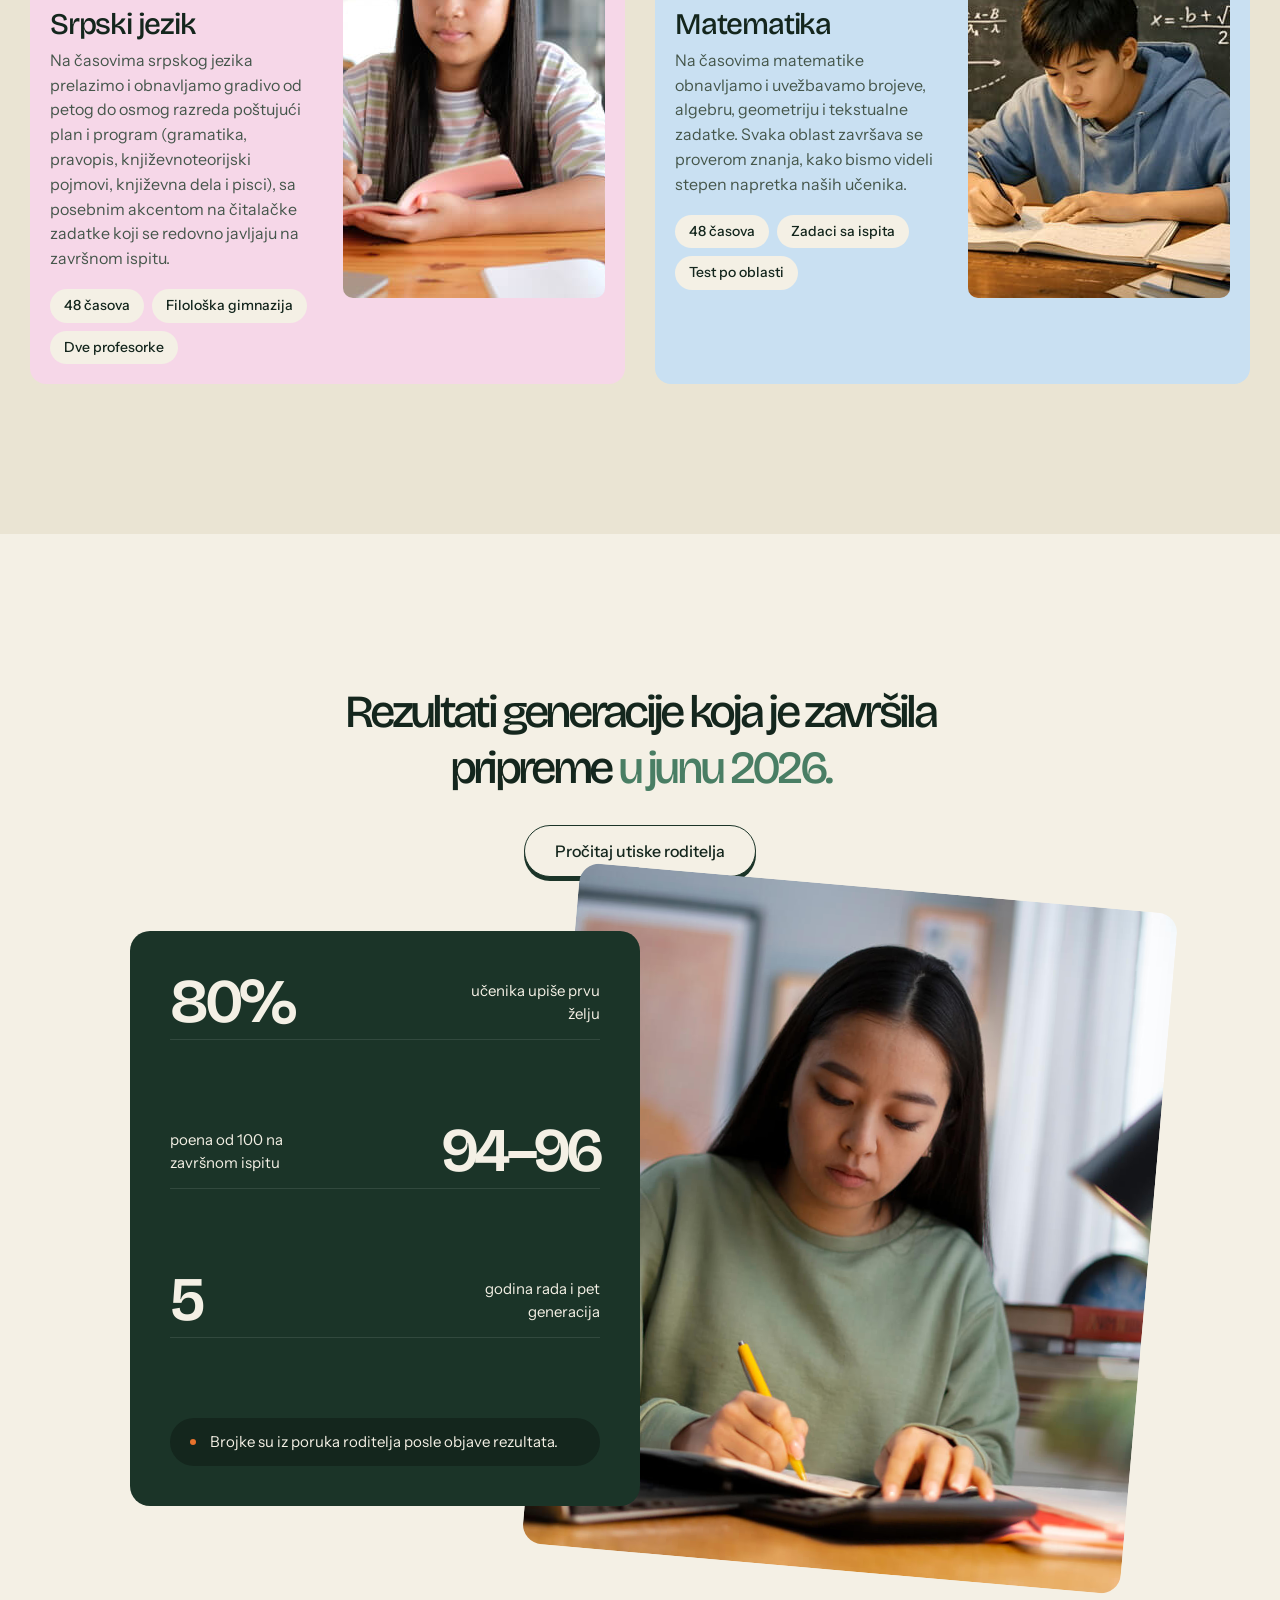
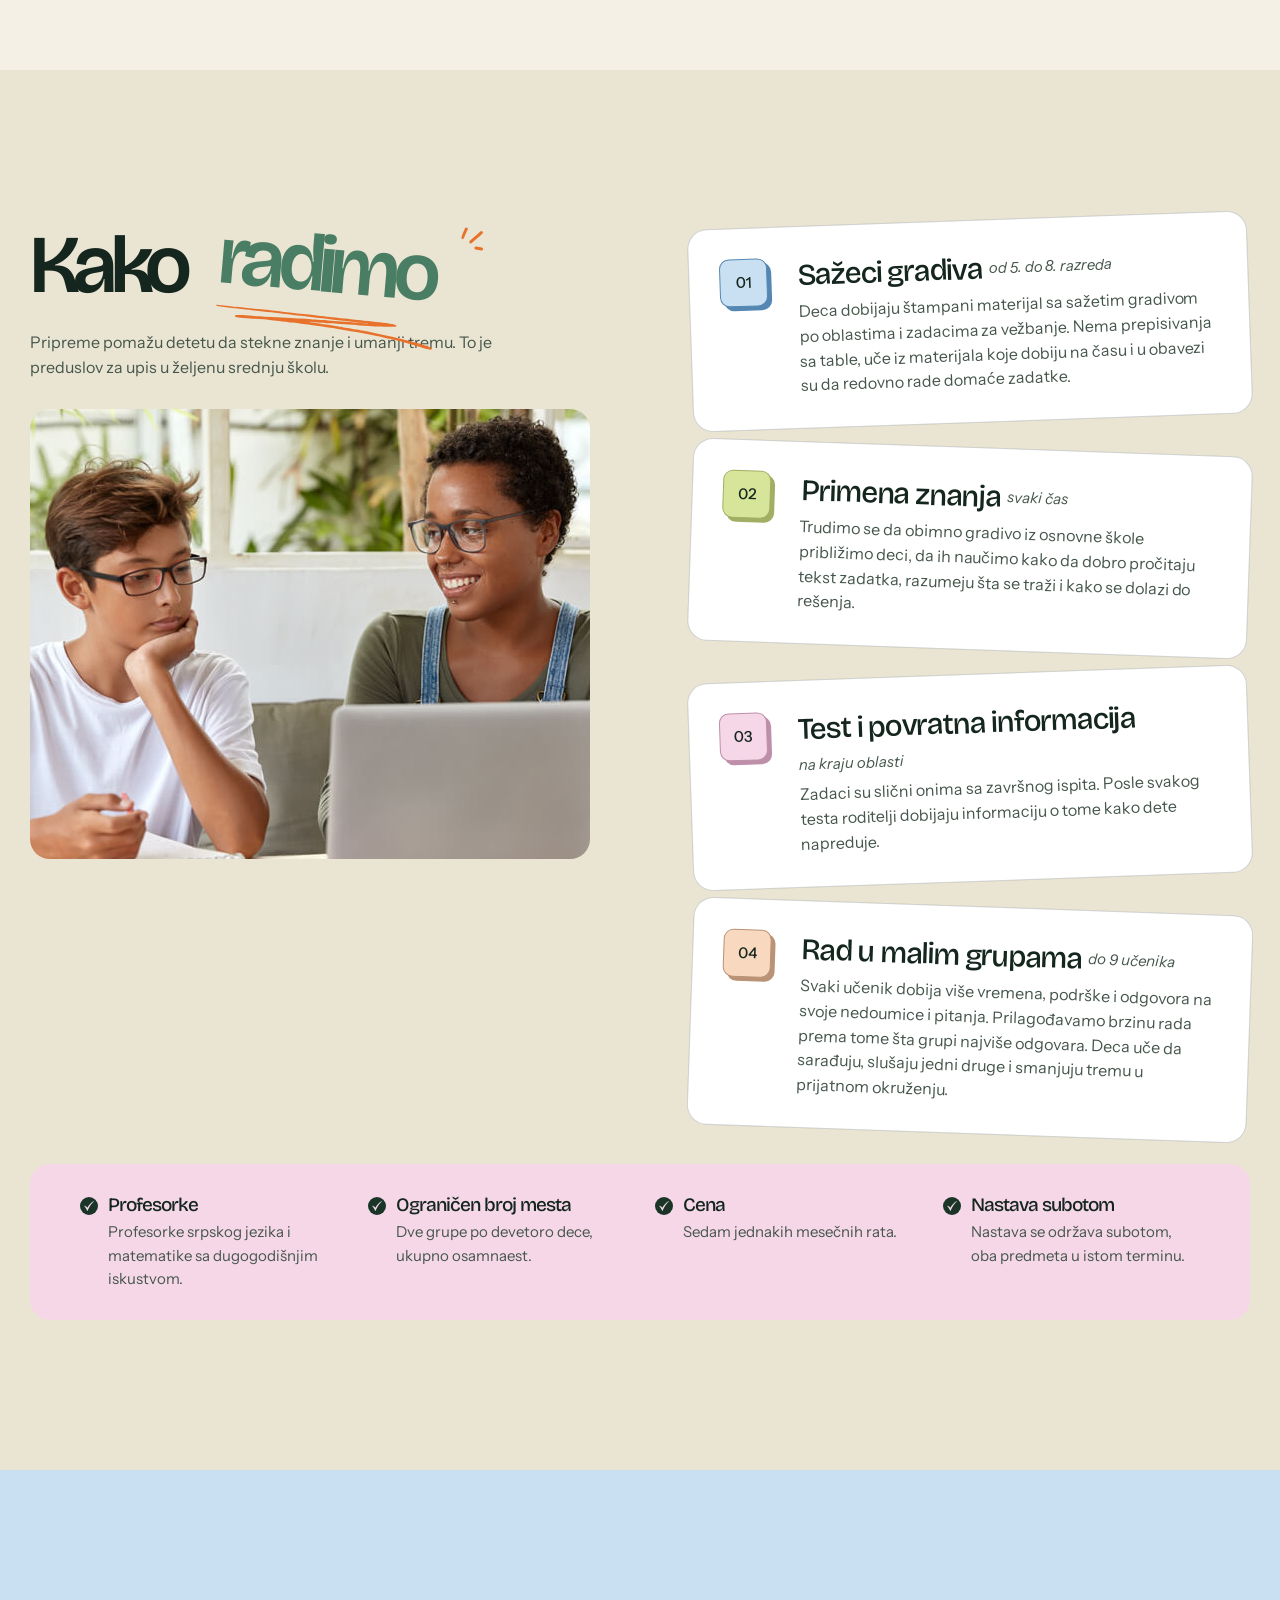
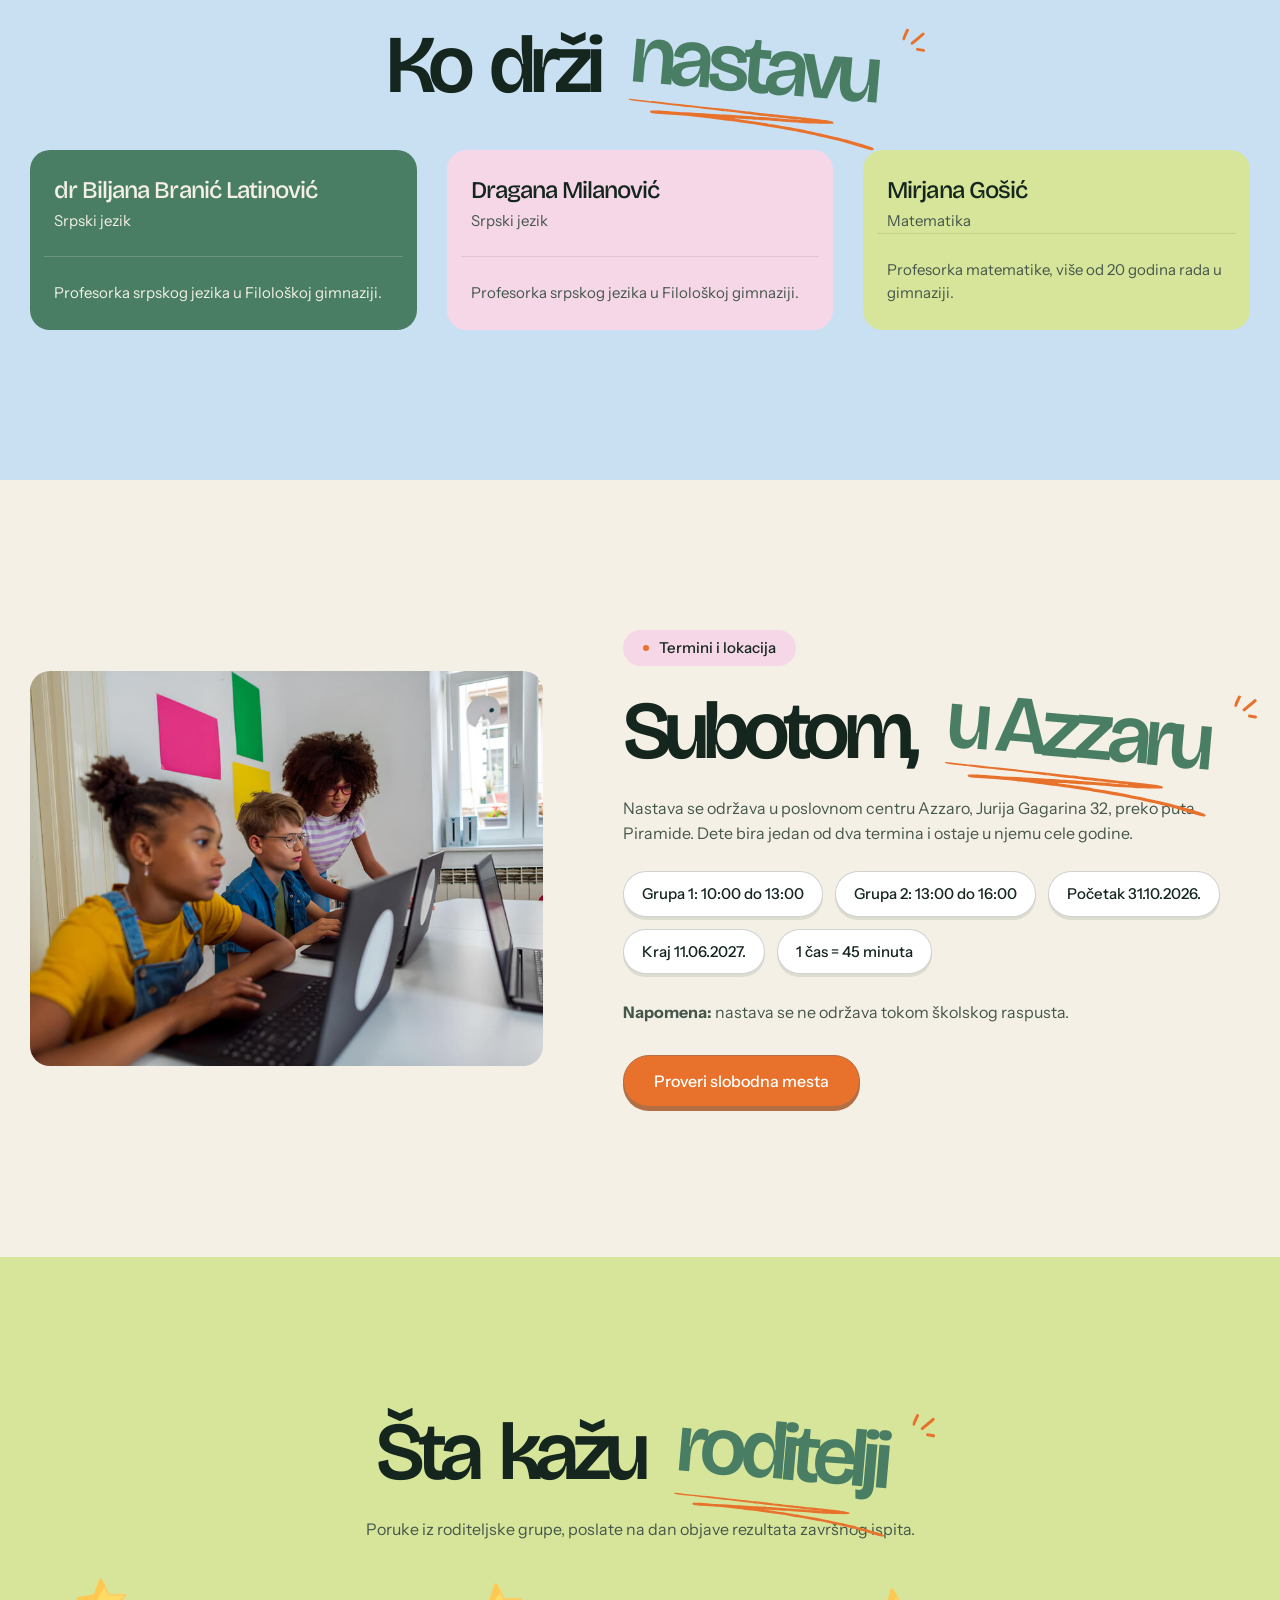
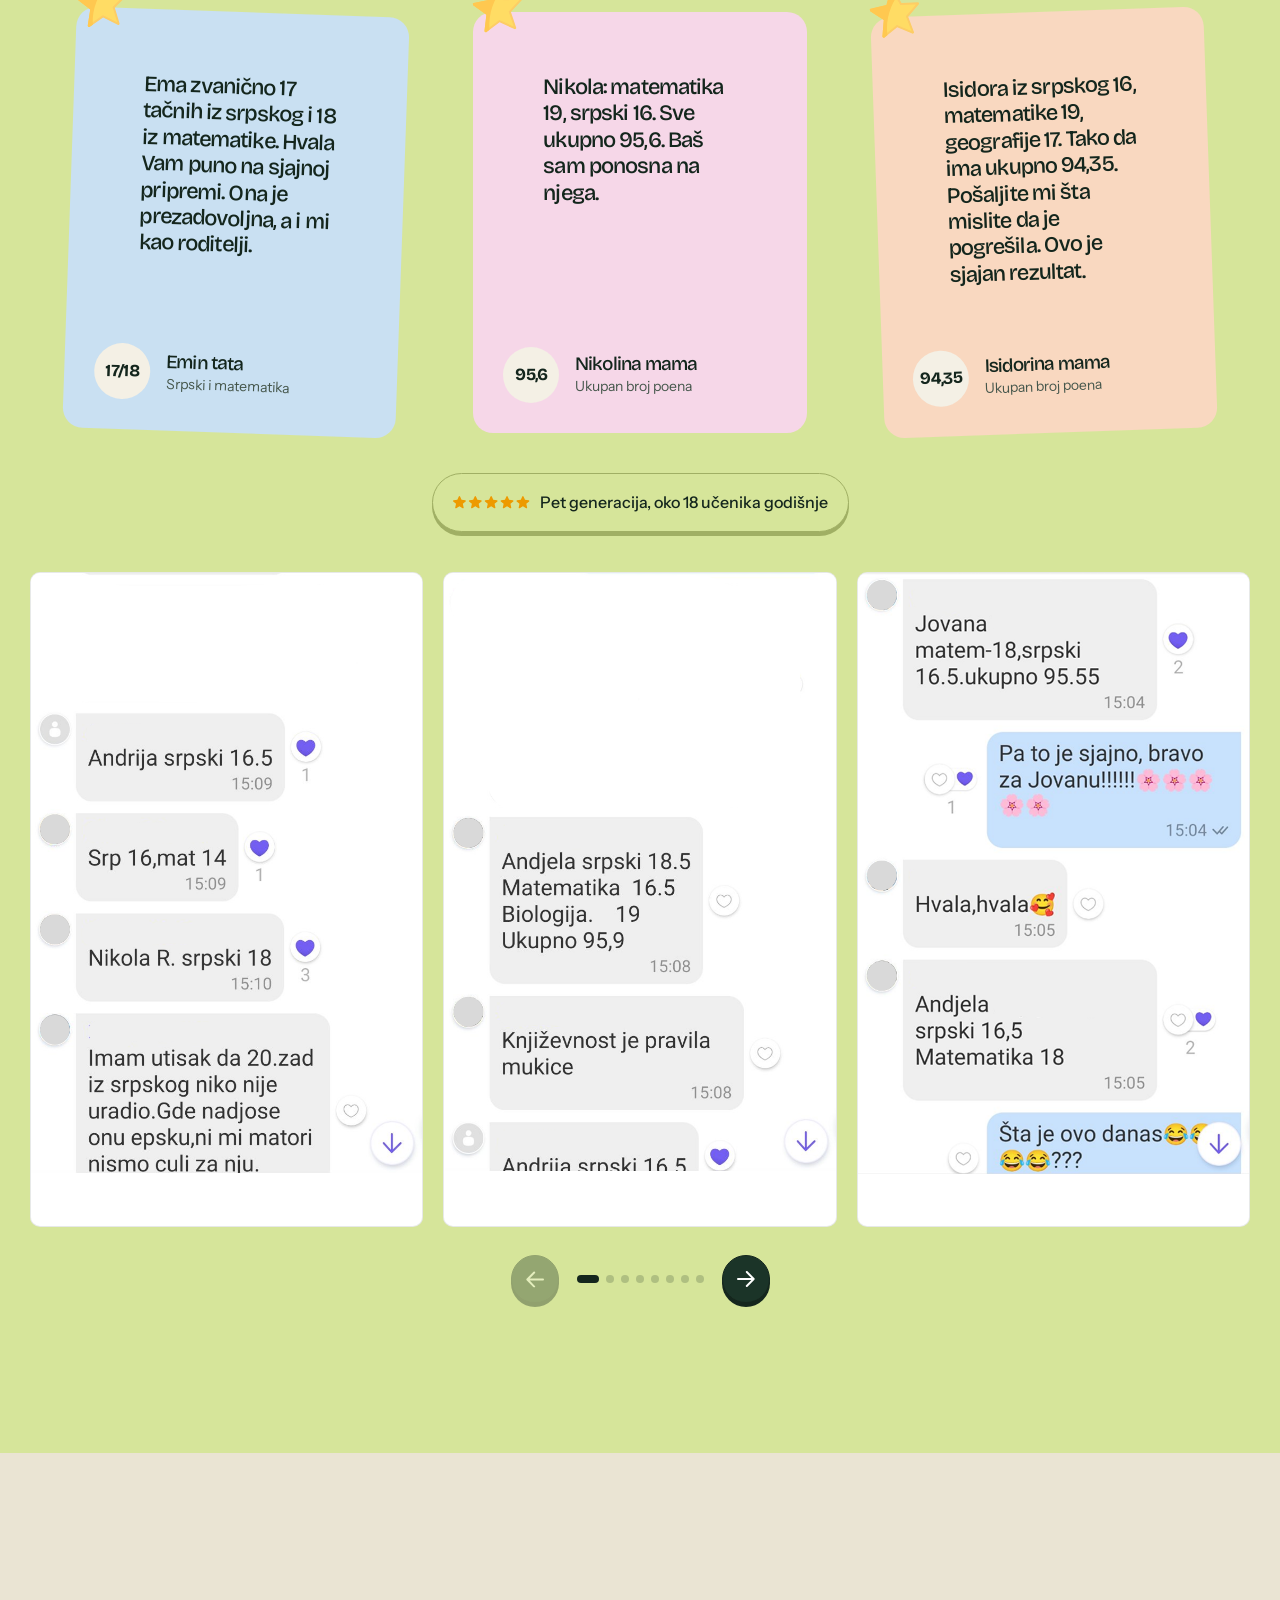
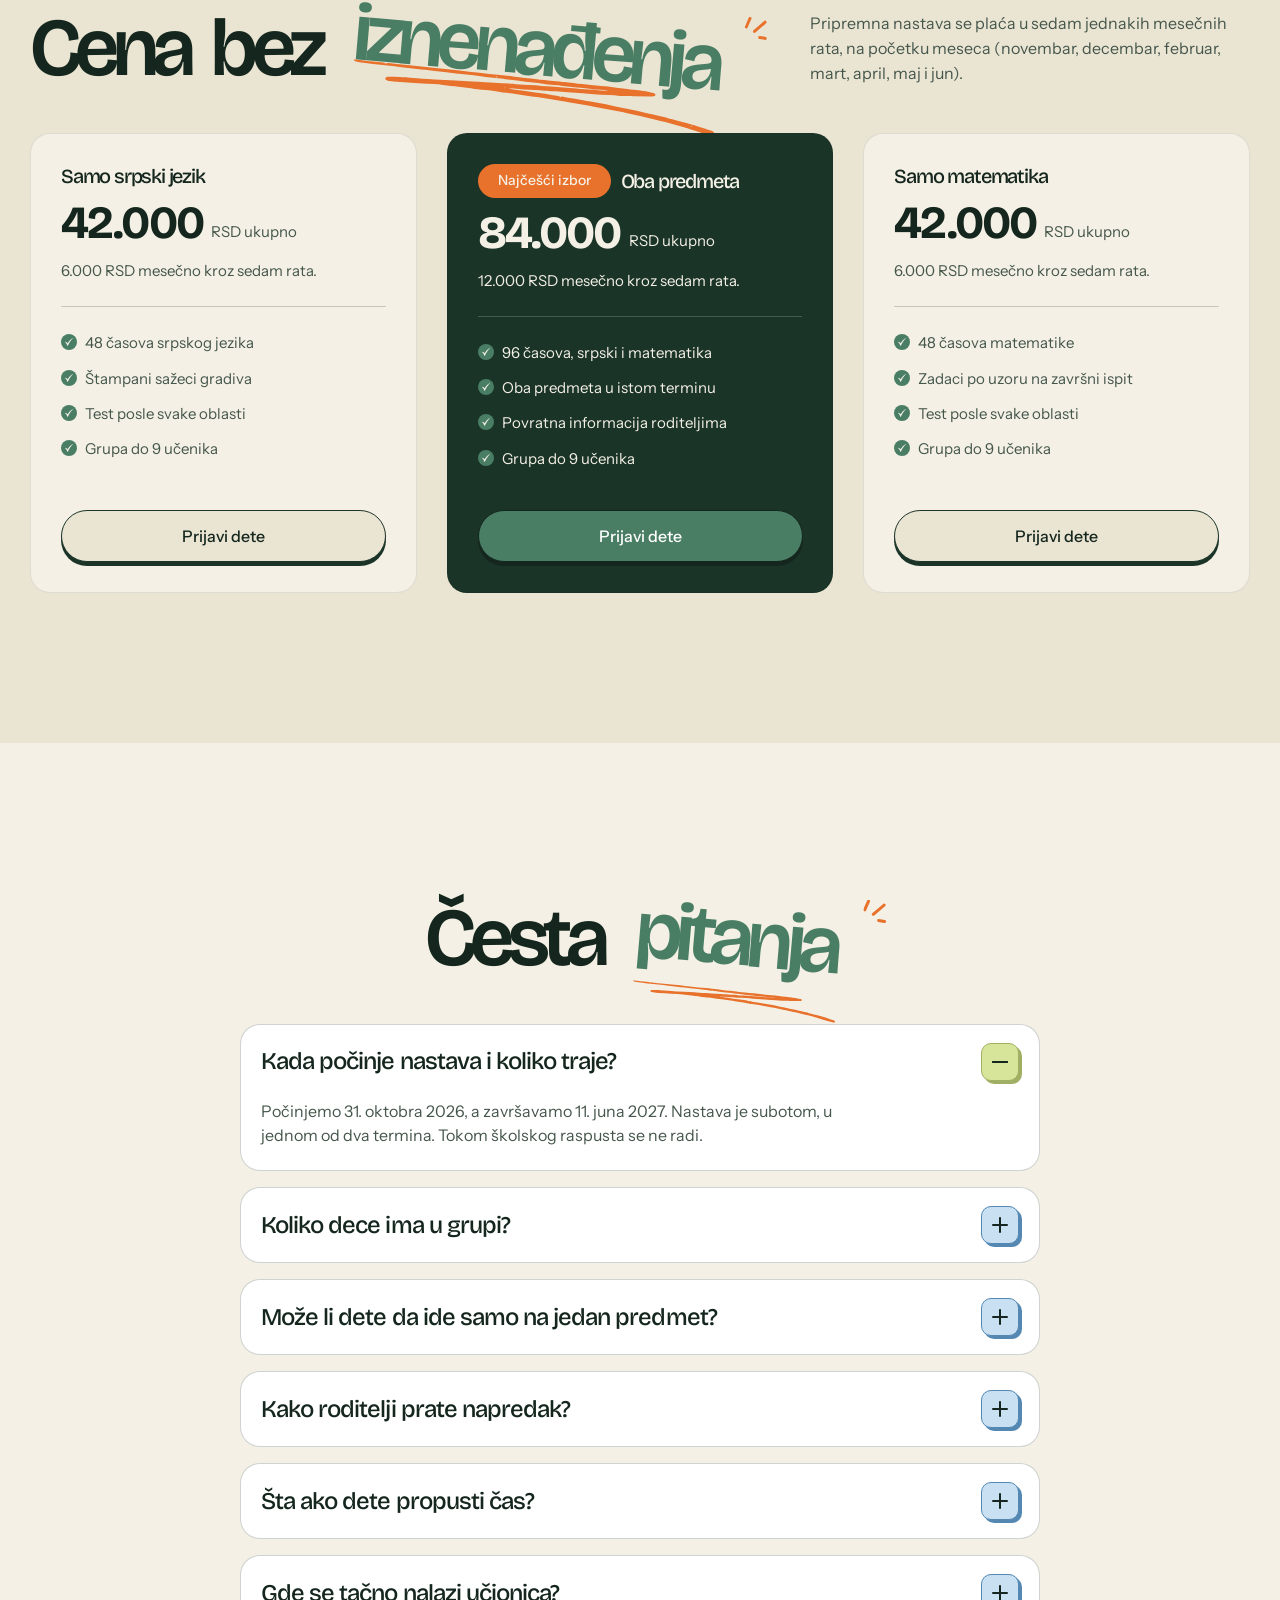
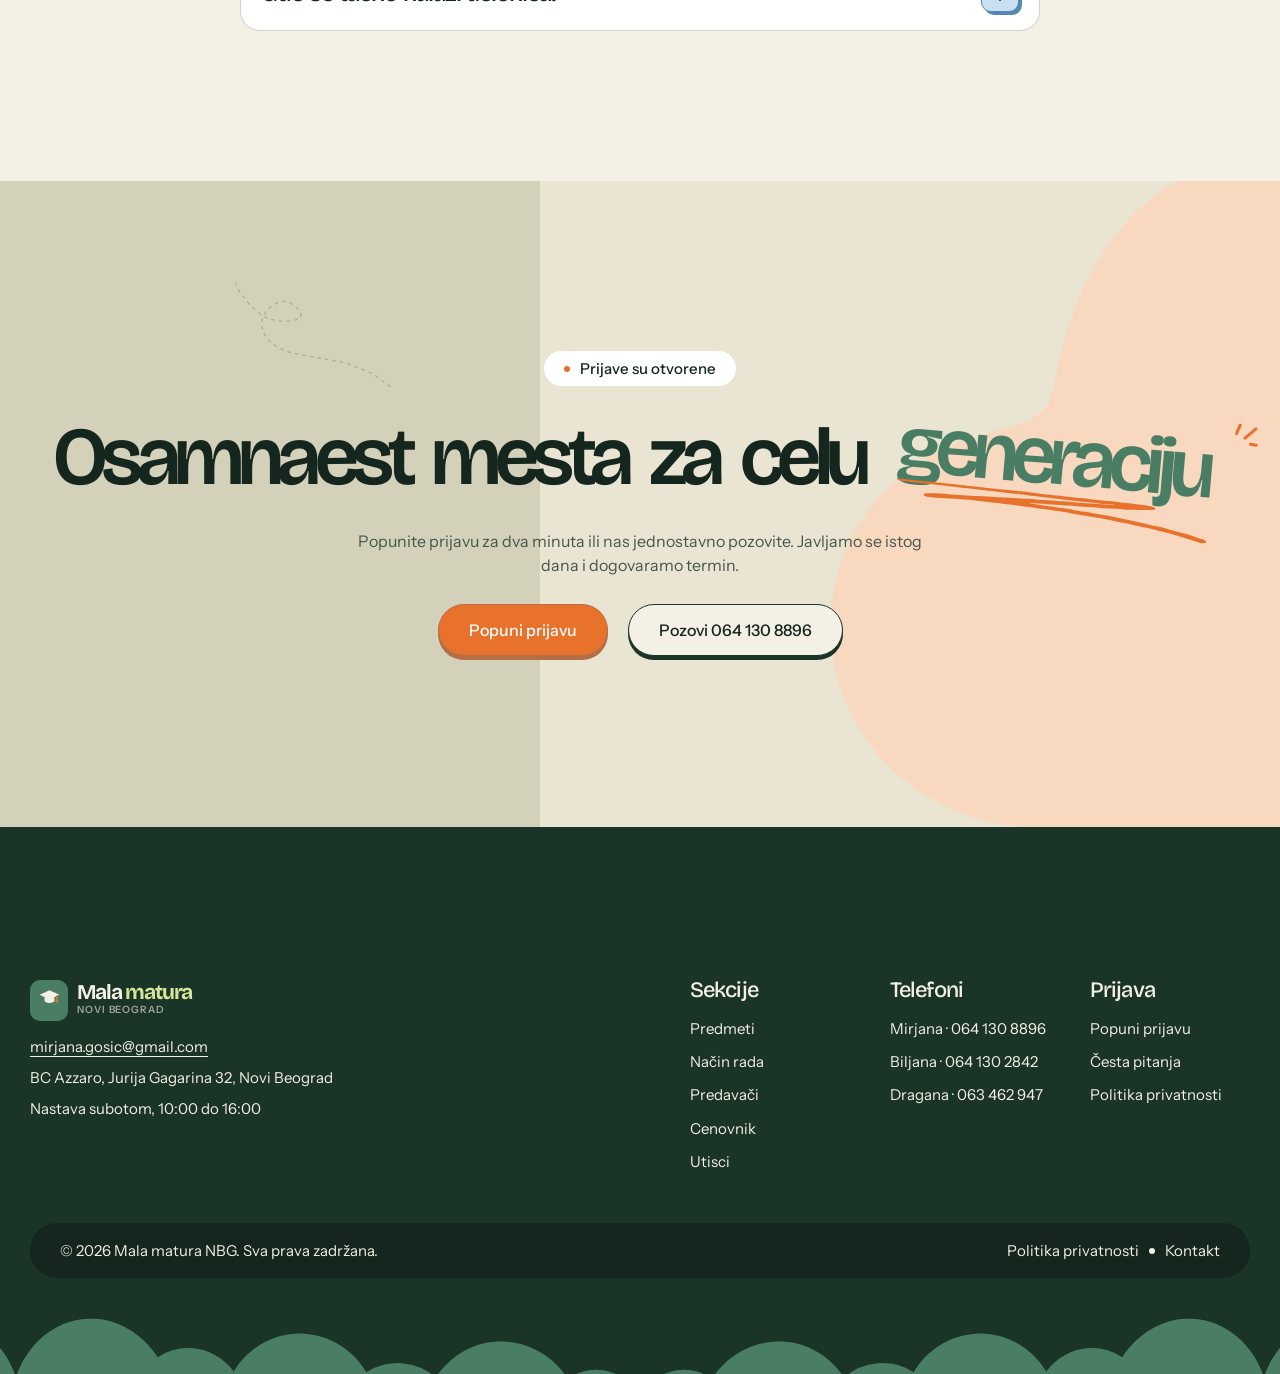
==== commit e62bed0e: "Pet preostalih mesta i ispravke opisa predavacica Co-Authored-By: Claude Opus 5 <noreply@anthropic.c" ====
--- a/index.html
+++ b/index.html
@@ -19,7 +19,7 @@
 <!-- Broj slobodnih mesta se menja ovde, na sve tri strane -->
 <div class="topbar" role="status">
   <span class="topbar__dot" aria-hidden="true"></span>
-  <p>Ostalo je još <b>7 mesta</b> za generaciju 2026/2027. Požurite.</p>
+  <p>Ostalo je još <b>5 mesta</b> za generaciju 2026/2027. Požurite.</p>
 </div>
 
 
@@ -340,7 +340,7 @@
           <h3 class="h5">dr Biljana Branić Latinović</h3>
           <p class="teacher__role">Srpski jezik</p>
         </div>
-        <p class="teacher__note">Doktor nauka i profesorka srpskog jezika u Filološkoj gimnaziji.</p>
+        <p class="teacher__note">Profesorka srpskog jezika u Filološkoj gimnaziji.</p>
       </article>
 
       <article class="teacher teacher--pink reveal" data-d="1">
@@ -356,7 +356,7 @@
           <h3 class="h5">Mirjana Gošić</h3>
           <p class="teacher__role">Matematika</p>
         </div>
-        <p class="teacher__note">Profesorka matematike, vodi pripreme pet godina.</p>
+        <p class="teacher__note">Profesorka matematike, više od 20 godina rada u gimnaziji.</p>
       </article>
     </div>
   </div>
